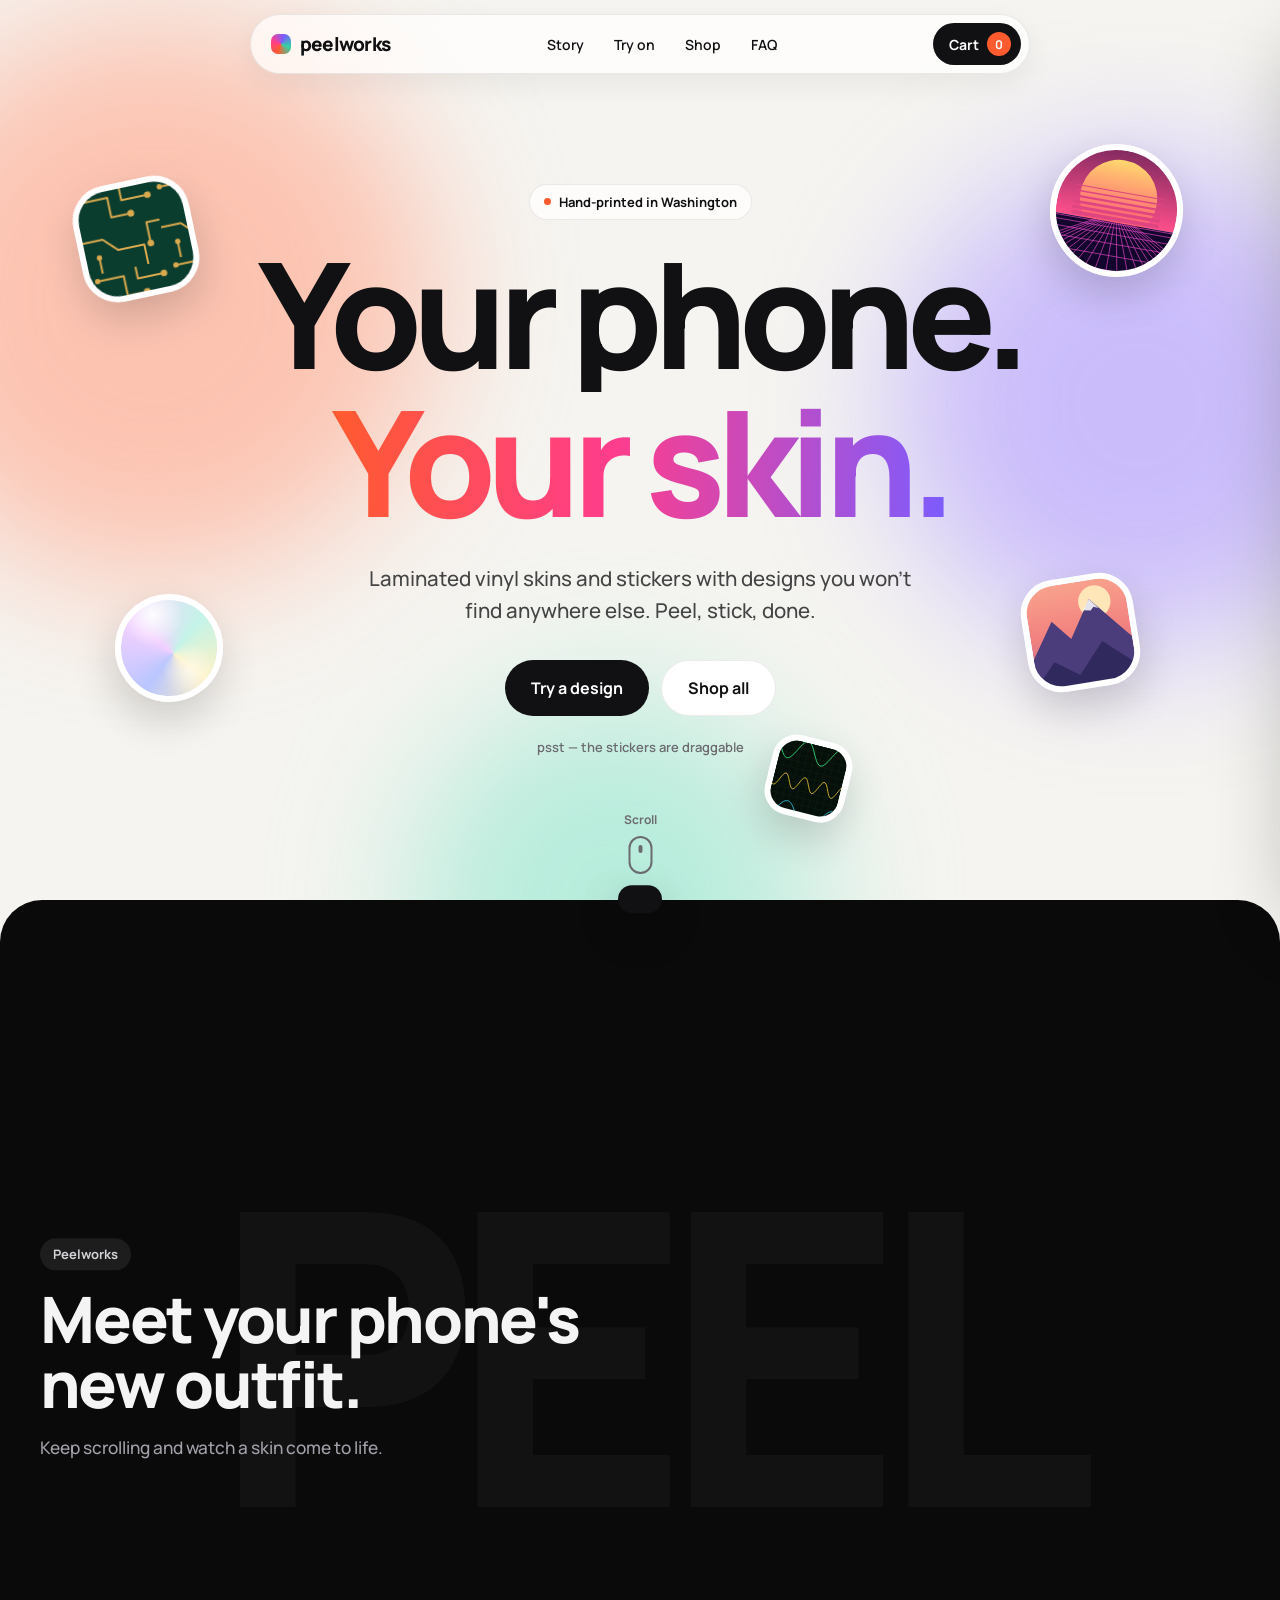
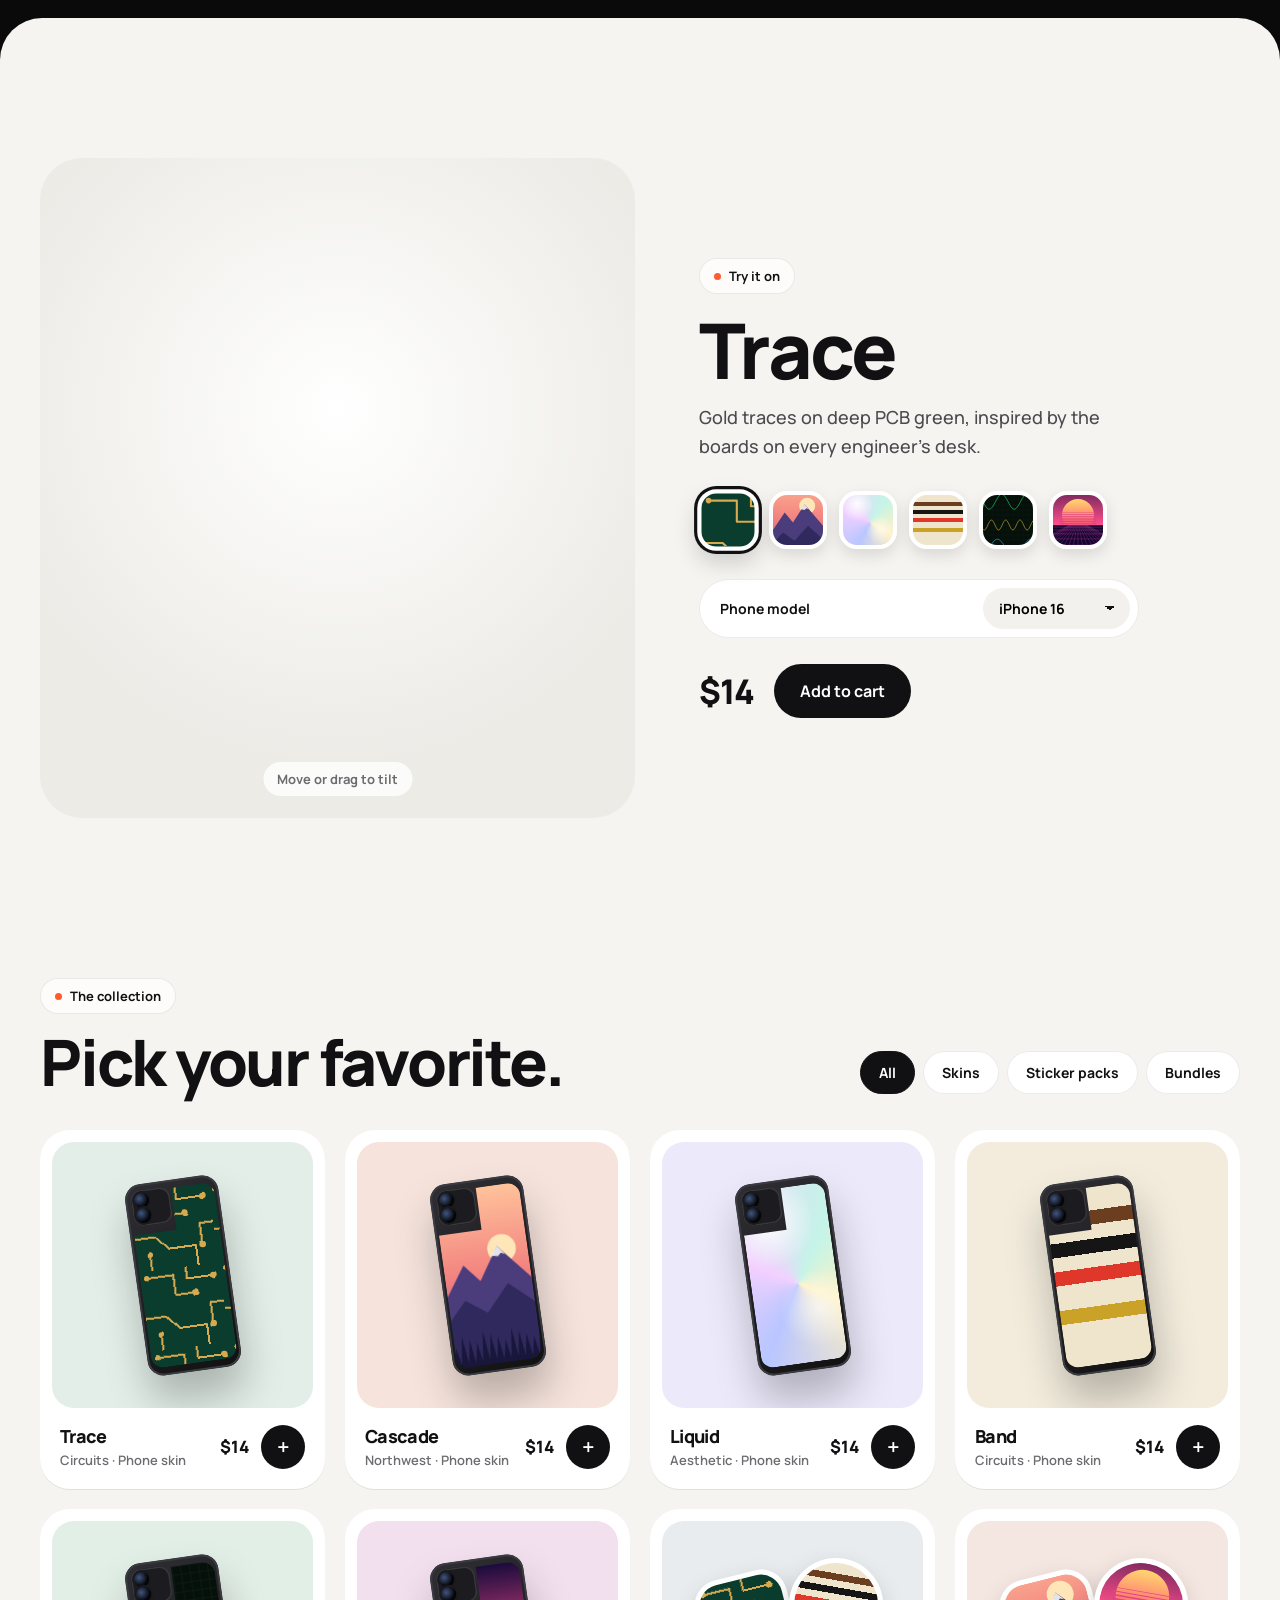
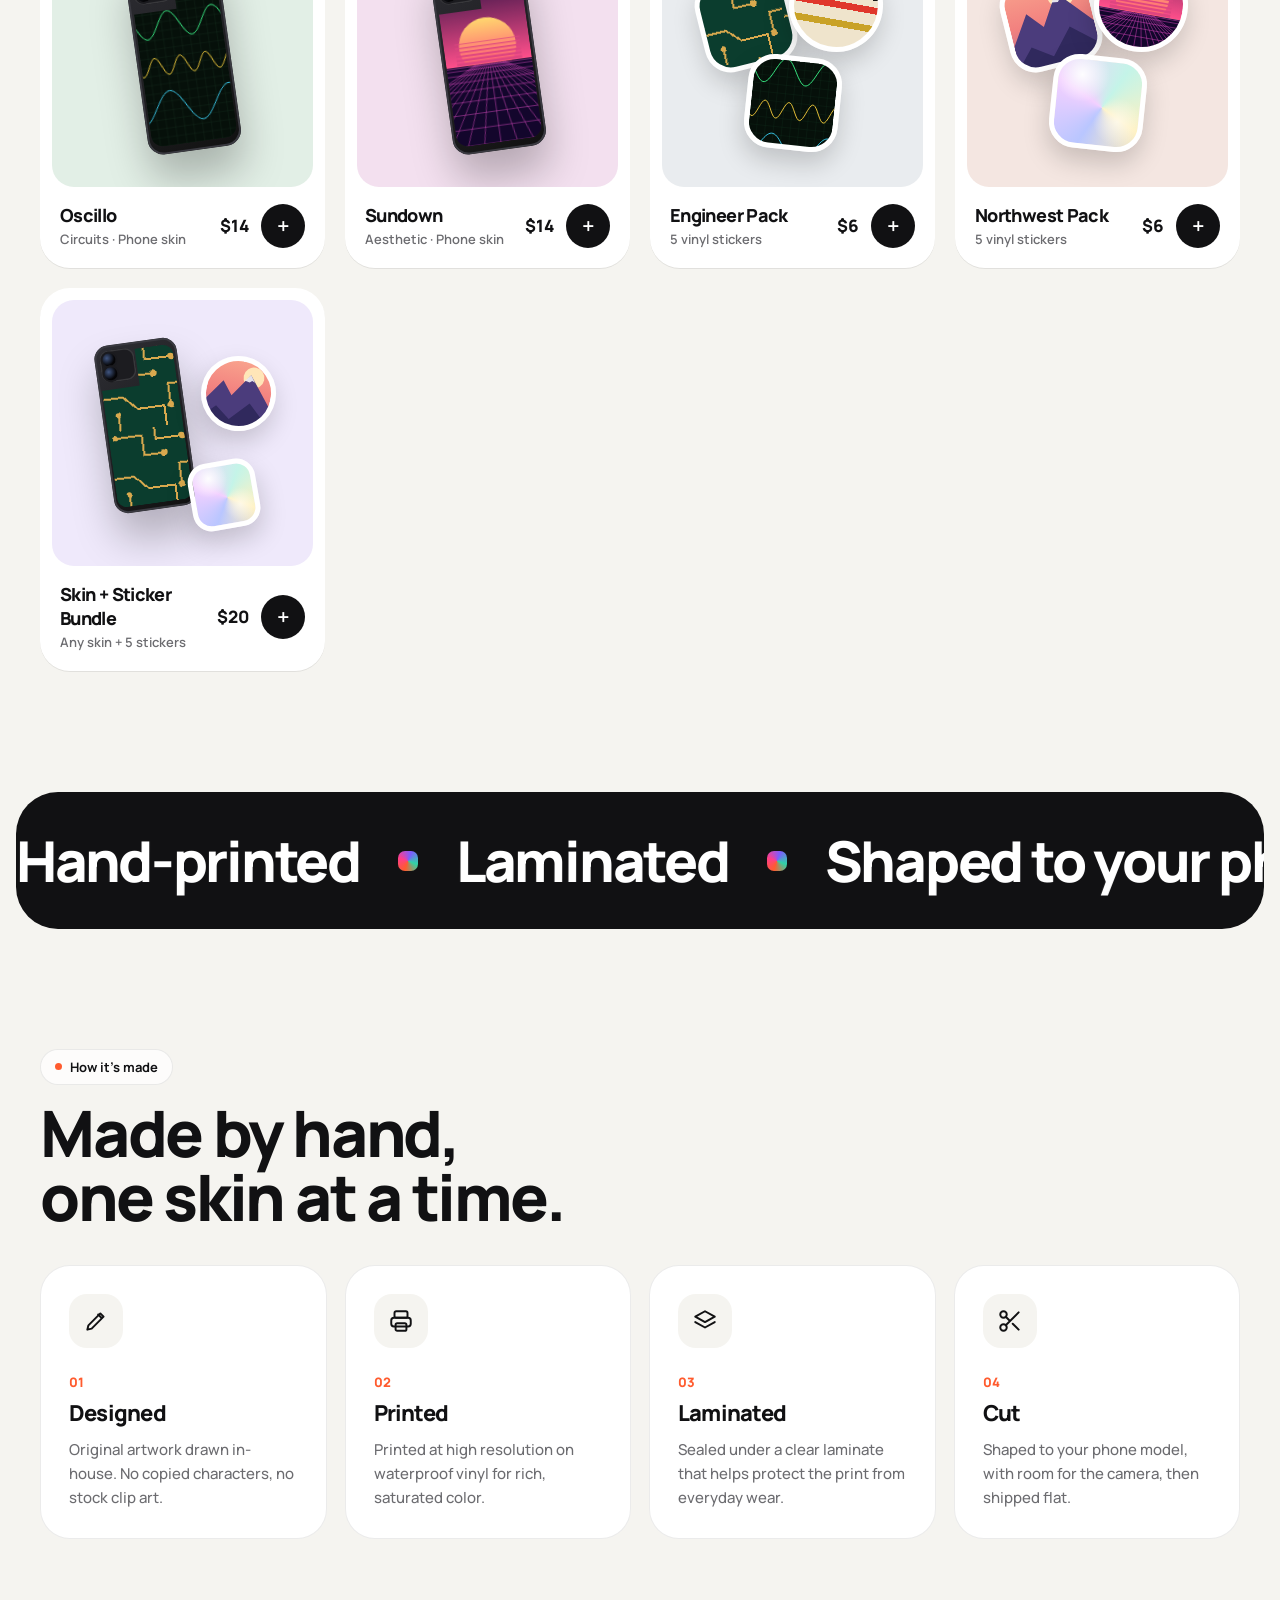
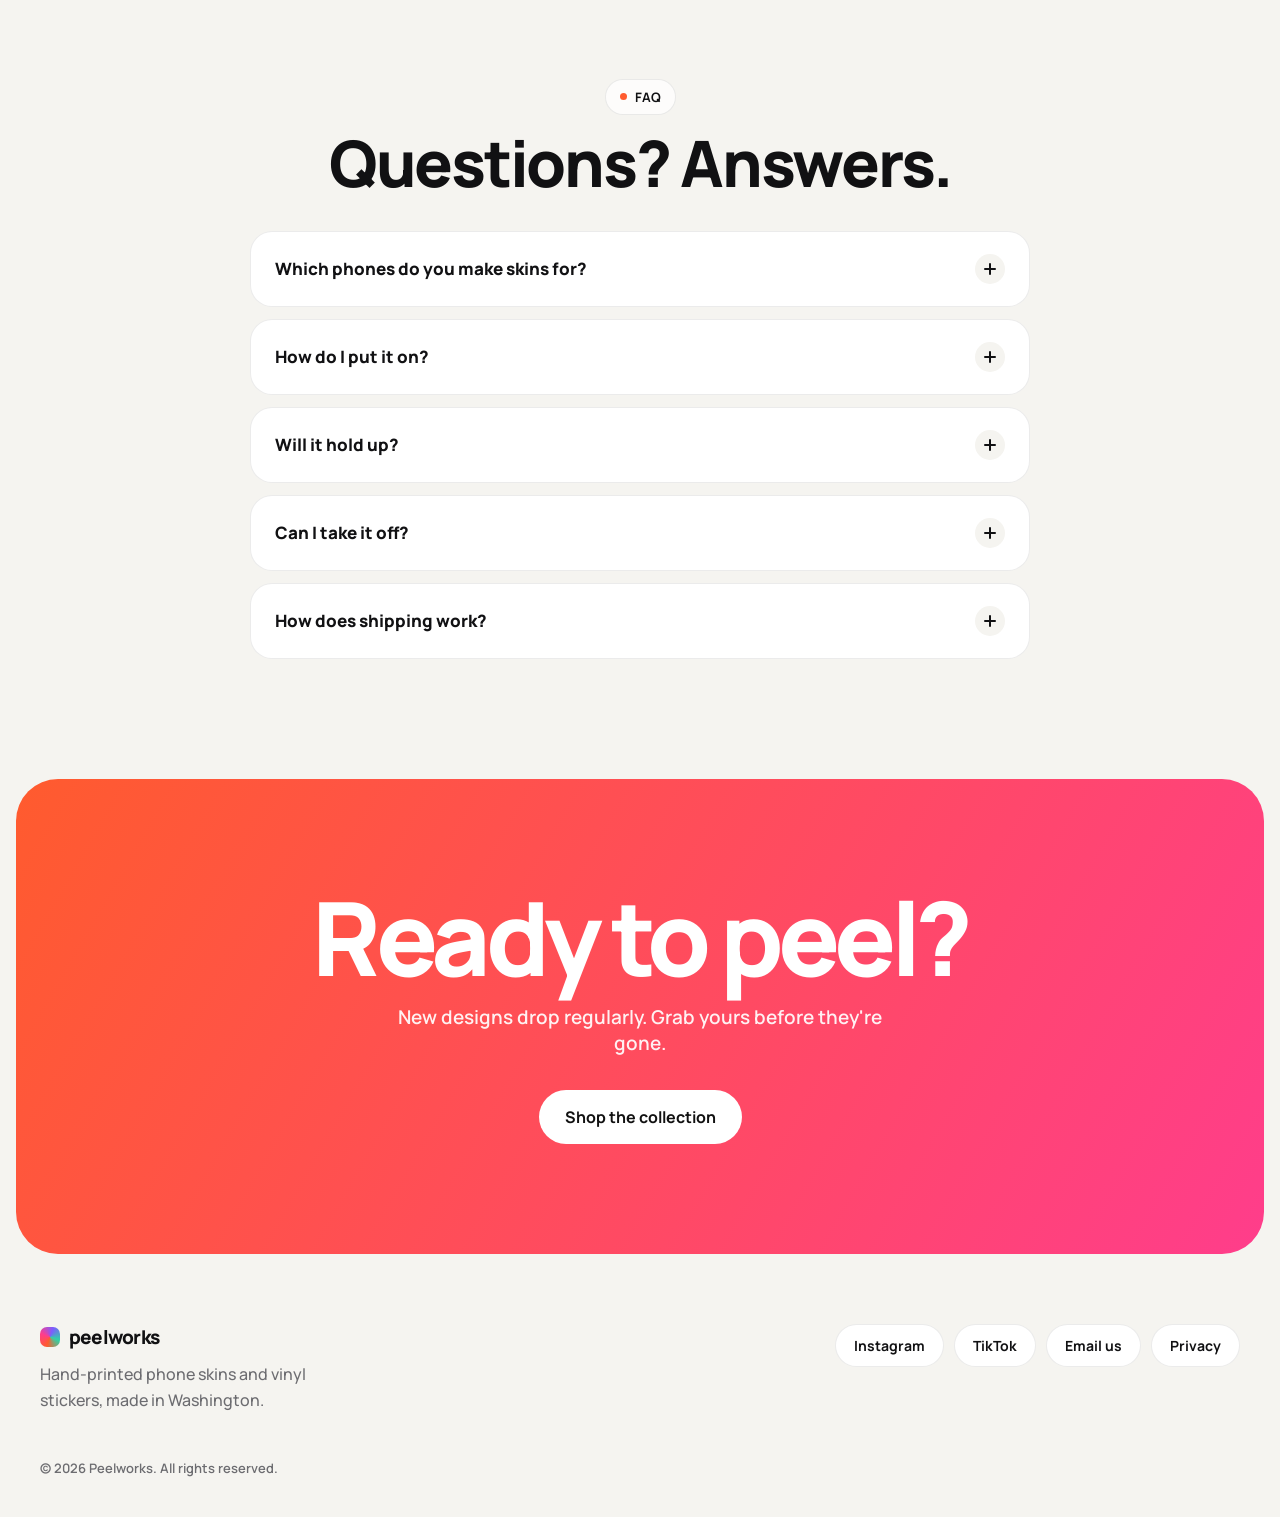
==== index.html @ 637a1a19 "Add files via upload" ====
<!doctype html>
<html lang="en">
<head>
<meta charset="utf-8">
<meta name="viewport" content="width=device-width, initial-scale=1">
<title>Peelworks — Phone Skins & Stickers</title>
<meta name="description" content="Hand-printed, laminated phone skins and vinyl stickers, made in Washington.">
<link rel="preconnect" href="https://fonts.googleapis.com">
<link rel="preconnect" href="https://fonts.gstatic.com" crossorigin>
<link href="https://fonts.googleapis.com/css2?family=Manrope:wght@400;500;600;700;800&display=swap" rel="stylesheet">
<style>
:root{
  --bg:#f5f4f0; --ink:#111113; --muted:#6c6c70; --card:#fff; --line:rgba(0,0,0,.08);
  --dark:#0a0a0b; --dark-ink:#f4f4f5; --accent:#ff5b2e;
  --r-sm:14px; --r:22px; --r-lg:30px; --r-xl:42px;
  --ease:cubic-bezier(.2,.8,.2,1);
}
*{box-sizing:border-box;margin:0;padding:0}
html{scroll-behavior:smooth}
body{font-family:'Manrope',system-ui,-apple-system,sans-serif;background:var(--bg);color:var(--ink);-webkit-font-smoothing:antialiased;overflow-x:hidden}
button{font:inherit;color:inherit;border:0;background:none;cursor:pointer}
select{font:inherit}
a{color:inherit;text-decoration:none}
.wrap{width:min(1200px,100% - 32px);margin-inline:auto}
h1,h2,h3{letter-spacing:-.035em}

/* ---------- Nav ---------- */
.nav{position:fixed;top:14px;left:50%;transform:translateX(-50%);z-index:60;display:flex;align-items:center;justify-content:space-between;gap:8px;width:min(780px,100% - 24px);padding:8px 8px 8px 20px;border-radius:999px;background:rgba(255,255,255,.72);backdrop-filter:blur(18px) saturate(1.5);-webkit-backdrop-filter:blur(18px) saturate(1.5);border:1px solid var(--line);box-shadow:0 10px 30px rgba(0,0,0,.06);transition:background .4s,color .4s,border-color .4s}
.nav.on-dark{background:rgba(24,24,27,.6);color:#fff;border-color:rgba(255,255,255,.1)}
.logo{display:flex;align-items:center;gap:9px;font-weight:800;font-size:19px;letter-spacing:-.04em}
.logo-mark{width:20px;height:20px;border-radius:7px;background:conic-gradient(from 200deg,#ff5b2e,#ff3d8b,#7c5cff,#2fd3a6,#ff5b2e)}
.nav-links{display:flex;gap:2px}
.nav-links a{padding:10px 14px;border-radius:999px;font-weight:600;font-size:14px;transition:background .2s}
.nav-links a:hover{background:rgba(128,128,128,.15)}
.cart-btn{display:flex;align-items:center;gap:8px;padding:9px 10px 9px 16px;border-radius:999px;background:var(--ink);color:#fff;font-weight:700;font-size:14px;transition:background .3s,color .3s,transform .3s var(--ease)}
.nav.on-dark .cart-btn{background:#fff;color:#111}
.cart-btn.bump{animation:bump .5s var(--ease)}
@keyframes bump{40%{transform:scale(1.12)}}
.cart-count{min-width:24px;height:24px;padding:0 7px;border-radius:999px;background:var(--accent);color:#fff;display:grid;place-items:center;font-size:12px}
@media(max-width:720px){.nav-links{display:none}}

/* ---------- Buttons ---------- */
.btn{display:inline-flex;align-items:center;justify-content:center;gap:10px;padding:16px 26px;border-radius:999px;font-weight:700;font-size:16px;transition:transform .35s var(--ease),box-shadow .3s,background .3s}
.btn-dark{background:var(--ink);color:#fff}
.btn-dark:hover{box-shadow:0 14px 34px rgba(0,0,0,.25)}
.btn-light{background:#fff;border:1px solid var(--line)}
.btn-light:hover{box-shadow:0 14px 34px rgba(0,0,0,.08)}
.btn.full{width:100%}
.eyebrow{display:inline-flex;align-items:center;gap:8px;padding:8px 14px;border-radius:999px;background:rgba(255,255,255,.75);border:1px solid var(--line);font-weight:700;font-size:13px}
.eyebrow::before{content:'';width:7px;height:7px;border-radius:50%;background:var(--accent)}

/* ---------- Hero ---------- */
.hero{position:relative;min-height:100vh;min-height:100svh;display:grid;place-items:center;text-align:center;overflow:hidden;padding:130px 0 90px}
.blobs{position:absolute;inset:0;transform:translate(calc(var(--mx,0) * 40px),calc(var(--my,0) * 40px));transition:transform .8s var(--ease)}
.blob{position:absolute;border-radius:50%;filter:blur(70px);opacity:.75;animation:drift 14s ease-in-out infinite alternate}
.b1{width:44vw;height:44vw;background:#ffb39c;left:-10vw;top:2vh}
.b2{width:38vw;height:38vw;background:#bcaaff;right:-8vw;top:18vh;animation-duration:17s}
.b3{width:32vw;height:32vw;background:#a3ead5;left:32vw;bottom:-16vw;animation-duration:21s}
@keyframes drift{to{transform:translate(5vw,-4vh) scale(1.15)}}
.hero-inner{position:relative;z-index:1;pointer-events:none}
.hero-inner a,.hero-inner button{pointer-events:auto}
.hero-title{font-size:clamp(54px,11.5vw,156px);line-height:.94;letter-spacing:-.06em;font-weight:800;margin:24px 0 22px}
.line{display:block;overflow:hidden;padding-bottom:.07em}
.line>span{display:inline-block;transform:translateY(112%);transition:transform 1.2s var(--ease)}
.loaded .line>span{transform:none}
.loaded .line:nth-child(2)>span{transition-delay:.12s}
.grad-text{background:linear-gradient(92deg,#ff5b2e,#ff3d8b 45%,#7c5cff);-webkit-background-clip:text;background-clip:text;color:transparent}
.hero-sub{font-size:clamp(17px,1.6vw,21px);line-height:1.55;color:#444;max-width:560px;margin:0 auto;font-weight:500}
.hero-ctas{display:flex;gap:12px;justify-content:center;margin-top:34px;flex-wrap:wrap}
.hero-hint{margin-top:22px;font-size:13px;color:var(--muted);font-weight:600}
.fade-up{opacity:0;transform:translateY(20px);transition:opacity 1s var(--ease) .35s,transform 1s var(--ease) .35s}
.loaded .fade-up{opacity:1;transform:none}
.floater{position:absolute;z-index:2;cursor:grab;touch-action:none;user-select:none}
.floater.grab{cursor:grabbing}
.floater-in{width:100%;height:100%;border-radius:30%;border:6px solid #fff;box-shadow:0 18px 40px rgba(0,0,0,.16);transform:rotate(var(--r));animation:bob 6s ease-in-out infinite;transition:box-shadow .3s,scale .3s var(--ease)}
.floater-in.round{border-radius:50%}
.grab .floater-in{animation-play-state:paused;scale:1.1;box-shadow:0 34px 60px rgba(0,0,0,.26)}
@keyframes bob{50%{transform:rotate(calc(var(--r) + 5deg)) translateY(-12px)}}
.scroll-cue{position:absolute;bottom:26px;left:50%;transform:translateX(-50%);display:flex;flex-direction:column;align-items:center;gap:8px;font-size:12px;font-weight:700;color:var(--muted);z-index:1}
.mouse{width:24px;height:38px;border-radius:14px;border:2px solid currentColor;display:flex;justify-content:center;padding-top:7px}
.wheel{width:4px;height:8px;border-radius:4px;background:currentColor;animation:wheel 1.8s var(--ease) infinite}
@keyframes wheel{0%{transform:translateY(0);opacity:1}80%{transform:translateY(12px);opacity:0}100%{opacity:0}}

/* ---------- Phone (shared) ---------- */
.phone{position:relative;width:var(--phone-w);height:calc(var(--phone-w) * 2.05);border-radius:calc(var(--phone-w) * .16);transform-style:preserve-3d;will-change:transform}
.face{position:absolute;inset:0;border-radius:inherit;backface-visibility:hidden;-webkit-backface-visibility:hidden}
.front{background:#09090b;box-shadow:0 50px 90px rgba(0,0,0,.5),inset 0 0 0 2px #2c2c31}
.screen{position:absolute;inset:calc(var(--phone-w) * .035);border-radius:calc(var(--phone-w) * .13);overflow:hidden;color:#fff;text-align:center;background:radial-gradient(120% 70% at 20% 10%,#ff8a5c 0,transparent 55%),radial-gradient(120% 80% at 90% 90%,#7c5cff 0,transparent 60%),linear-gradient(160deg,#ff3d8b,#2a1b6b)}
.island{width:32%;height:3.4%;background:#000;border-radius:999px;margin:5% auto 0}
.s-date{font-weight:600;opacity:.9;font-size:calc(var(--phone-w) * .052);margin-top:11%}
.s-time{font-size:calc(var(--phone-w) * .25);font-weight:700;letter-spacing:-.05em;line-height:1}
.glass{background:linear-gradient(150deg,#2e2e34,#121215 60%,#1c1c21);box-shadow:0 50px 90px rgba(0,0,0,.5),inset 0 0 0 2px #3a3a41;transform-style:preserve-3d}
.back{transform:rotateY(180deg)}
.layer{position:absolute;inset:2.2%;border-radius:calc(var(--phone-w) * .14);overflow:hidden;backface-visibility:hidden;-webkit-backface-visibility:hidden;pointer-events:none}
.notch{clip-path:polygon(50% 0,100% 0,100% 100%,0 100%,0 24%,50% 24%)}
.fill{position:absolute;inset:0;border-radius:inherit;background-size:cover}
.vinyl .fill{background:#f1f1ef}
.lam .fill{background:linear-gradient(125deg,rgba(255,255,255,.42),rgba(255,255,255,0) 38%,rgba(255,255,255,.14) 68%,rgba(255,255,255,0));box-shadow:inset 0 0 0 1.5px rgba(255,255,255,calc(var(--ex,0) * .5))}
.story .fill{clip-path:inset(0% 0% calc(var(--hide,1) * 100%) 0%)}
.cam{position:absolute;left:5%;top:2.6%;width:42%;height:20%;border-radius:calc(var(--phone-w) * .1);background:linear-gradient(145deg,rgba(64,64,70,.97),rgba(18,18,22,.97));box-shadow:inset 0 0 0 1.5px rgba(255,255,255,.13),0 8px 16px rgba(0,0,0,.4);transform:translateZ(6px);backface-visibility:hidden;-webkit-backface-visibility:hidden}
.cam i{position:absolute;width:40%;aspect-ratio:1;border-radius:50%;background:radial-gradient(circle at 35% 35%,#506490 0,#0b0d14 45%,#000 72%);box-shadow:0 0 0 3px #1c1c20,0 0 0 4px rgba(255,255,255,.08)}
.cam i:nth-child(1){left:7%;top:7%}.cam i:nth-child(2){left:7%;bottom:7%}.cam i:nth-child(3){right:7%;top:30%}
.cam b{position:absolute;right:14%;top:8%;width:12%;aspect-ratio:1;border-radius:50%;background:#ece6cc}
.peel-edge{position:absolute;left:2.2%;right:2.2%;height:16px;top:calc(2.2% + var(--a,0) * 95.6%);margin-top:-8px;border-radius:999px;background:linear-gradient(#fff,#cfcfcf 55%,rgba(0,0,0,.35));box-shadow:0 10px 20px rgba(0,0,0,.45);opacity:0;transform:translateZ(14px);backface-visibility:hidden;-webkit-backface-visibility:hidden;pointer-events:none}

/* ---------- Scroll story ---------- */
.story{position:relative;height:440vh;background:var(--dark);color:var(--dark-ink);border-radius:var(--r-xl) var(--r-xl) 0 0}
.story-sticky{position:sticky;top:0;height:100vh;height:100svh;overflow:hidden}
.bigword{position:absolute;left:50%;top:50%;font-size:32vw;font-weight:800;letter-spacing:-.07em;color:rgba(255,255,255,.035);white-space:nowrap;transform:translate(-50%,-50%);pointer-events:none}
.story-inner{position:relative;height:100%;display:grid;grid-template-columns:1fr 1fr;align-items:center}
.captions{position:relative;height:60%}
.cap{position:absolute;left:0;right:0;top:50%;opacity:0;transform:translateY(calc(-50% + var(--cy,0px)))}
.cap .tag{display:inline-block;margin-bottom:16px;padding:7px 13px;border-radius:999px;background:rgba(255,255,255,.08);font-size:13px;font-weight:700;color:#d4d4d8}
.cap h2{font-size:clamp(34px,5vw,66px);line-height:1.02;font-weight:800}
.cap p{margin-top:18px;color:#a1a1aa;font-size:clamp(16px,1.35vw,19px);line-height:1.55;max-width:430px;font-weight:500}
.stage{position:relative;height:100%;display:grid;place-items:center;perspective:1700px;--phone-w:min(280px,37vh,44vw)}
.labels{position:absolute;right:0;top:50%;transform:translateY(-50%);display:grid;gap:52px;opacity:0;pointer-events:none}
.labels span{display:flex;align-items:center;gap:10px;padding:9px 14px;border-radius:999px;background:rgba(255,255,255,.08);backdrop-filter:blur(8px);font-size:13px;font-weight:700;white-space:nowrap}
.labels span::before{content:'';width:8px;height:8px;border-radius:50%;background:var(--c)}
.story-progress{position:absolute;left:50%;bottom:28px;transform:translateX(-50%);width:160px;height:4px;border-radius:99px;background:rgba(255,255,255,.12);overflow:hidden}
.story-progress div{height:100%;width:0;border-radius:inherit;background:linear-gradient(90deg,#ff5b2e,#ff3d8b,#7c5cff)}
@media(max-width:1000px){.labels{display:none}}
@media(max-width:800px){
  .story-inner{grid-template-columns:1fr;grid-template-rows:60% 40%}
  .stage{order:-1;--phone-w:min(25vh,48vw)}
  .captions{height:100%;text-align:center}
  .cap{top:6%;transform:translateY(var(--cy,0px))}
  .cap p{margin-inline:auto}
  .cap h2{font-size:clamp(28px,7.5vw,42px)}
}

/* ---------- Try on ---------- */
section{position:relative}
.try{padding:140px 0 120px;background:var(--bg);border-radius:var(--r-xl) var(--r-xl) 0 0;margin-top:calc(var(--r-xl) * -1)}
.try-grid{display:grid;grid-template-columns:1.1fr 1fr;gap:64px;align-items:center}
.try-stage{position:relative;height:min(660px,82vh);border-radius:var(--r-xl);background:radial-gradient(circle at 50% 38%,#fff 0,#ecebe6 70%);display:grid;place-items:center;perspective:1300px;overflow:hidden;touch-action:pan-y;--phone-w:min(240px,33vh,56vw)}
.bobber{transform-style:preserve-3d}
.try-glare{position:absolute;inset:0;border-radius:inherit;pointer-events:none;mix-blend-mode:screen;backface-visibility:hidden}
.try-hint{position:absolute;bottom:22px;left:50%;transform:translateX(-50%);padding:8px 14px;border-radius:999px;background:rgba(255,255,255,.8);font-size:13px;font-weight:700;color:var(--muted);white-space:nowrap}
.try-panel h2{font-size:clamp(44px,6vw,78px);line-height:1;font-weight:800;margin:18px 0 14px}
.try-panel .desc{font-size:18px;line-height:1.6;color:#4a4a4f;max-width:440px;font-weight:500;min-height:3.2em}
.swatches{display:flex;flex-wrap:wrap;gap:12px;margin:30px 0}
.swatch{width:58px;height:58px;border-radius:18px;border:4px solid #fff;box-shadow:0 6px 16px rgba(0,0,0,.12);transition:transform .35s var(--ease),box-shadow .3s;background-size:cover}
.swatch:hover{transform:translateY(-4px) rotate(-4deg)}
.swatch.active{box-shadow:0 0 0 3px var(--ink),0 10px 22px rgba(0,0,0,.18);transform:scale(1.06)}
.field{display:flex;align-items:center;justify-content:space-between;gap:12px;padding:8px 8px 8px 20px;border-radius:999px;background:#fff;border:1px solid var(--line);max-width:440px;font-weight:700;font-size:14px}
.field select{appearance:none;-webkit-appearance:none;border:0;background:#f2f1ed;padding:11px 38px 11px 16px;border-radius:999px;font-weight:700;cursor:pointer;background-image:linear-gradient(45deg,transparent 50%,#111 50%),linear-gradient(135deg,#111 50%,transparent 50%);background-position:calc(100% - 20px) 50%,calc(100% - 15px) 50%;background-size:5px 5px;background-repeat:no-repeat}
.try-buy{display:flex;align-items:center;gap:20px;margin-top:26px}
.price{font-size:34px;font-weight:800;letter-spacing:-.03em}
@media(max-width:900px){.try-grid{grid-template-columns:1fr;gap:36px}.try-stage{height:min(560px,70vh)}}

/* ---------- Shop ---------- */
.shop{padding:40px 0 120px}
.section-head{display:flex;justify-content:space-between;align-items:flex-end;gap:24px;flex-wrap:wrap;margin-bottom:36px}
.section-head h2{font-size:clamp(38px,5vw,64px);line-height:1;font-weight:800;margin-top:16px}
.chips{display:flex;gap:8px;flex-wrap:wrap}
.chip{padding:11px 18px;border-radius:999px;background:#fff;border:1px solid var(--line);font-weight:700;font-size:14px;transition:background .25s,color .25s,transform .3s var(--ease)}
.chip:hover{transform:translateY(-2px)}
.chip.active{background:var(--ink);color:#fff;border-color:var(--ink)}
.grid{display:grid;grid-template-columns:repeat(auto-fill,minmax(250px,1fr));gap:20px}
.card{position:relative;background:var(--card);border-radius:var(--r-lg);padding:12px;transition:transform .25s ease-out,box-shadow .3s;box-shadow:0 1px 0 var(--line);animation:cardIn .6s var(--ease) both}
.card:hover{box-shadow:0 24px 50px rgba(0,0,0,.1)}
@keyframes cardIn{from{opacity:0;transform:translateY(24px) scale(.97)}}
.card-art{position:relative;aspect-ratio:1/1.02;border-radius:var(--r);display:grid;place-items:center;overflow:hidden;background:var(--tint,#efeee9)}
.card-glare{position:absolute;inset:0;pointer-events:none;background:radial-gradient(circle at var(--gx,50%) var(--gy,50%),rgba(255,255,255,.55),transparent 45%);opacity:0;transition:opacity .3s}
.card:hover .card-glare{opacity:1}
.card-body{display:flex;justify-content:space-between;align-items:center;gap:10px;padding:16px 8px 8px}
.card-body h3{font-size:18px;font-weight:800}
.card-body p{font-size:13px;color:var(--muted);font-weight:600;margin-top:3px}
.card-actions{display:flex;align-items:center;gap:8px}
.card-price{font-weight:800;font-size:17px;margin-right:4px}
.add{width:44px;height:44px;border-radius:50%;background:var(--ink);color:#fff;display:grid;place-items:center;font-size:22px;font-weight:600;transition:transform .4s var(--ease)}
.add:hover{transform:rotate(90deg) scale(1.08)}
.quick{position:absolute;top:22px;right:22px;padding:8px 13px;border-radius:999px;background:rgba(255,255,255,.88);font-size:12px;font-weight:800;opacity:0;transform:translateY(-6px);transition:opacity .3s,transform .3s var(--ease)}
.card:hover .quick,.quick:focus{opacity:1;transform:none}
@media(hover:none){.quick{opacity:1;transform:none}}
.mini-phone{position:relative;width:36%;aspect-ratio:1/2.05;border-radius:17%/8.3%;background:linear-gradient(150deg,#2e2e34,#111);box-shadow:0 26px 40px rgba(0,0,0,.25),inset 0 0 0 2px #3a3a41;transform:rotate(-8deg);transition:transform .7s var(--ease)}
.card:hover .mini-phone{transform:rotate(0) scale(1.06)}
.mini-skin{position:absolute;inset:4%;border-radius:14%/6.9%;background-size:cover}
.mini-cam{position:absolute;left:6%;top:3%;width:42%;height:19%;border-radius:28%;background:rgba(28,28,32,.96);box-shadow:inset 0 0 0 1.5px rgba(255,255,255,.12)}
.mini-cam::before,.mini-cam::after{content:'';position:absolute;left:9%;width:38%;aspect-ratio:1;border-radius:50%;background:radial-gradient(circle at 35% 35%,#405580,#050507 62%);box-shadow:0 0 0 2px #1a1a1e}
.mini-cam::before{top:8%}.mini-cam::after{bottom:8%}
.pack,.bundle{position:relative;width:72%;height:72%}
.stk{position:absolute;width:50%;aspect-ratio:1;border-radius:28%;border:5px solid #fff;box-shadow:0 12px 26px rgba(0,0,0,.18);background-size:cover;transition:transform .6s var(--ease)}
.pack .s0{left:0;top:8%;transform:rotate(-14deg)}
.pack .s1{right:2%;top:0;border-radius:50%;transform:rotate(10deg)}
.pack .s2{left:25%;bottom:0;transform:rotate(6deg)}
.card:hover .pack .s0{transform:rotate(-22deg) translate(-8px,-4px)}
.card:hover .pack .s1{transform:rotate(18deg) translate(8px,-6px)}
.card:hover .pack .s2{transform:rotate(-2deg) translateY(6px)}
.bundle .mini-phone{position:absolute;left:8%;top:2%;width:44%}
.bundle .s1{right:0;top:10%;width:40%;border-radius:50%;transform:rotate(12deg)}
.bundle .s2{right:10%;bottom:0;width:36%;transform:rotate(-10deg)}
.card:hover .bundle .s1{transform:rotate(22deg) translateX(6px)}

/* ---------- Marquee ---------- */
.marquee{margin:0 16px;padding:30px 0;overflow:hidden;background:var(--ink);color:#fff;border-radius:var(--r-xl)}
.marquee-skew{will-change:transform}
.marquee-track{display:flex;width:max-content;animation:mq 30s linear infinite}
.marquee-track span{display:flex;align-items:center;gap:38px;padding-right:38px;font-size:clamp(28px,4.4vw,60px);font-weight:800;letter-spacing:-.04em;white-space:nowrap}
.marquee-track i{width:20px;height:20px;border-radius:7px;background:conic-gradient(from 200deg,#ff5b2e,#ff3d8b,#7c5cff,#2fd3a6,#ff5b2e);flex:none}
@keyframes mq{to{transform:translateX(-50%)}}

/* ---------- Steps ---------- */
.steps{padding:120px 0}
.steps-grid{display:grid;grid-template-columns:repeat(4,1fr);gap:18px}
.step{padding:28px;border-radius:var(--r-lg);background:#fff;border:1px solid var(--line);transition:transform .4s var(--ease),box-shadow .3s}
.step:hover{transform:translateY(-6px);box-shadow:0 20px 44px rgba(0,0,0,.08)}
.step-icon{width:54px;height:54px;border-radius:18px;display:grid;place-items:center;background:var(--bg);margin-bottom:22px}
.step-icon svg{width:26px;height:26px;fill:none;stroke:var(--ink);stroke-width:1.8;stroke-linecap:round;stroke-linejoin:round}
.step small{font-weight:800;color:var(--accent);font-size:13px}
.step h3{font-size:22px;font-weight:800;margin:6px 0 10px}
.step p{color:var(--muted);line-height:1.6;font-weight:500;font-size:15px}
@media(max-width:900px){.steps-grid{grid-template-columns:1fr 1fr}}
@media(max-width:520px){.steps-grid{grid-template-columns:1fr}}

/* ---------- FAQ ---------- */
.faq{padding:20px 0 120px}
.faq-list{max-width:780px;margin:36px auto 0;display:grid;gap:12px}
.faq-item{background:#fff;border-radius:var(--r);border:1px solid var(--line);overflow:hidden}
.faq-q{width:100%;display:flex;justify-content:space-between;align-items:center;gap:16px;padding:22px 24px;font-weight:800;font-size:17px;text-align:left}
.plus{position:relative;width:30px;height:30px;border-radius:50%;background:var(--bg);flex:none;transition:transform .4s var(--ease),background .3s}
.plus::before,.plus::after{content:'';position:absolute;left:50%;top:50%;width:12px;height:2px;border-radius:2px;background:currentColor;transform:translate(-50%,-50%)}
.plus::after{transform:translate(-50%,-50%) rotate(90deg)}
.faq-item.open .plus{transform:rotate(45deg);background:var(--ink);color:#fff}
.faq-a{display:grid;grid-template-rows:0fr;transition:grid-template-rows .45s var(--ease)}
.faq-item.open .faq-a{grid-template-rows:1fr}
.faq-a>div{overflow:hidden}
.faq-a p{padding:0 24px 22px;color:#55555a;line-height:1.65;font-weight:500}
.center{text-align:center}

/* ---------- CTA + Footer ---------- */
.cta{margin:0 16px;padding:110px 24px;border-radius:var(--r-xl);text-align:center;color:#fff;overflow:hidden;background:linear-gradient(120deg,#ff5b2e,#ff3d8b,#7c5cff,#ff5b2e);background-size:300% 300%;animation:gradmove 12s ease infinite}
@keyframes gradmove{50%{background-position:100% 50%}}
.cta h2{font-size:clamp(46px,8vw,110px);line-height:.95;font-weight:800;letter-spacing:-.055em}
.cta p{margin:18px auto 34px;font-size:19px;font-weight:600;opacity:.92;max-width:520px}
.cta .btn{background:#fff;color:#111}
footer{padding:70px 0 40px}
.foot{display:flex;justify-content:space-between;gap:30px;flex-wrap:wrap;align-items:flex-start}
.foot p{color:var(--muted);font-weight:500;margin-top:12px;max-width:300px;line-height:1.6}
.foot-links{display:flex;gap:10px;flex-wrap:wrap}
.foot-links a{padding:11px 18px;border-radius:999px;background:#fff;border:1px solid var(--line);font-weight:700;font-size:14px;transition:transform .3s var(--ease)}
.foot-links a:hover{transform:translateY(-3px)}
.copy{margin-top:46px;color:var(--muted);font-size:13px;font-weight:600}

/* ---------- Cart drawer ---------- */
.overlay{position:fixed;inset:0;z-index:80;background:rgba(10,10,12,.35);backdrop-filter:blur(4px);-webkit-backdrop-filter:blur(4px);opacity:0;pointer-events:none;transition:opacity .35s}
.overlay.show{opacity:1;pointer-events:auto}
.drawer{position:fixed;top:12px;right:12px;bottom:12px;z-index:90;width:min(420px,100% - 24px);display:flex;flex-direction:column;background:#fff;border-radius:var(--r-lg);box-shadow:0 30px 80px rgba(0,0,0,.25);transform:translateX(calc(100% + 24px));transition:transform .55s var(--ease)}
.drawer.open{transform:none}
.drawer-head{display:flex;justify-content:space-between;align-items:center;padding:24px 24px 14px}
.drawer-head h3{font-size:26px;font-weight:800}
.icon-btn{width:42px;height:42px;border-radius:50%;background:var(--bg);font-size:22px;display:grid;place-items:center;transition:transform .4s var(--ease)}
.icon-btn:hover{transform:rotate(90deg)}
.drawer-items{flex:1;overflow:auto;padding:6px 16px;display:grid;align-content:start;gap:10px}
.ci{display:grid;grid-template-columns:58px 1fr auto;gap:14px;align-items:center;padding:12px;border-radius:var(--r);background:#f6f5f2;animation:cardIn .4s var(--ease) both}
.ci-thumb{width:58px;height:58px;border-radius:17px;background-size:cover;border:3px solid #fff}
.ci h4{font-size:15px;font-weight:800}
.ci small{display:block;color:var(--muted);font-size:12px;font-weight:600;margin-top:2px}
.qty{display:inline-flex;align-items:center;gap:2px;margin-top:8px;padding:3px;border-radius:999px;background:#fff}
.qty button{width:28px;height:28px;border-radius:50%;font-weight:800}
.qty button:hover{background:var(--bg)}
.qty span{min-width:22px;text-align:center;font-weight:800;font-size:14px}
.ci-right{display:grid;gap:8px;justify-items:end;font-weight:800}
.rm{font-size:12px;color:var(--muted);font-weight:700}
.rm:hover{color:var(--ink)}
.empty{text-align:center;padding:60px 20px;color:var(--muted);font-weight:600}
.empty b{display:block;font-size:44px;margin-bottom:10px}
.drawer-foot{padding:18px 24px 24px;border-top:1px solid var(--line)}
.sub-row{display:flex;justify-content:space-between;font-size:18px;font-weight:800}
.ship-note{color:var(--muted);font-size:13px;font-weight:600;margin:6px 0 16px}

/* ---------- Misc ---------- */
.toast{position:fixed;left:50%;bottom:26px;z-index:120;transform:translate(-50%,140%);padding:14px 22px;border-radius:999px;background:var(--ink);color:#fff;font-weight:700;font-size:14px;box-shadow:0 16px 40px rgba(0,0,0,.25);transition:transform .5s var(--ease);max-width:calc(100% - 32px);text-align:center}
.toast.show{transform:translate(-50%,0)}
.fly{position:fixed;left:0;top:0;width:44px;height:44px;border-radius:14px;border:3px solid #fff;z-index:110;pointer-events:none;background-size:cover;box-shadow:0 10px 24px rgba(0,0,0,.25)}
.reveal{opacity:0;transform:translateY(34px);transition:opacity .9s var(--ease),transform .9s var(--ease);transition-delay:var(--d,0s)}
.reveal.in{opacity:1;transform:none}
.cursor{position:fixed;left:0;top:0;z-index:200;width:34px;height:34px;margin:-17px 0 0 -17px;border-radius:50%;border:1.5px solid #fff;mix-blend-mode:difference;pointer-events:none;display:none;transition:width .3s var(--ease),height .3s var(--ease),margin .3s var(--ease),background .3s}
.has-cursor .cursor{display:block}
.cursor.big{width:66px;height:66px;margin:-33px 0 0 -33px;background:#fff}
@media(prefers-reduced-motion:reduce){
  .blob,.floater-in,.marquee-track,.cta,.wheel{animation:none}
  .line>span,.fade-up,.reveal{transition:none;transform:none;opacity:1}
  html{scroll-behavior:auto}
}
</style>
</head>
<body>

<nav class="nav" id="nav">
  <a href="#top" class="logo"><span class="logo-mark"></span>peelworks</a>
  <div class="nav-links">
    <a href="#story">Story</a><a href="#try">Try on</a><a href="#shop">Shop</a><a href="#faq">FAQ</a>
  </div>
  <button class="cart-btn" id="cartBtn" aria-label="Open cart">Cart <span class="cart-count" id="cartCount">0</span></button>
</nav>

<header class="hero" id="top">
  <div class="blobs"><div class="blob b1"></div><div class="blob b2"></div><div class="blob b3"></div></div>
  <div class="wrap hero-inner">
    <span class="eyebrow fade-up">Hand-printed in Washington</span>
    <h1 class="hero-title"><span class="line"><span>Your phone.</span></span><span class="line"><span class="grad-text">Your skin.</span></span></h1>
    <p class="hero-sub fade-up">Laminated vinyl skins and stickers with designs you won't find anywhere else. Peel, stick, done.</p>
    <div class="hero-ctas fade-up">
      <a href="#try" class="btn btn-dark magnetic">Try a design</a>
      <a href="#shop" class="btn btn-light magnetic">Shop all</a>
    </div>
    <p class="hero-hint fade-up">psst — the stickers are draggable</p>
  </div>
  <div class="scroll-cue"><span>Scroll</span><div class="mouse"><div class="wheel"></div></div></div>
</header>

<section class="story dark" id="story">
  <div class="story-sticky">
    <div class="bigword" id="bigword">PEEL</div>
    <div class="wrap story-inner">
      <div class="captions">
        <div class="cap" data-s="0" data-e=".2"><span class="tag">Peelworks</span><h2>Meet your phone's<br>new outfit.</h2><p>Keep scrolling and watch a skin come to life.</p></div>
        <div class="cap" data-s=".24" data-e=".47"><h2>Printed edge<br>to edge.</h2><p>Bold, saturated designs on waterproof vinyl, every color carried all the way to the corners.</p></div>
        <div class="cap" data-s=".5" data-e=".77"><h2>Three layers.<br>One clean finish.</h2><p>Sticky vinyl, your design, and a clear laminate on top that helps protect against scratches and water.</p></div>
        <div class="cap" data-s=".8" data-e="1.3"><h2>Cut around your camera.<br>Not through it.</h2><p>Every skin is shaped for your phone model, so it lines up the first time.</p></div>
      </div>
      <div class="stage">
        <div class="phone" id="storyPhone">
          <div class="face front">
            <div class="screen"><div class="island"></div><div class="s-date" id="sDate">Today</div><div class="s-time">9:41</div></div>
          </div>
          <div class="face glass back">
            <div class="layer notch vinyl" id="lVinyl"><div class="fill"></div></div>
            <div class="layer notch print" id="lPrint"><div class="fill" id="storyPrint"></div></div>
            <div class="layer notch lam" id="lLam"><div class="fill"></div></div>
            <div class="cam"><i></i><i></i><i></i><b></b></div>
            <div class="peel-edge" id="peelEdge"></div>
          </div>
        </div>
        <div class="labels" id="labels">
          <span style="--c:#e5e7eb">Clear laminate</span>
          <span style="--c:#ff3d8b">Your design</span>
          <span style="--c:#a1a1aa">Vinyl + adhesive</span>
        </div>
      </div>
    </div>
    <div class="story-progress"><div id="storyBar"></div></div>
  </div>
</section>

<section class="try" id="try">
  <div class="wrap try-grid">
    <div class="try-stage reveal" id="tryStage">
      <div class="bobber">
        <div class="phone" id="tryPhone">
          <div class="face glass">
            <div class="layer notch"><div class="fill" id="tryBase"></div></div>
            <div class="layer notch"><div class="fill" id="tryNext" style="clip-path:inset(0% 0% 100% 0%)"></div></div>
            <div class="cam"><i></i><i></i><i></i><b></b></div>
            <div class="try-glare" id="tryGlare"></div>
          </div>
        </div>
      </div>
      <span class="try-hint">Move or drag to tilt</span>
    </div>
    <div class="try-panel reveal" style="--d:.1s">
      <span class="eyebrow">Try it on</span>
      <h2 id="tryName">Trace</h2>
      <p class="desc" id="tryDesc"></p>
      <div class="swatches" id="swatches"></div>
      <label class="field">Phone model
        <select id="model">
          <option>iPhone 17 Pro</option><option>iPhone 17</option><option>iPhone 16 Pro</option><option selected>iPhone 16</option><option>iPhone 15</option><option>Pixel 10</option><option>Galaxy S25</option>
        </select>
      </label>
      <div class="try-buy"><span class="price" id="tryPrice">$14</span><button class="btn btn-dark magnetic" id="tryAdd">Add to cart</button></div>
    </div>
  </div>
</section>

<section class="shop" id="shop">
  <div class="wrap">
    <div class="section-head reveal">
      <div><span class="eyebrow">The collection</span><h2>Pick your favorite.</h2></div>
      <div class="chips" id="chips"></div>
    </div>
    <div class="grid" id="grid"></div>
  </div>
</section>

<div class="marquee" aria-hidden="true"><div class="marquee-skew" id="mqSkew"><div class="marquee-track" id="mqTrack"></div></div></div>

<section class="steps">
  <div class="wrap">
    <div class="section-head reveal"><div><span class="eyebrow">How it's made</span><h2>Made by hand,<br>one skin at a time.</h2></div></div>
    <div class="steps-grid">
      <div class="step reveal"><div class="step-icon"><svg viewBox="0 0 24 24"><path d="M4 20l4-1 11-11-3-3L5 16l-1 4z"/><path d="M14 6l3 3"/></svg></div><small>01</small><h3>Designed</h3><p>Original artwork drawn in-house. No copied characters, no stock clip art.</p></div>
      <div class="step reveal" style="--d:.08s"><div class="step-icon"><svg viewBox="0 0 24 24"><rect x="6" y="3" width="12" height="6" rx="1.5"/><rect x="3" y="9" width="18" height="8" rx="2.5"/><rect x="7" y="14" width="10" height="7" rx="1.5"/></svg></div><small>02</small><h3>Printed</h3><p>Printed at high resolution on waterproof vinyl for rich, saturated color.</p></div>
      <div class="step reveal" style="--d:.16s"><div class="step-icon"><svg viewBox="0 0 24 24"><path d="M12 3l9 5-9 5-9-5 9-5z"/><path d="M3 13l9 5 9-5"/></svg></div><small>03</small><h3>Laminated</h3><p>Sealed under a clear laminate that helps protect the print from everyday wear.</p></div>
      <div class="step reveal" style="--d:.24s"><div class="step-icon"><svg viewBox="0 0 24 24"><circle cx="6" cy="6" r="3"/><circle cx="6" cy="18" r="3"/><path d="M20 4L8.1 15.9M14.5 14.5L20 20M8.1 8.1L12 12"/></svg></div><small>04</small><h3>Cut</h3><p>Shaped to your phone model, with room for the camera, then shipped flat.</p></div>
    </div>
  </div>
</section>

<section class="faq" id="faq">
  <div class="wrap">
    <div class="center reveal"><span class="eyebrow">FAQ</span><div class="section-head" style="justify-content:center;margin:0"><h2>Questions? Answers.</h2></div></div>
    <div class="faq-list" id="faqList"></div>
  </div>
</section>

<div class="cta reveal">
  <h2>Ready to peel?</h2>
  <p>New designs drop regularly. Grab yours before they're gone.</p>
  <a href="#shop" class="btn magnetic">Shop the collection</a>
</div>

<footer>
  <div class="wrap">
    <div class="foot">
      <div><a href="#top" class="logo"><span class="logo-mark"></span>peelworks</a><p>Hand-printed phone skins and vinyl stickers, made in Washington.</p></div>
      <div class="foot-links"><a href="#">Instagram</a><a href="#">TikTok</a><a href="mailto:hello@yourdomain.com">Email us</a><a href="#">Privacy</a></div>
    </div>
    <p class="copy">© <span id="year"></span> Peelworks. All rights reserved.</p>
  </div>
</footer>

<div class="overlay" id="overlay"></div>
<aside class="drawer" id="drawer" aria-label="Cart">
  <div class="drawer-head"><h3>Your cart</h3><button class="icon-btn" id="closeCart" aria-label="Close cart">×</button></div>
  <div class="drawer-items" id="cartItems"></div>
  <div class="drawer-foot">
    <div class="sub-row"><span>Subtotal</span><span id="subtotal">$0</span></div>
    <p class="ship-note" id="shipNote"></p>
    <button class="btn btn-dark full" id="checkout">Checkout</button>
  </div>
</aside>
<div class="toast" id="toast"></div>
<div class="cursor" id="cursor"></div>

<script>
(() => {
/* =========================================================
   CONFIG — edit these
   ========================================================= */
const CONFIG = {
  // Your server endpoint that creates a Stripe Checkout session and returns {"url": "..."}.
  // Leave empty until your backend is ready.
  checkoutUrl: '',
  shippingNote: 'Free shipping on every US order',
  skinPrice: 14,
  packPrice: 6,
  bundlePrice: 20,
};

/* ---------- helpers ---------- */
const $ = (s, el = document) => el.querySelector(s);
const $$ = (s, el = document) => [...el.querySelectorAll(s)];
const clamp = (v, a, b) => Math.min(b, Math.max(a, v));
const range = (v, a, b) => clamp((v - a) / (b - a), 0, 1);
const ease = t => t < .5 ? 4 * t * t * t : 1 - Math.pow(-2 * t + 2, 3) / 2;
const money = n => '$' + (Number.isInteger(n) ? n : n.toFixed(2));
const reduced = matchMedia('(prefers-reduced-motion: reduce)').matches;
const fine = matchMedia('(pointer: fine)').matches;
const svgUrl = s => `url('data:image/svg+xml,${encodeURIComponent(s).replace(/'/g, '%27')}')`;

/* ---------- designs (all original, drawn in code) ---------- */
const circuit = `<svg xmlns='http://www.w3.org/2000/svg' width='120' height='120'><rect width='120' height='120' fill='#0b3d2e'/><g fill='none' stroke='#d9a94e' stroke-width='3' stroke-linecap='round' stroke-linejoin='round'><path d='M10 10h40v30h30'/><path d='M0 70h30l20 20h40v30'/><path d='M70 0v18h40'/><path d='M100 58h20M100 58v32'/><path d='M20 120v-22'/></g><g fill='#d9a94e'><circle cx='80' cy='40' r='5'/><circle cx='100' cy='90' r='5'/><circle cx='110' cy='18' r='5'/><circle cx='20' cy='96' r='4'/><circle cx='10' cy='10' r='4'/></g></svg>`;

let trees = '';
for (let i = 0; i < 13; i++) { const x = i * 24 - 6, h = 70 + ((i * 37) % 50); trees += `M${x} 600 L${x + 14} ${600 - h} L${x + 28} 600Z `; }
const cascade = `<svg xmlns='http://www.w3.org/2000/svg' width='300' height='600' viewBox='0 0 300 600' preserveAspectRatio='xMidYMid slice'><defs><linearGradient id='s' x1='0' y1='0' x2='0' y2='1'><stop offset='0' stop-color='#ffc29a'/><stop offset='.5' stop-color='#f2817f'/><stop offset='1' stop-color='#6d4f9c'/></linearGradient></defs><rect width='300' height='600' fill='url(#s)'/><circle cx='205' cy='215' r='48' fill='#ffe6b8'/><path d='M0 360L70 255L120 315L190 205L300 335V600H0Z' fill='#4b3c7c'/><path d='M168 236L190 205L214 236L200 230L190 240Z' fill='#fff' opacity='.85'/><path d='M0 440L60 375L130 425L210 335L300 415V600H0Z' fill='#30295d'/><path d='${trees}' fill='#18163a'/></svg>`;

let wgrid = '';
for (let x = 0; x <= 300; x += 30) wgrid += `<path d='M${x} 0V600'/>`;
for (let y = 0; y <= 600; y += 30) wgrid += `<path d='M0 ${y}H300'/>`;
const wave = (y, a, f, ph) => { let d = ''; for (let x = 0; x <= 300; x += 5) d += (x ? 'L' : 'M') + x + ' ' + (y + a * Math.sin(x / 300 * Math.PI * 2 * f + ph)).toFixed(1) + ' '; return d; };
const oscillo = `<svg xmlns='http://www.w3.org/2000/svg' width='300' height='600' viewBox='0 0 300 600' preserveAspectRatio='xMidYMid slice'><rect width='300' height='600' fill='#06100a'/><g stroke='#14301f' stroke-width='1'>${wgrid}</g><g fill='none' stroke-linecap='round'><path d='${wave(190, 45, 2, 0)}' stroke='#3dff8f' stroke-width='3'/><path d='${wave(330, 30, 3.5, 1)}' stroke='#ffd43d' stroke-width='3'/><path d='${wave(470, 55, 1.5, 2)}' stroke='#3dd9ff' stroke-width='3'/></g></svg>`;

let sStripes = '', sGrid = '';
for (let i = 0; i < 6; i++) sStripes += `<rect x='40' y='${252 + i * 13}' width='220' height='${2.5 + i * 1.4}' fill='#df4580'/>`;
for (let i = -10; i <= 10; i++) sGrid += `<path d='M${150 + i * 5} 330L${150 + i * 55} 600'/>`;
for (let k = 1; k <= 9; k++) { const y = 330 + 270 * (k / 9) ** 2; sGrid += `<path d='M0 ${y.toFixed(1)}H300'/>`; }
const sundown = `<svg xmlns='http://www.w3.org/2000/svg' width='300' height='600' viewBox='0 0 300 600' preserveAspectRatio='xMidYMid slice'><defs><linearGradient id='k' x1='0' y1='0' x2='0' y2='1'><stop offset='0' stop-color='#1b0b3d'/><stop offset='1' stop-color='#ff4f8b'/></linearGradient><linearGradient id='u' x1='0' y1='0' x2='0' y2='1'><stop offset='0' stop-color='#ffd76e'/><stop offset='1' stop-color='#ff3d77'/></linearGradient></defs><rect width='300' height='330' fill='url(#k)'/><circle cx='150' cy='270' r='96' fill='url(#u)'/>${sStripes}<rect y='330' width='300' height='270' fill='#13062c'/><g stroke='#ff52d9' stroke-width='1.6' opacity='.85'>${sGrid}</g></svg>`;

const DESIGNS = [
  { id: 'trace', name: 'Trace', tag: 'Circuits', tint: '#e3eee8', desc: 'Gold traces on deep PCB green, inspired by the boards on every engineer\u2019s desk.', bg: `${svgUrl(circuit)} 0 0/80px 80px, #0b3d2e` },
  { id: 'cascade', name: 'Cascade', tag: 'Northwest', tint: '#f6e3dc', desc: 'Peaks, pines and a peach-colored sky. A little piece of the PNW for your pocket.', bg: `${svgUrl(cascade)} center/cover no-repeat` },
  { id: 'liquid', name: 'Liquid', tag: 'Aesthetic', tint: '#ece9fb', desc: 'Soft iridescent chrome that shifts from lilac to mint. Clean, calm, a little futuristic.', bg: 'radial-gradient(circle at 28% 18%, rgba(255,255,255,.95), transparent 30%), radial-gradient(circle at 75% 70%, rgba(255,255,255,.6), transparent 28%), conic-gradient(from 210deg at 55% 55%, #b9c6ff, #f3d0ff, #c4f4e8, #fff1c0, #b9c6ff)' },
  { id: 'band', name: 'Band', tag: 'Circuits', tint: '#f3ecdd', desc: 'Resistor color bands, oversized. Nerdy if you know, just stylish if you don\u2019t.', bg: 'linear-gradient(180deg, #efe4cc 0 13%, #6b3e1f 13% 21%, #efe4cc 21% 29%, #151515 29% 37%, #efe4cc 37% 45%, #e0372b 45% 53%, #efe4cc 53% 67%, #c9a227 67% 75%, #efe4cc 75% 100%)' },
  { id: 'oscillo', name: 'Oscillo', tag: 'Circuits', tint: '#e2efe6', desc: 'Neon signals on a scope grid. Your phone, now showing three channels at once.', bg: `${svgUrl(oscillo)} center/cover no-repeat` },
  { id: 'sundown', name: 'Sundown', tag: 'Aesthetic', tint: '#f3e0ef', desc: 'A retro sunset over an endless neon grid. Loud in the best way.', bg: `${svgUrl(sundown)} center/cover no-repeat` },
];
const D = Object.fromEntries(DESIGNS.map(d => [d.id, d]));

const PRODUCTS = [
  ...DESIGNS.map(d => ({ id: 'skin-' + d.id, type: 'skin', cat: 'Skins', name: d.name, sub: d.tag + ' \u00b7 Phone skin', price: CONFIG.skinPrice, design: d.id, tint: d.tint })),
  { id: 'pack-eng', type: 'pack', cat: 'Sticker packs', name: 'Engineer Pack', sub: '5 vinyl stickers', price: CONFIG.packPrice, designs: ['trace', 'band', 'oscillo'], tint: '#e9ecef' },
  { id: 'pack-nw', type: 'pack', cat: 'Sticker packs', name: 'Northwest Pack', sub: '5 vinyl stickers', price: CONFIG.packPrice, designs: ['cascade', 'sundown', 'liquid'], tint: '#f4e6e1' },
  { id: 'bundle', type: 'bundle', cat: 'Bundles', name: 'Skin + Sticker Bundle', sub: 'Any skin + 5 stickers', price: CONFIG.bundlePrice, designs: ['trace', 'cascade', 'liquid'], tint: '#efe9fb' },
];
const P = Object.fromEntries(PRODUCTS.map(p => [p.id, p]));
const bgOf = p => D[p.design || p.designs[0]].bg;

/* ---------- small bits ---------- */
$('#year').textContent = new Date().getFullYear();
$('#sDate').textContent = new Date().toLocaleDateString('en-US', { weekday: 'long', month: 'long', day: 'numeric' });
$('#shipNote').textContent = CONFIG.shippingNote;
$('#storyPrint').style.background = D.sundown.bg;
const mqWords = ['Hand-printed', 'Laminated', 'Shaped to your phone', 'Shipped from Washington', 'Original designs'];
const mqHalf = mqWords.map(w => `<span>${w}<i></i></span>`).join('');
$('#mqTrack').innerHTML = mqHalf + mqHalf;

let toastT;
function toast(msg) { const t = $('#toast'); t.textContent = msg; t.classList.add('show'); clearTimeout(toastT); toastT = setTimeout(() => t.classList.remove('show'), 2400); }

/* ---------- hero: load, parallax, draggable stickers ---------- */
requestAnimationFrame(() => setTimeout(() => document.body.classList.add('loaded'), 60));
const hero = $('.hero');
hero.addEventListener('pointermove', e => {
  if (reduced) return;
  hero.style.setProperty('--mx', (e.clientX / innerWidth - .5).toFixed(3));
  hero.style.setProperty('--my', (e.clientY / innerHeight - .5).toFixed(3));
});
const FLOAT = [
  { x: 6, y: 20, s: 120, r: -12, d: 'trace' },
  { x: 82, y: 16, s: 135, r: 10, d: 'sundown', round: true },
  { x: 9, y: 66, s: 110, r: 8, d: 'liquid', round: true },
  { x: 80, y: 64, s: 115, r: -9, d: 'cascade' },
  { x: 60, y: 82, s: 82, r: 14, d: 'oscillo' },
];
let zTop = 3;
const k = clamp(innerWidth / 1300, .5, 1);
FLOAT.forEach(f => {
  const el = document.createElement('div');
  el.className = 'floater';
  el.style.cssText = `left:${f.x}%;top:${f.y}%;width:${f.s * k}px;height:${f.s * k}px`;
  el.innerHTML = `<div class="floater-in${f.round ? ' round' : ''}" style="--r:${f.r}deg;animation-delay:${(-Math.random() * 6).toFixed(2)}s"></div>`;
  el.firstChild.style.background = D[f.d].bg;
  hero.appendChild(el);
  let ox = 0, oy = 0, dragging = false;
  el.addEventListener('pointerdown', e => {
    dragging = true; el.setPointerCapture(e.pointerId); el.classList.add('grab');
    const r = el.getBoundingClientRect(), hr = hero.getBoundingClientRect();
    ox = e.clientX - r.left; oy = e.clientY - r.top;
    el.style.left = (r.left - hr.left) + 'px'; el.style.top = (r.top - hr.top) + 'px'; el.style.zIndex = ++zTop;
  });
  el.addEventListener('pointermove', e => {
    if (!dragging) return;
    const hr = hero.getBoundingClientRect();
    el.style.left = (e.clientX - hr.left - ox) + 'px'; el.style.top = (e.clientY - hr.top - oy) + 'px';
  });
  const end = () => { dragging = false; el.classList.remove('grab'); };
  el.addEventListener('pointerup', end); el.addEventListener('pointercancel', end);
});

/* ---------- scroll story ---------- */
const story = $('#story'), sp = $('#storyPhone'), caps = $$('.cap');
const lV = $('#lVinyl'), lP = $('#lPrint'), lL = $('#lLam'), peel = $('#peelEdge');
function updateStory() {
  const r = story.getBoundingClientRect();
  if (r.bottom < 0 || r.top > innerHeight) return;
  const total = story.offsetHeight - innerHeight;
  const p = clamp(-r.top / total, 0, 1);
  const turn = ease(range(p, .03, .22));
  const apply = ease(range(p, .25, .45));
  const ex = ease(range(p, .5, .62)) * (1 - ease(range(p, .72, .8)));
  const zoom = ease(range(p, .82, 1));
  const rotY = -25 + 205 * turn - 38 * ex - 14 * zoom;
  const rotX = 4 + 20 * ex + 6 * zoom;
  const sc = 1 + .12 * zoom;
  sp.style.transform = `rotateX(${rotX.toFixed(2)}deg) rotateY(${rotY.toFixed(2)}deg) scale(${sc.toFixed(3)})`;
  sp.style.setProperty('--hide', (1 - apply).toFixed(4));
  sp.style.setProperty('--ex', ex.toFixed(3));
  peel.style.setProperty('--a', apply.toFixed(4));
  peel.style.opacity = apply > .01 && apply < .99 ? 1 : 0;
  lV.style.transform = `translateZ(${(1 + 30 * ex).toFixed(1)}px)`;
  lP.style.transform = `translateZ(${(2 + 80 * ex).toFixed(1)}px)`;
  lL.style.transform = `translateZ(${(3 + 130 * ex).toFixed(1)}px)`;
  $('#labels').style.opacity = ex.toFixed(3);
  $('#bigword').style.transform = `translate(-50%,-50%) scale(${(1 + p * 1.4).toFixed(3)})`;
  $('#storyBar').style.width = (p * 100).toFixed(1) + '%';
  caps.forEach(c => {
    const s = +c.dataset.s, e = +c.dataset.e;
    const inn = s === 0 ? 1 : range(p, s, s + .05);
    const out = 1 - range(p, e - .05, e);
    const o = Math.min(inn, out);
    c.style.opacity = o.toFixed(3);
    c.style.setProperty('--cy', ((1 - o) * (p < s + .05 ? 40 : -40)).toFixed(1) + 'px');
    c.style.pointerEvents = o > .5 ? 'auto' : 'none';
  });
}

/* ---------- try on ---------- */
let current = DESIGNS[0], pending = null;
const tryBase = $('#tryBase'), tryNext = $('#tryNext');
tryBase.style.background = current.bg;
$('#tryDesc').textContent = current.desc;
$('#tryPrice').textContent = money(CONFIG.skinPrice);
$('#swatches').innerHTML = DESIGNS.map(d => `<button class="swatch${d === current ? ' active' : ''}" data-id="${d.id}" aria-label="${d.name}"></button>`).join('');
$$('.swatch').forEach(s => s.style.background = D[s.dataset.id].bg);
$('#swatches').addEventListener('click', e => { const b = e.target.closest('.swatch'); if (b) selectDesign(b.dataset.id); });
function selectDesign(id) {
  const d = D[id]; if (!d || d === current) return;
  if (pending) { clearTimeout(pending); tryBase.style.background = current.bg; }
  current = d;
  $$('.swatch').forEach(s => s.classList.toggle('active', s.dataset.id === id));
  tryNext.style.transition = 'none';
  tryNext.style.clipPath = 'inset(0% 0% 100% 0%)';
  tryNext.style.background = d.bg;
  void tryNext.offsetHeight;
  tryNext.style.transition = reduced ? 'none' : 'clip-path .9s cubic-bezier(.7,0,.2,1)';
  tryNext.style.clipPath = 'inset(0% 0% 0% 0%)';
  pending = setTimeout(() => { tryBase.style.background = d.bg; tryNext.style.transition = 'none'; tryNext.style.clipPath = 'inset(0% 0% 100% 0%)'; pending = null; }, reduced ? 0 : 950);
  const name = $('#tryName'), desc = $('#tryDesc');
  name.textContent = d.name; desc.textContent = d.desc;
  if (!reduced) [name, desc].forEach((el, i) => el.animate([{ opacity: 0, transform: 'translateY(12px)' }, { opacity: 1, transform: 'none' }], { duration: 500, delay: i * 60, easing: 'cubic-bezier(.2,.8,.2,1)', fill: 'backwards' }));
}
$('#tryAdd').addEventListener('click', e => addToCart('skin-' + current.id, $('#model').value, e.currentTarget));

const stage = $('#tryStage'), tp = $('#tryPhone'), glare = $('#tryGlare');
let tHover = false, tTx = 0, tTy = 0, cX = 0, cY = 0, tryVisible = false;
stage.addEventListener('pointermove', e => { const r = stage.getBoundingClientRect(); tHover = true; tTx = (e.clientX - r.left) / r.width - .5; tTy = (e.clientY - r.top) / r.height - .5; });
stage.addEventListener('pointerleave', () => { tHover = false; });
new IntersectionObserver(([en]) => { tryVisible = en.isIntersecting; }).observe(stage);
function updateTry(t) {
  if (!tryVisible) return;
  const tx = tHover ? tTx : (reduced ? 0 : Math.sin(t / 1800) * .2);
  const ty = tHover ? tTy : (reduced ? 0 : Math.cos(t / 2300) * .1);
  cX += (tx - cX) * .08; cY += (ty - cY) * .08;
  tp.style.transform = `rotateY(${(cX * 46).toFixed(2)}deg) rotateX(${(-cY * 32).toFixed(2)}deg)`;
  glare.style.background = `radial-gradient(circle at ${(50 + cX * 90).toFixed(1)}% ${(40 + cY * 90).toFixed(1)}%, rgba(255,255,255,.38), transparent 52%)`;
}

/* ---------- shop ---------- */
const CATS = ['All', 'Skins', 'Sticker packs', 'Bundles'];
let activeCat = 'All';
$('#chips').innerHTML = CATS.map(c => `<button class="chip${c === activeCat ? ' active' : ''}" data-cat="${c}">${c}</button>`).join('');
$('#chips').addEventListener('click', e => { const b = e.target.closest('.chip'); if (!b) return; activeCat = b.dataset.cat; $$('.chip').forEach(c => c.classList.toggle('active', c === b)); renderGrid(); });
function miniPhone(id) { return `<div class="mini-phone"><div class="mini-skin notch" data-bg="${id}"></div><div class="mini-cam"></div></div>`; }
function artHTML(p) {
  if (p.type === 'skin') return miniPhone(p.design);
  if (p.type === 'pack') return `<div class="pack">${p.designs.map((id, i) => `<span class="stk s${i}" data-bg="${id}"></span>`).join('')}</div>`;
  return `<div class="bundle">${miniPhone(p.designs[0])}<span class="stk s1" data-bg="${p.designs[1]}"></span><span class="stk s2" data-bg="${p.designs[2]}"></span></div>`;
}
function renderGrid() {
  const list = PRODUCTS.filter(p => activeCat === 'All' || p.cat === activeCat);
  $('#grid').innerHTML = list.map((p, i) => `
    <article class="card" style="animation-delay:${i * 50}ms">
      <div class="card-art" style="--tint:${p.tint}">${artHTML(p)}<div class="card-glare"></div>
        ${p.type === 'skin' ? `<button class="quick" data-try="${p.design}">Try on</button>` : ''}</div>
      <div class="card-body"><div><h3>${p.name}</h3><p>${p.sub}</p></div>
        <div class="card-actions"><span class="card-price">${money(p.price)}</span><button class="add" data-add="${p.id}" aria-label="Add ${p.name} to cart">+</button></div></div>
    </article>`).join('');
  $$('#grid [data-bg]').forEach(el => el.style.background = D[el.dataset.bg].bg);
  if (fine && !reduced) $$('#grid .card').forEach(card => {
    card.addEventListener('pointermove', e => {
      const r = card.getBoundingClientRect(), x = (e.clientX - r.left) / r.width - .5, y = (e.clientY - r.top) / r.height - .5;
      card.style.transform = `perspective(900px) rotateX(${(-y * 9).toFixed(2)}deg) rotateY(${(x * 11).toFixed(2)}deg) translateY(-4px)`;
      card.style.setProperty('--gx', ((x + .5) * 100).toFixed(1) + '%'); card.style.setProperty('--gy', ((y + .5) * 100).toFixed(1) + '%');
    });
    card.addEventListener('pointerleave', () => { card.style.transform = ''; });
  });
}
renderGrid();
$('#grid').addEventListener('click', e => {
  const add = e.target.closest('[data-add]'), tryB = e.target.closest('[data-try]');
  if (add) { const p = P[add.dataset.add]; addToCart(p.id, p.type === 'skin' || p.type === 'bundle' ? $('#model').value : '', add); }
  if (tryB) { selectDesign(tryB.dataset.try); $('#try').scrollIntoView({ behavior: reduced ? 'auto' : 'smooth' }); }
});

/* ---------- FAQ ---------- */
const FAQ = [
  ['Which phones do you make skins for?', 'Right now we cut skins for the models in the dropdown above. Don\u2019t see yours? Email us and we\u2019ll let you know if we can make it.'],
  ['How do I put it on?', 'Wipe the back of your phone clean, peel the backing from the top edge, line up the camera cutout, then smooth the skin down from top to bottom with a card.'],
  ['Will it hold up?', 'Every skin is sealed under a clear laminate that helps protect the print from scratches, water and fading from everyday use.'],
  ['Can I take it off?', 'Yes. Peel slowly at a low angle. If it feels stuck, warm it for a few seconds with a hair dryer first.'],
  ['How does shipping work?', 'Orders are packed flat and mailed within a few business days. Shipping is free on US orders.'],
];
$('#faqList').innerHTML = FAQ.map(([q, a]) => `<div class="faq-item reveal"><button class="faq-q" aria-expanded="false">${q}<span class="plus"></span></button><div class="faq-a"><div><p>${a}</p></div></div></div>`).join('');
$('#faqList').addEventListener('click', e => {
  const q = e.target.closest('.faq-q'); if (!q) return;
  const item = q.parentElement, open = !item.classList.contains('open');
  item.classList.toggle('open', open); q.setAttribute('aria-expanded', open);
});

/* ---------- cart ---------- */
const KEY = 'peelworks-cart';
let cart = [];
try { cart = JSON.parse(localStorage.getItem(KEY)) || []; } catch (e) { cart = []; }
cart = cart.filter(l => P[l.pid]);
const save = () => { try { localStorage.setItem(KEY, JSON.stringify(cart)); } catch (e) {} };
function addToCart(pid, model, fromEl) {
  const key = pid + '|' + (model || '');
  const line = cart.find(l => l.key === key);
  if (line) line.qty++; else cart.push({ key, pid, model: model || '', qty: 1 });
  save(); renderCart();
  const btn = $('#cartBtn'); btn.classList.remove('bump'); void btn.offsetWidth; btn.classList.add('bump');
  if (fromEl) flyToCart(fromEl, bgOf(P[pid]));
  toast(`Added ${P[pid].name}${P[pid].type === 'skin' ? ' skin' : ''} to your cart`);
}
function flyToCart(el, bg) {
  if (reduced) return;
  const a = el.getBoundingClientRect(), b = $('#cartBtn').getBoundingClientRect();
  const dot = document.createElement('div'); dot.className = 'fly'; dot.style.background = bg; document.body.appendChild(dot);
  const x0 = a.left + a.width / 2 - 22, y0 = a.top + a.height / 2 - 22, x1 = b.left + b.width / 2 - 22, y1 = b.top + b.height / 2 - 22;
  dot.animate([
    { transform: `translate(${x0}px,${y0}px) scale(.6) rotate(0deg)`, opacity: 1 },
    { transform: `translate(${(x0 + x1) / 2}px,${Math.min(y0, y1) - 140}px) scale(1.15) rotate(-20deg)`, opacity: 1, offset: .5 },
    { transform: `translate(${x1}px,${y1}px) scale(.3) rotate(10deg)`, opacity: .2 }
  ], { duration: 850, easing: 'cubic-bezier(.5,0,.3,1)' }).onfinish = () => dot.remove();
}
function renderCart() {
  const count = cart.reduce((s, l) => s + l.qty, 0);
  $('#cartCount').textContent = count;
  const sub = cart.reduce((s, l) => s + P[l.pid].price * l.qty, 0);
  $('#subtotal').textContent = money(sub);
  $('#cartItems').innerHTML = cart.length ? cart.map(l => {
    const p = P[l.pid];
    return `<div class="ci"><div class="ci-thumb" data-bg="${p.design || p.designs[0]}"></div>
      <div><h4>${p.name}${p.type === 'skin' ? ' skin' : ''}</h4><small>${l.model || p.sub}</small>
      <div class="qty"><button data-act="dec" data-key="${l.key}" aria-label="Decrease">\u2212</button><span>${l.qty}</span><button data-act="inc" data-key="${l.key}" aria-label="Increase">+</button></div></div>
      <div class="ci-right"><span>${money(p.price * l.qty)}</span><button class="rm" data-act="rm" data-key="${l.key}">Remove</button></div></div>`;
  }).join('') : `<div class="empty"><b>\u25e0\u203f\u25e0</b>Your cart is empty.<br>Go find a skin you love.</div>`;
  $$('#cartItems [data-bg]').forEach(el => el.style.background = D[el.dataset.bg].bg);
}
$('#cartItems').addEventListener('click', e => {
  const b = e.target.closest('[data-act]'); if (!b) return;
  const line = cart.find(l => l.key === b.dataset.key); if (!line) return;
  if (b.dataset.act === 'inc') line.qty++;
  if (b.dataset.act === 'dec') line.qty--;
  if (b.dataset.act === 'rm' || line.qty < 1) cart = cart.filter(l => l !== line);
  save(); renderCart();
});
const openCart = () => { $('#drawer').classList.add('open'); $('#overlay').classList.add('show'); };
const closeCart = () => { $('#drawer').classList.remove('open'); $('#overlay').classList.remove('show'); };
$('#cartBtn').addEventListener('click', openCart);
$('#closeCart').addEventListener('click', closeCart);
$('#overlay').addEventListener('click', closeCart);
addEventListener('keydown', e => { if (e.key === 'Escape') closeCart(); });
$('#checkout').addEventListener('click', async () => {
  if (!cart.length) return toast('Your cart is empty');
  if (!CONFIG.checkoutUrl) { console.warn('Set CONFIG.checkoutUrl to enable checkout.'); return toast('Checkout is coming soon!'); }
  try {
    const res = await fetch(CONFIG.checkoutUrl, { method: 'POST', headers: { 'Content-Type': 'application/json' }, body: JSON.stringify({ items: cart.map(l => ({ id: l.pid, model: l.model, qty: l.qty })) }) });
    const data = await res.json();
    if (data.url) location.href = data.url; else throw new Error('No URL');
  } catch (err) { toast('Couldn\u2019t start checkout. Please try again.'); }
});
renderCart();

/* ---------- reveal on scroll ---------- */
const io = new IntersectionObserver(es => es.forEach(en => { if (en.isIntersecting) { en.target.classList.add('in'); io.unobserve(en.target); } }), { threshold: .15 });
$$('.reveal').forEach(el => io.observe(el));

/* ---------- magnetic buttons + cursor ---------- */
if (fine && !reduced) {
  $$('.magnetic').forEach(el => {
    el.addEventListener('pointermove', e => { const r = el.getBoundingClientRect(); el.style.transform = `translate(${((e.clientX - r.left - r.width / 2) * .25).toFixed(1)}px,${((e.clientY - r.top - r.height / 2) * .35).toFixed(1)}px)`; });
    el.addEventListener('pointerleave', () => { el.style.transform = ''; });
  });
  document.body.classList.add('has-cursor');
}
const cur = $('#cursor'); let mx = -100, my = -100, cx = -100, cy = -100;
addEventListener('pointermove', e => { mx = e.clientX; my = e.clientY; cur.classList.toggle('big', !!e.target.closest('a,button,select,.floater,.try-stage')); });

/* ---------- main loop ---------- */
const nav = $('#nav'), darks = $$('.dark'), mq = $('#mqSkew');
let lastY = scrollY, vel = 0;
function frame(t) {
  updateStory();
  updateTry(t);
  nav.classList.toggle('on-dark', darks.some(s => { const r = s.getBoundingClientRect(); return r.top < 40 && r.bottom > 40; }));
  const dy = scrollY - lastY; lastY = scrollY;
  vel += (clamp(dy, -80, 80) - vel) * .12;
  if (!reduced) mq.style.transform = `skewX(${(-vel * .3).toFixed(2)}deg)`;
  if (document.body.classList.contains('has-cursor')) { cx += (mx - cx) * .2; cy += (my - cy) * .2; cur.style.transform = `translate(${cx.toFixed(1)}px,${cy.toFixed(1)}px)`; }
  requestAnimationFrame(frame);
}
requestAnimationFrame(frame);
})();
</script>
</body>
</html>
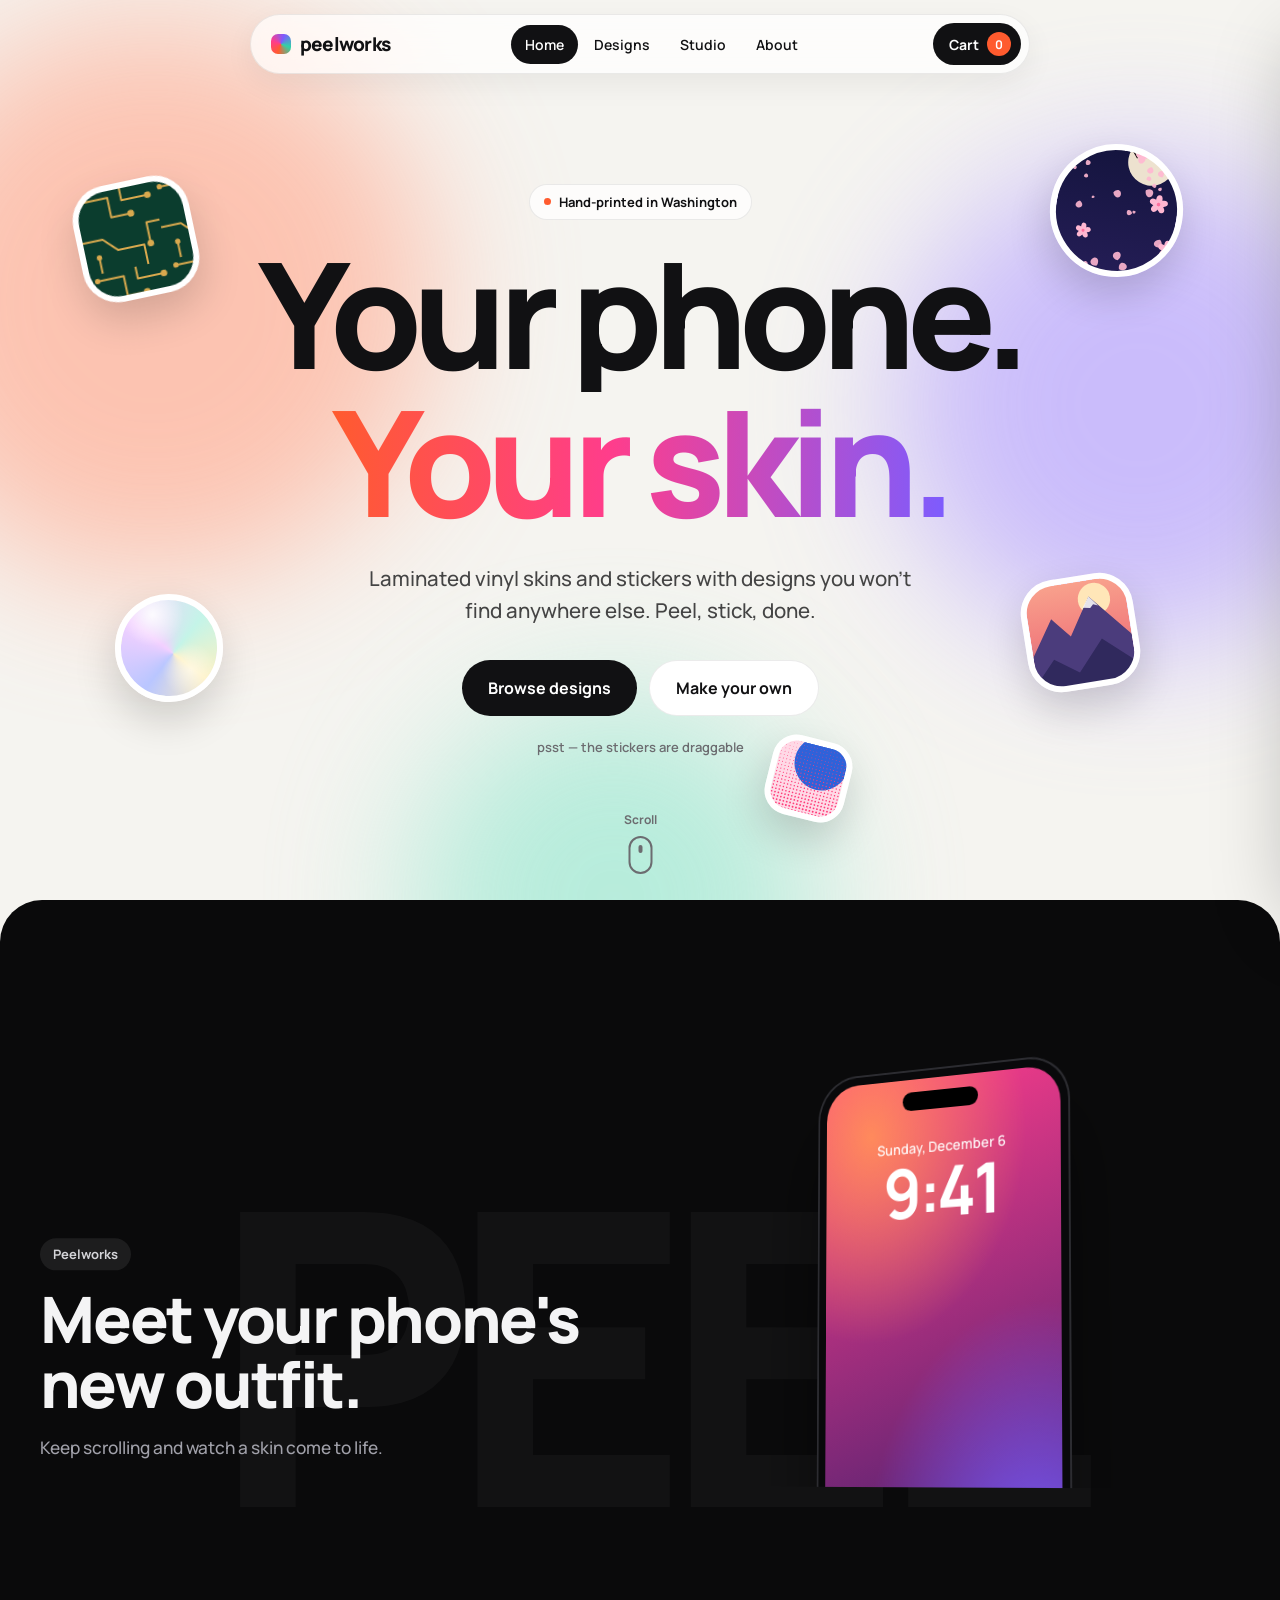
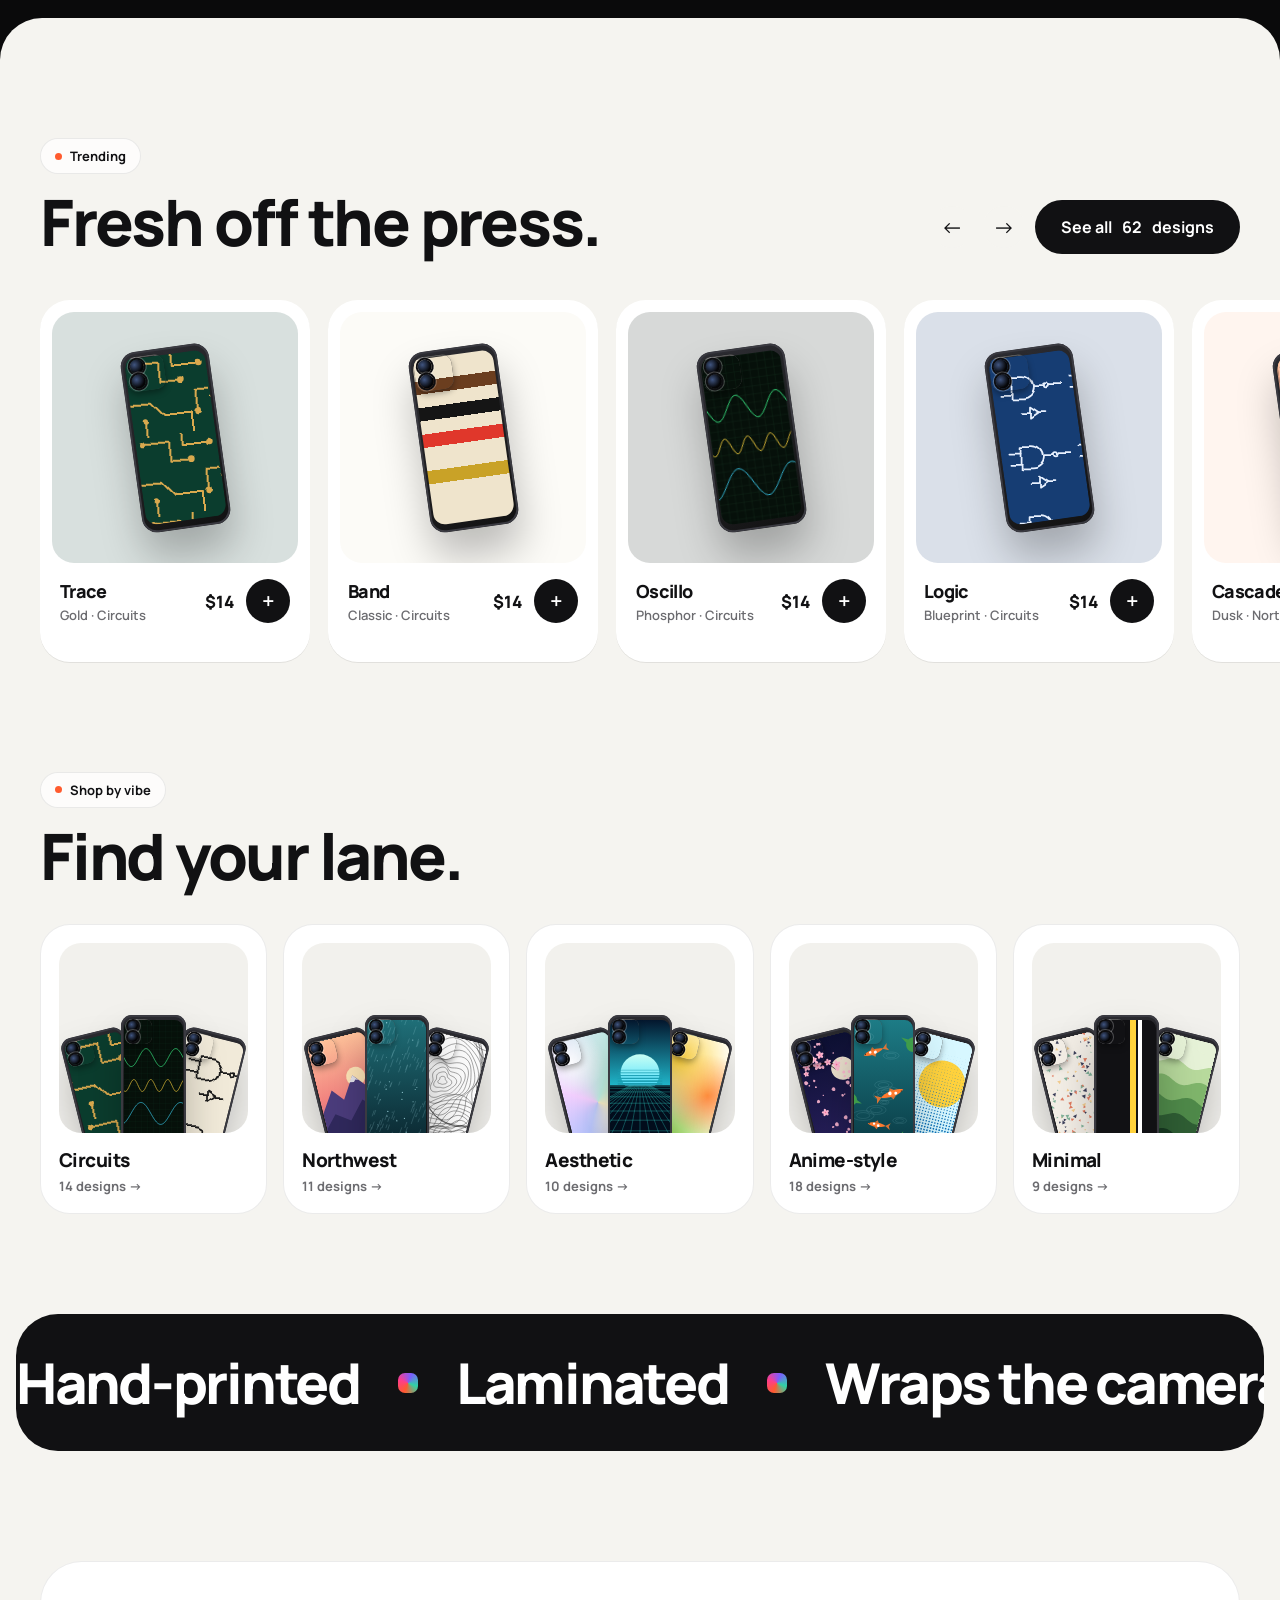
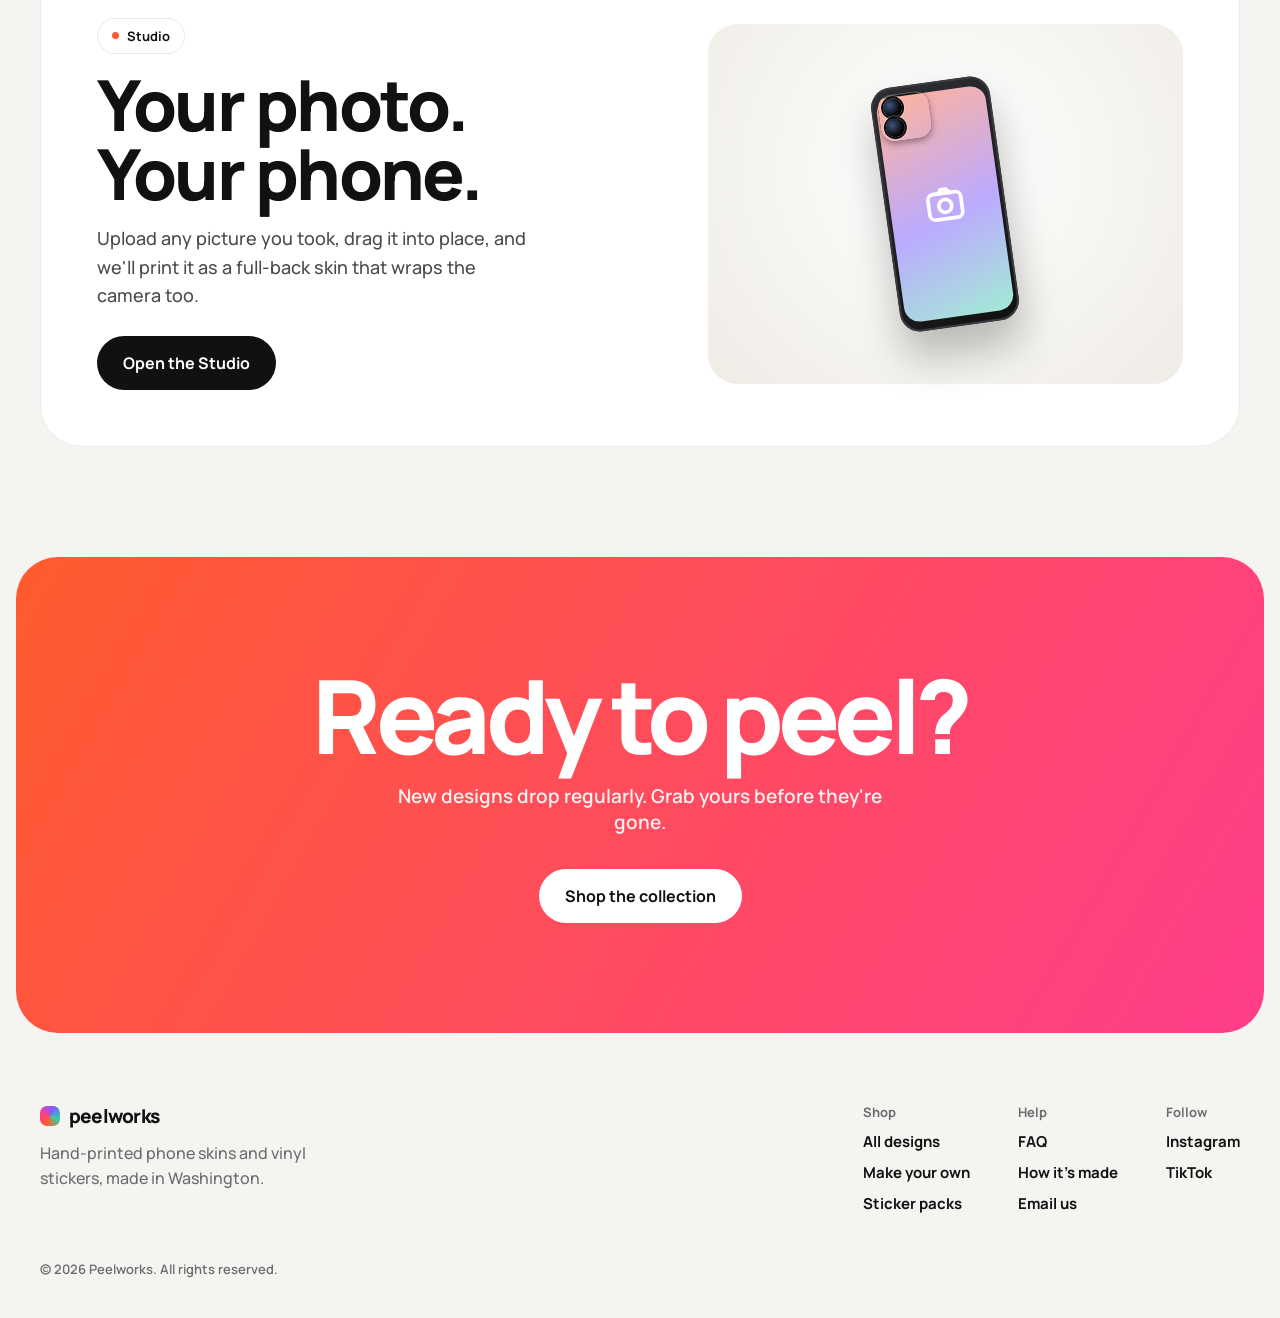
==== commit dda7e94a: "Add files via upload" ====
--- a/index.html
+++ b/index.html
@@ -8,293 +8,10 @@
 <link rel="preconnect" href="https://fonts.googleapis.com">
 <link rel="preconnect" href="https://fonts.gstatic.com" crossorigin>
 <link href="https://fonts.googleapis.com/css2?family=Manrope:wght@400;500;600;700;800&display=swap" rel="stylesheet">
-<style>
-:root{
-  --bg:#f5f4f0; --ink:#111113; --muted:#6c6c70; --card:#fff; --line:rgba(0,0,0,.08);
-  --dark:#0a0a0b; --dark-ink:#f4f4f5; --accent:#ff5b2e;
-  --r-sm:14px; --r:22px; --r-lg:30px; --r-xl:42px;
-  --ease:cubic-bezier(.2,.8,.2,1);
-}
-*{box-sizing:border-box;margin:0;padding:0}
-html{scroll-behavior:smooth}
-body{font-family:'Manrope',system-ui,-apple-system,sans-serif;background:var(--bg);color:var(--ink);-webkit-font-smoothing:antialiased;overflow-x:hidden}
-button{font:inherit;color:inherit;border:0;background:none;cursor:pointer}
-select{font:inherit}
-a{color:inherit;text-decoration:none}
-.wrap{width:min(1200px,100% - 32px);margin-inline:auto}
-h1,h2,h3{letter-spacing:-.035em}
-
-/* ---------- Nav ---------- */
-.nav{position:fixed;top:14px;left:50%;transform:translateX(-50%);z-index:60;display:flex;align-items:center;justify-content:space-between;gap:8px;width:min(780px,100% - 24px);padding:8px 8px 8px 20px;border-radius:999px;background:rgba(255,255,255,.72);backdrop-filter:blur(18px) saturate(1.5);-webkit-backdrop-filter:blur(18px) saturate(1.5);border:1px solid var(--line);box-shadow:0 10px 30px rgba(0,0,0,.06);transition:background .4s,color .4s,border-color .4s}
-.nav.on-dark{background:rgba(24,24,27,.6);color:#fff;border-color:rgba(255,255,255,.1)}
-.logo{display:flex;align-items:center;gap:9px;font-weight:800;font-size:19px;letter-spacing:-.04em}
-.logo-mark{width:20px;height:20px;border-radius:7px;background:conic-gradient(from 200deg,#ff5b2e,#ff3d8b,#7c5cff,#2fd3a6,#ff5b2e)}
-.nav-links{display:flex;gap:2px}
-.nav-links a{padding:10px 14px;border-radius:999px;font-weight:600;font-size:14px;transition:background .2s}
-.nav-links a:hover{background:rgba(128,128,128,.15)}
-.cart-btn{display:flex;align-items:center;gap:8px;padding:9px 10px 9px 16px;border-radius:999px;background:var(--ink);color:#fff;font-weight:700;font-size:14px;transition:background .3s,color .3s,transform .3s var(--ease)}
-.nav.on-dark .cart-btn{background:#fff;color:#111}
-.cart-btn.bump{animation:bump .5s var(--ease)}
-@keyframes bump{40%{transform:scale(1.12)}}
-.cart-count{min-width:24px;height:24px;padding:0 7px;border-radius:999px;background:var(--accent);color:#fff;display:grid;place-items:center;font-size:12px}
-@media(max-width:720px){.nav-links{display:none}}
-
-/* ---------- Buttons ---------- */
-.btn{display:inline-flex;align-items:center;justify-content:center;gap:10px;padding:16px 26px;border-radius:999px;font-weight:700;font-size:16px;transition:transform .35s var(--ease),box-shadow .3s,background .3s}
-.btn-dark{background:var(--ink);color:#fff}
-.btn-dark:hover{box-shadow:0 14px 34px rgba(0,0,0,.25)}
-.btn-light{background:#fff;border:1px solid var(--line)}
-.btn-light:hover{box-shadow:0 14px 34px rgba(0,0,0,.08)}
-.btn.full{width:100%}
-.eyebrow{display:inline-flex;align-items:center;gap:8px;padding:8px 14px;border-radius:999px;background:rgba(255,255,255,.75);border:1px solid var(--line);font-weight:700;font-size:13px}
-.eyebrow::before{content:'';width:7px;height:7px;border-radius:50%;background:var(--accent)}
-
-/* ---------- Hero ---------- */
-.hero{position:relative;min-height:100vh;min-height:100svh;display:grid;place-items:center;text-align:center;overflow:hidden;padding:130px 0 90px}
-.blobs{position:absolute;inset:0;transform:translate(calc(var(--mx,0) * 40px),calc(var(--my,0) * 40px));transition:transform .8s var(--ease)}
-.blob{position:absolute;border-radius:50%;filter:blur(70px);opacity:.75;animation:drift 14s ease-in-out infinite alternate}
-.b1{width:44vw;height:44vw;background:#ffb39c;left:-10vw;top:2vh}
-.b2{width:38vw;height:38vw;background:#bcaaff;right:-8vw;top:18vh;animation-duration:17s}
-.b3{width:32vw;height:32vw;background:#a3ead5;left:32vw;bottom:-16vw;animation-duration:21s}
-@keyframes drift{to{transform:translate(5vw,-4vh) scale(1.15)}}
-.hero-inner{position:relative;z-index:1;pointer-events:none}
-.hero-inner a,.hero-inner button{pointer-events:auto}
-.hero-title{font-size:clamp(54px,11.5vw,156px);line-height:.94;letter-spacing:-.06em;font-weight:800;margin:24px 0 22px}
-.line{display:block;overflow:hidden;padding-bottom:.07em}
-.line>span{display:inline-block;transform:translateY(112%);transition:transform 1.2s var(--ease)}
-.loaded .line>span{transform:none}
-.loaded .line:nth-child(2)>span{transition-delay:.12s}
-.grad-text{background:linear-gradient(92deg,#ff5b2e,#ff3d8b 45%,#7c5cff);-webkit-background-clip:text;background-clip:text;color:transparent}
-.hero-sub{font-size:clamp(17px,1.6vw,21px);line-height:1.55;color:#444;max-width:560px;margin:0 auto;font-weight:500}
-.hero-ctas{display:flex;gap:12px;justify-content:center;margin-top:34px;flex-wrap:wrap}
-.hero-hint{margin-top:22px;font-size:13px;color:var(--muted);font-weight:600}
-.fade-up{opacity:0;transform:translateY(20px);transition:opacity 1s var(--ease) .35s,transform 1s var(--ease) .35s}
-.loaded .fade-up{opacity:1;transform:none}
-.floater{position:absolute;z-index:2;cursor:grab;touch-action:none;user-select:none}
-.floater.grab{cursor:grabbing}
-.floater-in{width:100%;height:100%;border-radius:30%;border:6px solid #fff;box-shadow:0 18px 40px rgba(0,0,0,.16);transform:rotate(var(--r));animation:bob 6s ease-in-out infinite;transition:box-shadow .3s,scale .3s var(--ease)}
-.floater-in.round{border-radius:50%}
-.grab .floater-in{animation-play-state:paused;scale:1.1;box-shadow:0 34px 60px rgba(0,0,0,.26)}
-@keyframes bob{50%{transform:rotate(calc(var(--r) + 5deg)) translateY(-12px)}}
-.scroll-cue{position:absolute;bottom:26px;left:50%;transform:translateX(-50%);display:flex;flex-direction:column;align-items:center;gap:8px;font-size:12px;font-weight:700;color:var(--muted);z-index:1}
-.mouse{width:24px;height:38px;border-radius:14px;border:2px solid currentColor;display:flex;justify-content:center;padding-top:7px}
-.wheel{width:4px;height:8px;border-radius:4px;background:currentColor;animation:wheel 1.8s var(--ease) infinite}
-@keyframes wheel{0%{transform:translateY(0);opacity:1}80%{transform:translateY(12px);opacity:0}100%{opacity:0}}
-
-/* ---------- Phone (shared) ---------- */
-.phone{position:relative;width:var(--phone-w);height:calc(var(--phone-w) * 2.05);border-radius:calc(var(--phone-w) * .16);transform-style:preserve-3d;will-change:transform}
-.face{position:absolute;inset:0;border-radius:inherit;backface-visibility:hidden;-webkit-backface-visibility:hidden}
-.front{background:#09090b;box-shadow:0 50px 90px rgba(0,0,0,.5),inset 0 0 0 2px #2c2c31}
-.screen{position:absolute;inset:calc(var(--phone-w) * .035);border-radius:calc(var(--phone-w) * .13);overflow:hidden;color:#fff;text-align:center;background:radial-gradient(120% 70% at 20% 10%,#ff8a5c 0,transparent 55%),radial-gradient(120% 80% at 90% 90%,#7c5cff 0,transparent 60%),linear-gradient(160deg,#ff3d8b,#2a1b6b)}
-.island{width:32%;height:3.4%;background:#000;border-radius:999px;margin:5% auto 0}
-.s-date{font-weight:600;opacity:.9;font-size:calc(var(--phone-w) * .052);margin-top:11%}
-.s-time{font-size:calc(var(--phone-w) * .25);font-weight:700;letter-spacing:-.05em;line-height:1}
-.glass{background:linear-gradient(150deg,#2e2e34,#121215 60%,#1c1c21);box-shadow:0 50px 90px rgba(0,0,0,.5),inset 0 0 0 2px #3a3a41;transform-style:preserve-3d}
-.back{transform:rotateY(180deg)}
-.layer{position:absolute;inset:2.2%;border-radius:calc(var(--phone-w) * .14);overflow:hidden;backface-visibility:hidden;-webkit-backface-visibility:hidden;pointer-events:none}
-.notch{clip-path:polygon(50% 0,100% 0,100% 100%,0 100%,0 24%,50% 24%)}
-.fill{position:absolute;inset:0;border-radius:inherit;background-size:cover}
-.vinyl .fill{background:#f1f1ef}
-.lam .fill{background:linear-gradient(125deg,rgba(255,255,255,.42),rgba(255,255,255,0) 38%,rgba(255,255,255,.14) 68%,rgba(255,255,255,0));box-shadow:inset 0 0 0 1.5px rgba(255,255,255,calc(var(--ex,0) * .5))}
-.story .fill{clip-path:inset(0% 0% calc(var(--hide,1) * 100%) 0%)}
-.cam{position:absolute;left:5%;top:2.6%;width:42%;height:20%;border-radius:calc(var(--phone-w) * .1);background:linear-gradient(145deg,rgba(64,64,70,.97),rgba(18,18,22,.97));box-shadow:inset 0 0 0 1.5px rgba(255,255,255,.13),0 8px 16px rgba(0,0,0,.4);transform:translateZ(6px);backface-visibility:hidden;-webkit-backface-visibility:hidden}
-.cam i{position:absolute;width:40%;aspect-ratio:1;border-radius:50%;background:radial-gradient(circle at 35% 35%,#506490 0,#0b0d14 45%,#000 72%);box-shadow:0 0 0 3px #1c1c20,0 0 0 4px rgba(255,255,255,.08)}
-.cam i:nth-child(1){left:7%;top:7%}.cam i:nth-child(2){left:7%;bottom:7%}.cam i:nth-child(3){right:7%;top:30%}
-.cam b{position:absolute;right:14%;top:8%;width:12%;aspect-ratio:1;border-radius:50%;background:#ece6cc}
-.peel-edge{position:absolute;left:2.2%;right:2.2%;height:16px;top:calc(2.2% + var(--a,0) * 95.6%);margin-top:-8px;border-radius:999px;background:linear-gradient(#fff,#cfcfcf 55%,rgba(0,0,0,.35));box-shadow:0 10px 20px rgba(0,0,0,.45);opacity:0;transform:translateZ(14px);backface-visibility:hidden;-webkit-backface-visibility:hidden;pointer-events:none}
-
-/* ---------- Scroll story ---------- */
-.story{position:relative;height:440vh;background:var(--dark);color:var(--dark-ink);border-radius:var(--r-xl) var(--r-xl) 0 0}
-.story-sticky{position:sticky;top:0;height:100vh;height:100svh;overflow:hidden}
-.bigword{position:absolute;left:50%;top:50%;font-size:32vw;font-weight:800;letter-spacing:-.07em;color:rgba(255,255,255,.035);white-space:nowrap;transform:translate(-50%,-50%);pointer-events:none}
-.story-inner{position:relative;height:100%;display:grid;grid-template-columns:1fr 1fr;align-items:center}
-.captions{position:relative;height:60%}
-.cap{position:absolute;left:0;right:0;top:50%;opacity:0;transform:translateY(calc(-50% + var(--cy,0px)))}
-.cap .tag{display:inline-block;margin-bottom:16px;padding:7px 13px;border-radius:999px;background:rgba(255,255,255,.08);font-size:13px;font-weight:700;color:#d4d4d8}
-.cap h2{font-size:clamp(34px,5vw,66px);line-height:1.02;font-weight:800}
-.cap p{margin-top:18px;color:#a1a1aa;font-size:clamp(16px,1.35vw,19px);line-height:1.55;max-width:430px;font-weight:500}
-.stage{position:relative;height:100%;display:grid;place-items:center;perspective:1700px;--phone-w:min(280px,37vh,44vw)}
-.labels{position:absolute;right:0;top:50%;transform:translateY(-50%);display:grid;gap:52px;opacity:0;pointer-events:none}
-.labels span{display:flex;align-items:center;gap:10px;padding:9px 14px;border-radius:999px;background:rgba(255,255,255,.08);backdrop-filter:blur(8px);font-size:13px;font-weight:700;white-space:nowrap}
-.labels span::before{content:'';width:8px;height:8px;border-radius:50%;background:var(--c)}
-.story-progress{position:absolute;left:50%;bottom:28px;transform:translateX(-50%);width:160px;height:4px;border-radius:99px;background:rgba(255,255,255,.12);overflow:hidden}
-.story-progress div{height:100%;width:0;border-radius:inherit;background:linear-gradient(90deg,#ff5b2e,#ff3d8b,#7c5cff)}
-@media(max-width:1000px){.labels{display:none}}
-@media(max-width:800px){
-  .story-inner{grid-template-columns:1fr;grid-template-rows:60% 40%}
-  .stage{order:-1;--phone-w:min(25vh,48vw)}
-  .captions{height:100%;text-align:center}
-  .cap{top:6%;transform:translateY(var(--cy,0px))}
-  .cap p{margin-inline:auto}
-  .cap h2{font-size:clamp(28px,7.5vw,42px)}
-}
-
-/* ---------- Try on ---------- */
-section{position:relative}
-.try{padding:140px 0 120px;background:var(--bg);border-radius:var(--r-xl) var(--r-xl) 0 0;margin-top:calc(var(--r-xl) * -1)}
-.try-grid{display:grid;grid-template-columns:1.1fr 1fr;gap:64px;align-items:center}
-.try-stage{position:relative;height:min(660px,82vh);border-radius:var(--r-xl);background:radial-gradient(circle at 50% 38%,#fff 0,#ecebe6 70%);display:grid;place-items:center;perspective:1300px;overflow:hidden;touch-action:pan-y;--phone-w:min(240px,33vh,56vw)}
-.bobber{transform-style:preserve-3d}
-.try-glare{position:absolute;inset:0;border-radius:inherit;pointer-events:none;mix-blend-mode:screen;backface-visibility:hidden}
-.try-hint{position:absolute;bottom:22px;left:50%;transform:translateX(-50%);padding:8px 14px;border-radius:999px;background:rgba(255,255,255,.8);font-size:13px;font-weight:700;color:var(--muted);white-space:nowrap}
-.try-panel h2{font-size:clamp(44px,6vw,78px);line-height:1;font-weight:800;margin:18px 0 14px}
-.try-panel .desc{font-size:18px;line-height:1.6;color:#4a4a4f;max-width:440px;font-weight:500;min-height:3.2em}
-.swatches{display:flex;flex-wrap:wrap;gap:12px;margin:30px 0}
-.swatch{width:58px;height:58px;border-radius:18px;border:4px solid #fff;box-shadow:0 6px 16px rgba(0,0,0,.12);transition:transform .35s var(--ease),box-shadow .3s;background-size:cover}
-.swatch:hover{transform:translateY(-4px) rotate(-4deg)}
-.swatch.active{box-shadow:0 0 0 3px var(--ink),0 10px 22px rgba(0,0,0,.18);transform:scale(1.06)}
-.field{display:flex;align-items:center;justify-content:space-between;gap:12px;padding:8px 8px 8px 20px;border-radius:999px;background:#fff;border:1px solid var(--line);max-width:440px;font-weight:700;font-size:14px}
-.field select{appearance:none;-webkit-appearance:none;border:0;background:#f2f1ed;padding:11px 38px 11px 16px;border-radius:999px;font-weight:700;cursor:pointer;background-image:linear-gradient(45deg,transparent 50%,#111 50%),linear-gradient(135deg,#111 50%,transparent 50%);background-position:calc(100% - 20px) 50%,calc(100% - 15px) 50%;background-size:5px 5px;background-repeat:no-repeat}
-.try-buy{display:flex;align-items:center;gap:20px;margin-top:26px}
-.price{font-size:34px;font-weight:800;letter-spacing:-.03em}
-@media(max-width:900px){.try-grid{grid-template-columns:1fr;gap:36px}.try-stage{height:min(560px,70vh)}}
-
-/* ---------- Shop ---------- */
-.shop{padding:40px 0 120px}
-.section-head{display:flex;justify-content:space-between;align-items:flex-end;gap:24px;flex-wrap:wrap;margin-bottom:36px}
-.section-head h2{font-size:clamp(38px,5vw,64px);line-height:1;font-weight:800;margin-top:16px}
-.chips{display:flex;gap:8px;flex-wrap:wrap}
-.chip{padding:11px 18px;border-radius:999px;background:#fff;border:1px solid var(--line);font-weight:700;font-size:14px;transition:background .25s,color .25s,transform .3s var(--ease)}
-.chip:hover{transform:translateY(-2px)}
-.chip.active{background:var(--ink);color:#fff;border-color:var(--ink)}
-.grid{display:grid;grid-template-columns:repeat(auto-fill,minmax(250px,1fr));gap:20px}
-.card{position:relative;background:var(--card);border-radius:var(--r-lg);padding:12px;transition:transform .25s ease-out,box-shadow .3s;box-shadow:0 1px 0 var(--line);animation:cardIn .6s var(--ease) both}
-.card:hover{box-shadow:0 24px 50px rgba(0,0,0,.1)}
-@keyframes cardIn{from{opacity:0;transform:translateY(24px) scale(.97)}}
-.card-art{position:relative;aspect-ratio:1/1.02;border-radius:var(--r);display:grid;place-items:center;overflow:hidden;background:var(--tint,#efeee9)}
-.card-glare{position:absolute;inset:0;pointer-events:none;background:radial-gradient(circle at var(--gx,50%) var(--gy,50%),rgba(255,255,255,.55),transparent 45%);opacity:0;transition:opacity .3s}
-.card:hover .card-glare{opacity:1}
-.card-body{display:flex;justify-content:space-between;align-items:center;gap:10px;padding:16px 8px 8px}
-.card-body h3{font-size:18px;font-weight:800}
-.card-body p{font-size:13px;color:var(--muted);font-weight:600;margin-top:3px}
-.card-actions{display:flex;align-items:center;gap:8px}
-.card-price{font-weight:800;font-size:17px;margin-right:4px}
-.add{width:44px;height:44px;border-radius:50%;background:var(--ink);color:#fff;display:grid;place-items:center;font-size:22px;font-weight:600;transition:transform .4s var(--ease)}
-.add:hover{transform:rotate(90deg) scale(1.08)}
-.quick{position:absolute;top:22px;right:22px;padding:8px 13px;border-radius:999px;background:rgba(255,255,255,.88);font-size:12px;font-weight:800;opacity:0;transform:translateY(-6px);transition:opacity .3s,transform .3s var(--ease)}
-.card:hover .quick,.quick:focus{opacity:1;transform:none}
-@media(hover:none){.quick{opacity:1;transform:none}}
-.mini-phone{position:relative;width:36%;aspect-ratio:1/2.05;border-radius:17%/8.3%;background:linear-gradient(150deg,#2e2e34,#111);box-shadow:0 26px 40px rgba(0,0,0,.25),inset 0 0 0 2px #3a3a41;transform:rotate(-8deg);transition:transform .7s var(--ease)}
-.card:hover .mini-phone{transform:rotate(0) scale(1.06)}
-.mini-skin{position:absolute;inset:4%;border-radius:14%/6.9%;background-size:cover}
-.mini-cam{position:absolute;left:6%;top:3%;width:42%;height:19%;border-radius:28%;background:rgba(28,28,32,.96);box-shadow:inset 0 0 0 1.5px rgba(255,255,255,.12)}
-.mini-cam::before,.mini-cam::after{content:'';position:absolute;left:9%;width:38%;aspect-ratio:1;border-radius:50%;background:radial-gradient(circle at 35% 35%,#405580,#050507 62%);box-shadow:0 0 0 2px #1a1a1e}
-.mini-cam::before{top:8%}.mini-cam::after{bottom:8%}
-.pack,.bundle{position:relative;width:72%;height:72%}
-.stk{position:absolute;width:50%;aspect-ratio:1;border-radius:28%;border:5px solid #fff;box-shadow:0 12px 26px rgba(0,0,0,.18);background-size:cover;transition:transform .6s var(--ease)}
-.pack .s0{left:0;top:8%;transform:rotate(-14deg)}
-.pack .s1{right:2%;top:0;border-radius:50%;transform:rotate(10deg)}
-.pack .s2{left:25%;bottom:0;transform:rotate(6deg)}
-.card:hover .pack .s0{transform:rotate(-22deg) translate(-8px,-4px)}
-.card:hover .pack .s1{transform:rotate(18deg) translate(8px,-6px)}
-.card:hover .pack .s2{transform:rotate(-2deg) translateY(6px)}
-.bundle .mini-phone{position:absolute;left:8%;top:2%;width:44%}
-.bundle .s1{right:0;top:10%;width:40%;border-radius:50%;transform:rotate(12deg)}
-.bundle .s2{right:10%;bottom:0;width:36%;transform:rotate(-10deg)}
-.card:hover .bundle .s1{transform:rotate(22deg) translateX(6px)}
-
-/* ---------- Marquee ---------- */
-.marquee{margin:0 16px;padding:30px 0;overflow:hidden;background:var(--ink);color:#fff;border-radius:var(--r-xl)}
-.marquee-skew{will-change:transform}
-.marquee-track{display:flex;width:max-content;animation:mq 30s linear infinite}
-.marquee-track span{display:flex;align-items:center;gap:38px;padding-right:38px;font-size:clamp(28px,4.4vw,60px);font-weight:800;letter-spacing:-.04em;white-space:nowrap}
-.marquee-track i{width:20px;height:20px;border-radius:7px;background:conic-gradient(from 200deg,#ff5b2e,#ff3d8b,#7c5cff,#2fd3a6,#ff5b2e);flex:none}
-@keyframes mq{to{transform:translateX(-50%)}}
-
-/* ---------- Steps ---------- */
-.steps{padding:120px 0}
-.steps-grid{display:grid;grid-template-columns:repeat(4,1fr);gap:18px}
-.step{padding:28px;border-radius:var(--r-lg);background:#fff;border:1px solid var(--line);transition:transform .4s var(--ease),box-shadow .3s}
-.step:hover{transform:translateY(-6px);box-shadow:0 20px 44px rgba(0,0,0,.08)}
-.step-icon{width:54px;height:54px;border-radius:18px;display:grid;place-items:center;background:var(--bg);margin-bottom:22px}
-.step-icon svg{width:26px;height:26px;fill:none;stroke:var(--ink);stroke-width:1.8;stroke-linecap:round;stroke-linejoin:round}
-.step small{font-weight:800;color:var(--accent);font-size:13px}
-.step h3{font-size:22px;font-weight:800;margin:6px 0 10px}
-.step p{color:var(--muted);line-height:1.6;font-weight:500;font-size:15px}
-@media(max-width:900px){.steps-grid{grid-template-columns:1fr 1fr}}
-@media(max-width:520px){.steps-grid{grid-template-columns:1fr}}
-
-/* ---------- FAQ ---------- */
-.faq{padding:20px 0 120px}
-.faq-list{max-width:780px;margin:36px auto 0;display:grid;gap:12px}
-.faq-item{background:#fff;border-radius:var(--r);border:1px solid var(--line);overflow:hidden}
-.faq-q{width:100%;display:flex;justify-content:space-between;align-items:center;gap:16px;padding:22px 24px;font-weight:800;font-size:17px;text-align:left}
-.plus{position:relative;width:30px;height:30px;border-radius:50%;background:var(--bg);flex:none;transition:transform .4s var(--ease),background .3s}
-.plus::before,.plus::after{content:'';position:absolute;left:50%;top:50%;width:12px;height:2px;border-radius:2px;background:currentColor;transform:translate(-50%,-50%)}
-.plus::after{transform:translate(-50%,-50%) rotate(90deg)}
-.faq-item.open .plus{transform:rotate(45deg);background:var(--ink);color:#fff}
-.faq-a{display:grid;grid-template-rows:0fr;transition:grid-template-rows .45s var(--ease)}
-.faq-item.open .faq-a{grid-template-rows:1fr}
-.faq-a>div{overflow:hidden}
-.faq-a p{padding:0 24px 22px;color:#55555a;line-height:1.65;font-weight:500}
-.center{text-align:center}
-
-/* ---------- CTA + Footer ---------- */
-.cta{margin:0 16px;padding:110px 24px;border-radius:var(--r-xl);text-align:center;color:#fff;overflow:hidden;background:linear-gradient(120deg,#ff5b2e,#ff3d8b,#7c5cff,#ff5b2e);background-size:300% 300%;animation:gradmove 12s ease infinite}
-@keyframes gradmove{50%{background-position:100% 50%}}
-.cta h2{font-size:clamp(46px,8vw,110px);line-height:.95;font-weight:800;letter-spacing:-.055em}
-.cta p{margin:18px auto 34px;font-size:19px;font-weight:600;opacity:.92;max-width:520px}
-.cta .btn{background:#fff;color:#111}
-footer{padding:70px 0 40px}
-.foot{display:flex;justify-content:space-between;gap:30px;flex-wrap:wrap;align-items:flex-start}
-.foot p{color:var(--muted);font-weight:500;margin-top:12px;max-width:300px;line-height:1.6}
-.foot-links{display:flex;gap:10px;flex-wrap:wrap}
-.foot-links a{padding:11px 18px;border-radius:999px;background:#fff;border:1px solid var(--line);font-weight:700;font-size:14px;transition:transform .3s var(--ease)}
-.foot-links a:hover{transform:translateY(-3px)}
-.copy{margin-top:46px;color:var(--muted);font-size:13px;font-weight:600}
-
-/* ---------- Cart drawer ---------- */
-.overlay{position:fixed;inset:0;z-index:80;background:rgba(10,10,12,.35);backdrop-filter:blur(4px);-webkit-backdrop-filter:blur(4px);opacity:0;pointer-events:none;transition:opacity .35s}
-.overlay.show{opacity:1;pointer-events:auto}
-.drawer{position:fixed;top:12px;right:12px;bottom:12px;z-index:90;width:min(420px,100% - 24px);display:flex;flex-direction:column;background:#fff;border-radius:var(--r-lg);box-shadow:0 30px 80px rgba(0,0,0,.25);transform:translateX(calc(100% + 24px));transition:transform .55s var(--ease)}
-.drawer.open{transform:none}
-.drawer-head{display:flex;justify-content:space-between;align-items:center;padding:24px 24px 14px}
-.drawer-head h3{font-size:26px;font-weight:800}
-.icon-btn{width:42px;height:42px;border-radius:50%;background:var(--bg);font-size:22px;display:grid;place-items:center;transition:transform .4s var(--ease)}
-.icon-btn:hover{transform:rotate(90deg)}
-.drawer-items{flex:1;overflow:auto;padding:6px 16px;display:grid;align-content:start;gap:10px}
-.ci{display:grid;grid-template-columns:58px 1fr auto;gap:14px;align-items:center;padding:12px;border-radius:var(--r);background:#f6f5f2;animation:cardIn .4s var(--ease) both}
-.ci-thumb{width:58px;height:58px;border-radius:17px;background-size:cover;border:3px solid #fff}
-.ci h4{font-size:15px;font-weight:800}
-.ci small{display:block;color:var(--muted);font-size:12px;font-weight:600;margin-top:2px}
-.qty{display:inline-flex;align-items:center;gap:2px;margin-top:8px;padding:3px;border-radius:999px;background:#fff}
-.qty button{width:28px;height:28px;border-radius:50%;font-weight:800}
-.qty button:hover{background:var(--bg)}
-.qty span{min-width:22px;text-align:center;font-weight:800;font-size:14px}
-.ci-right{display:grid;gap:8px;justify-items:end;font-weight:800}
-.rm{font-size:12px;color:var(--muted);font-weight:700}
-.rm:hover{color:var(--ink)}
-.empty{text-align:center;padding:60px 20px;color:var(--muted);font-weight:600}
-.empty b{display:block;font-size:44px;margin-bottom:10px}
-.drawer-foot{padding:18px 24px 24px;border-top:1px solid var(--line)}
-.sub-row{display:flex;justify-content:space-between;font-size:18px;font-weight:800}
-.ship-note{color:var(--muted);font-size:13px;font-weight:600;margin:6px 0 16px}
-
-/* ---------- Misc ---------- */
-.toast{position:fixed;left:50%;bottom:26px;z-index:120;transform:translate(-50%,140%);padding:14px 22px;border-radius:999px;background:var(--ink);color:#fff;font-weight:700;font-size:14px;box-shadow:0 16px 40px rgba(0,0,0,.25);transition:transform .5s var(--ease);max-width:calc(100% - 32px);text-align:center}
-.toast.show{transform:translate(-50%,0)}
-.fly{position:fixed;left:0;top:0;width:44px;height:44px;border-radius:14px;border:3px solid #fff;z-index:110;pointer-events:none;background-size:cover;box-shadow:0 10px 24px rgba(0,0,0,.25)}
-.reveal{opacity:0;transform:translateY(34px);transition:opacity .9s var(--ease),transform .9s var(--ease);transition-delay:var(--d,0s)}
-.reveal.in{opacity:1;transform:none}
-.cursor{position:fixed;left:0;top:0;z-index:200;width:34px;height:34px;margin:-17px 0 0 -17px;border-radius:50%;border:1.5px solid #fff;mix-blend-mode:difference;pointer-events:none;display:none;transition:width .3s var(--ease),height .3s var(--ease),margin .3s var(--ease),background .3s}
-.has-cursor .cursor{display:block}
-.cursor.big{width:66px;height:66px;margin:-33px 0 0 -33px;background:#fff}
-@media(prefers-reduced-motion:reduce){
-  .blob,.floater-in,.marquee-track,.cta,.wheel{animation:none}
-  .line>span,.fade-up,.reveal{transition:none;transform:none;opacity:1}
-  html{scroll-behavior:auto}
-}
-</style>
+<link rel="icon" href="data:image/svg+xml,%3Csvg xmlns=%27http://www.w3.org/2000/svg%27 viewBox=%270 0 32 32%27%3E%3Cdefs%3E%3ClinearGradient id=%27g%27 x1=%270%27 y1=%270%27 x2=%271%27 y2=%271%27%3E%3Cstop offset=%270%27 stop-color=%27%23ff5b2e%27/%3E%3Cstop offset=%27.5%27 stop-color=%27%23ff3d8b%27/%3E%3Cstop offset=%271%27 stop-color=%27%237c5cff%27/%3E%3C/linearGradient%3E%3C/defs%3E%3Crect width=%2732%27 height=%2732%27 rx=%2710%27 fill=%27url(%23g)%27/%3E%3C/svg%3E">
+<link rel="stylesheet" href="assets/style.css">
 </head>
-<body>
-
-<nav class="nav" id="nav">
-  <a href="#top" class="logo"><span class="logo-mark"></span>peelworks</a>
-  <div class="nav-links">
-    <a href="#story">Story</a><a href="#try">Try on</a><a href="#shop">Shop</a><a href="#faq">FAQ</a>
-  </div>
-  <button class="cart-btn" id="cartBtn" aria-label="Open cart">Cart <span class="cart-count" id="cartCount">0</span></button>
-</nav>
+<body data-page="home">
 
 <header class="hero" id="top">
   <div class="blobs"><div class="blob b1"></div><div class="blob b2"></div><div class="blob b3"></div></div>
@@ -303,8 +20,8 @@
     <h1 class="hero-title"><span class="line"><span>Your phone.</span></span><span class="line"><span class="grad-text">Your skin.</span></span></h1>
     <p class="hero-sub fade-up">Laminated vinyl skins and stickers with designs you won't find anywhere else. Peel, stick, done.</p>
     <div class="hero-ctas fade-up">
-      <a href="#try" class="btn btn-dark magnetic">Try a design</a>
-      <a href="#shop" class="btn btn-light magnetic">Shop all</a>
+      <a href="designs.html" class="btn btn-dark magnetic">Browse designs</a>
+      <a href="studio.html" class="btn btn-light magnetic">Make your own</a>
     </div>
     <p class="hero-hint fade-up">psst — the stickers are draggable</p>
   </div>
@@ -319,7 +36,7 @@
         <div class="cap" data-s="0" data-e=".2"><span class="tag">Peelworks</span><h2>Meet your phone's<br>new outfit.</h2><p>Keep scrolling and watch a skin come to life.</p></div>
         <div class="cap" data-s=".24" data-e=".47"><h2>Printed edge<br>to edge.</h2><p>Bold, saturated designs on waterproof vinyl, every color carried all the way to the corners.</p></div>
         <div class="cap" data-s=".5" data-e=".77"><h2>Three layers.<br>One clean finish.</h2><p>Sticky vinyl, your design, and a clear laminate on top that helps protect against scratches and water.</p></div>
-        <div class="cap" data-s=".8" data-e="1.3"><h2>Cut around your camera.<br>Not through it.</h2><p>Every skin is shaped for your phone model, so it lines up the first time.</p></div>
+        <div class="cap" data-s=".8" data-e="1.3"><h2>Wraps the camera.<br>Cuts every lens.</h2><p>The skin covers the whole back, camera island included, with a precise hole for each lens and the flash.</p></div>
       </div>
       <div class="stage">
         <div class="phone" id="storyPhone">
@@ -327,10 +44,10 @@
             <div class="screen"><div class="island"></div><div class="s-date" id="sDate">Today</div><div class="s-time">9:41</div></div>
           </div>
           <div class="face glass back">
-            <div class="layer notch vinyl" id="lVinyl"><div class="fill"></div></div>
-            <div class="layer notch print" id="lPrint"><div class="fill" id="storyPrint"></div></div>
-            <div class="layer notch lam" id="lLam"><div class="fill"></div></div>
-            <div class="cam"><i></i><i></i><i></i><b></b></div>
+            <div class="layer vinyl" id="lVinyl"><div class="fill"></div></div>
+            <div class="layer print" id="lPrint"><div class="fill" id="storyPrint"></div></div>
+            <div class="layer lam" id="lLam"><div class="fill"></div></div>
+            <div class="cam"><div class="cam-skin" id="storyCam"></div><i></i><i></i><i></i><b></b></div>
             <div class="peel-edge" id="peelEdge"></div>
           </div>
         </div>
@@ -345,437 +62,54 @@
   </div>
 </section>
 
-<section class="try" id="try">
-  <div class="wrap try-grid">
-    <div class="try-stage reveal" id="tryStage">
-      <div class="bobber">
-        <div class="phone" id="tryPhone">
-          <div class="face glass">
-            <div class="layer notch"><div class="fill" id="tryBase"></div></div>
-            <div class="layer notch"><div class="fill" id="tryNext" style="clip-path:inset(0% 0% 100% 0%)"></div></div>
-            <div class="cam"><i></i><i></i><i></i><b></b></div>
-            <div class="try-glare" id="tryGlare"></div>
-          </div>
-        </div>
+<section class="home-trending">
+  <div class="wrap">
+    <div class="section-head reveal">
+      <div><span class="eyebrow">Trending</span><h2>Fresh off the press.</h2></div>
+      <div class="rail-ctrl">
+        <button class="icon-btn rail-btn" data-dir="prev" aria-label="Scroll left">&larr;</button>
+        <button class="icon-btn rail-btn" data-dir="next" aria-label="Scroll right">&rarr;</button>
+        <a href="designs.html" class="btn btn-dark magnetic">See all <span id="designCount"></span> designs</a>
       </div>
-      <span class="try-hint">Move or drag to tilt</span>
     </div>
-    <div class="try-panel reveal" style="--d:.1s">
-      <span class="eyebrow">Try it on</span>
-      <h2 id="tryName">Trace</h2>
-      <p class="desc" id="tryDesc"></p>
-      <div class="swatches" id="swatches"></div>
-      <label class="field">Phone model
-        <select id="model">
-          <option>iPhone 17 Pro</option><option>iPhone 17</option><option>iPhone 16 Pro</option><option selected>iPhone 16</option><option>iPhone 15</option><option>Pixel 10</option><option>Galaxy S25</option>
-        </select>
-      </label>
-      <div class="try-buy"><span class="price" id="tryPrice">$14</span><button class="btn btn-dark magnetic" id="tryAdd">Add to cart</button></div>
-    </div>
+  </div>
+  <div class="rail" id="rail"></div>
+</section>
+
+<section class="home-cats">
+  <div class="wrap">
+    <div class="section-head reveal"><div><span class="eyebrow">Shop by vibe</span><h2>Find your lane.</h2></div></div>
+    <div class="cats" id="cats"></div>
   </div>
 </section>
 
-<section class="shop" id="shop">
-  <div class="wrap">
-    <div class="section-head reveal">
-      <div><span class="eyebrow">The collection</span><h2>Pick your favorite.</h2></div>
-      <div class="chips" id="chips"></div>
+<div class="marquee" aria-hidden="true"><div class="marquee-skew"><div class="marquee-track">
+  <span>Hand-printed<i></i></span><span>Laminated<i></i></span><span>Wraps the camera<i></i></span><span>Shipped from Washington<i></i></span><span>Original designs<i></i></span>
+  <span>Hand-printed<i></i></span><span>Laminated<i></i></span><span>Wraps the camera<i></i></span><span>Shipped from Washington<i></i></span><span>Original designs<i></i></span>
+</div></div></div>
+
+<section class="promo">
+  <div class="wrap promo-inner reveal">
+    <div>
+      <span class="eyebrow">Studio</span>
+      <h2>Your photo.<br>Your phone.</h2>
+      <p>Upload any picture you took, drag it into place, and we'll print it as a full-back skin that wraps the camera too.</p>
+      <a href="studio.html" class="btn btn-dark magnetic">Open the Studio</a>
     </div>
-    <div class="grid" id="grid"></div>
-  </div>
-</section>
-
-<div class="marquee" aria-hidden="true"><div class="marquee-skew" id="mqSkew"><div class="marquee-track" id="mqTrack"></div></div></div>
-
-<section class="steps">
-  <div class="wrap">
-    <div class="section-head reveal"><div><span class="eyebrow">How it's made</span><h2>Made by hand,<br>one skin at a time.</h2></div></div>
-    <div class="steps-grid">
-      <div class="step reveal"><div class="step-icon"><svg viewBox="0 0 24 24"><path d="M4 20l4-1 11-11-3-3L5 16l-1 4z"/><path d="M14 6l3 3"/></svg></div><small>01</small><h3>Designed</h3><p>Original artwork drawn in-house. No copied characters, no stock clip art.</p></div>
-      <div class="step reveal" style="--d:.08s"><div class="step-icon"><svg viewBox="0 0 24 24"><rect x="6" y="3" width="12" height="6" rx="1.5"/><rect x="3" y="9" width="18" height="8" rx="2.5"/><rect x="7" y="14" width="10" height="7" rx="1.5"/></svg></div><small>02</small><h3>Printed</h3><p>Printed at high resolution on waterproof vinyl for rich, saturated color.</p></div>
-      <div class="step reveal" style="--d:.16s"><div class="step-icon"><svg viewBox="0 0 24 24"><path d="M12 3l9 5-9 5-9-5 9-5z"/><path d="M3 13l9 5 9-5"/></svg></div><small>03</small><h3>Laminated</h3><p>Sealed under a clear laminate that helps protect the print from everyday wear.</p></div>
-      <div class="step reveal" style="--d:.24s"><div class="step-icon"><svg viewBox="0 0 24 24"><circle cx="6" cy="6" r="3"/><circle cx="6" cy="18" r="3"/><path d="M20 4L8.1 15.9M14.5 14.5L20 20M8.1 8.1L12 12"/></svg></div><small>04</small><h3>Cut</h3><p>Shaped to your phone model, with room for the camera, then shipped flat.</p></div>
+    <div class="promo-art" aria-hidden="true">
+      <span class="mini-phone"><span class="mini-skin photo-ph"><svg viewBox="0 0 24 24"><rect x="3" y="6" width="18" height="14" rx="3"/><circle cx="12" cy="13" r="3.5"/><path d="M9 6l1.5-2h3L15 6"/></svg></span><span class="mini-cam"><span class="mini-cam-skin photo-ph"></span></span></span>
     </div>
-  </div>
-</section>
-
-<section class="faq" id="faq">
-  <div class="wrap">
-    <div class="center reveal"><span class="eyebrow">FAQ</span><div class="section-head" style="justify-content:center;margin:0"><h2>Questions? Answers.</h2></div></div>
-    <div class="faq-list" id="faqList"></div>
   </div>
 </section>
 
 <div class="cta reveal">
   <h2>Ready to peel?</h2>
   <p>New designs drop regularly. Grab yours before they're gone.</p>
-  <a href="#shop" class="btn magnetic">Shop the collection</a>
+  <a href="designs.html" class="btn magnetic">Shop the collection</a>
 </div>
 
-<footer>
-  <div class="wrap">
-    <div class="foot">
-      <div><a href="#top" class="logo"><span class="logo-mark"></span>peelworks</a><p>Hand-printed phone skins and vinyl stickers, made in Washington.</p></div>
-      <div class="foot-links"><a href="#">Instagram</a><a href="#">TikTok</a><a href="mailto:hello@yourdomain.com">Email us</a><a href="#">Privacy</a></div>
-    </div>
-    <p class="copy">© <span id="year"></span> Peelworks. All rights reserved.</p>
-  </div>
-</footer>
-
-<div class="overlay" id="overlay"></div>
-<aside class="drawer" id="drawer" aria-label="Cart">
-  <div class="drawer-head"><h3>Your cart</h3><button class="icon-btn" id="closeCart" aria-label="Close cart">×</button></div>
-  <div class="drawer-items" id="cartItems"></div>
-  <div class="drawer-foot">
-    <div class="sub-row"><span>Subtotal</span><span id="subtotal">$0</span></div>
-    <p class="ship-note" id="shipNote"></p>
-    <button class="btn btn-dark full" id="checkout">Checkout</button>
-  </div>
-</aside>
-<div class="toast" id="toast"></div>
-<div class="cursor" id="cursor"></div>
-
-<script>
-(() => {
-/* =========================================================
-   CONFIG — edit these
-   ========================================================= */
-const CONFIG = {
-  // Your server endpoint that creates a Stripe Checkout session and returns {"url": "..."}.
-  // Leave empty until your backend is ready.
-  checkoutUrl: '',
-  shippingNote: 'Free shipping on every US order',
-  skinPrice: 14,
-  packPrice: 6,
-  bundlePrice: 20,
-};
-
-/* ---------- helpers ---------- */
-const $ = (s, el = document) => el.querySelector(s);
-const $$ = (s, el = document) => [...el.querySelectorAll(s)];
-const clamp = (v, a, b) => Math.min(b, Math.max(a, v));
-const range = (v, a, b) => clamp((v - a) / (b - a), 0, 1);
-const ease = t => t < .5 ? 4 * t * t * t : 1 - Math.pow(-2 * t + 2, 3) / 2;
-const money = n => '$' + (Number.isInteger(n) ? n : n.toFixed(2));
-const reduced = matchMedia('(prefers-reduced-motion: reduce)').matches;
-const fine = matchMedia('(pointer: fine)').matches;
-const svgUrl = s => `url('data:image/svg+xml,${encodeURIComponent(s).replace(/'/g, '%27')}')`;
-
-/* ---------- designs (all original, drawn in code) ---------- */
-const circuit = `<svg xmlns='http://www.w3.org/2000/svg' width='120' height='120'><rect width='120' height='120' fill='#0b3d2e'/><g fill='none' stroke='#d9a94e' stroke-width='3' stroke-linecap='round' stroke-linejoin='round'><path d='M10 10h40v30h30'/><path d='M0 70h30l20 20h40v30'/><path d='M70 0v18h40'/><path d='M100 58h20M100 58v32'/><path d='M20 120v-22'/></g><g fill='#d9a94e'><circle cx='80' cy='40' r='5'/><circle cx='100' cy='90' r='5'/><circle cx='110' cy='18' r='5'/><circle cx='20' cy='96' r='4'/><circle cx='10' cy='10' r='4'/></g></svg>`;
-
-let trees = '';
-for (let i = 0; i < 13; i++) { const x = i * 24 - 6, h = 70 + ((i * 37) % 50); trees += `M${x} 600 L${x + 14} ${600 - h} L${x + 28} 600Z `; }
-const cascade = `<svg xmlns='http://www.w3.org/2000/svg' width='300' height='600' viewBox='0 0 300 600' preserveAspectRatio='xMidYMid slice'><defs><linearGradient id='s' x1='0' y1='0' x2='0' y2='1'><stop offset='0' stop-color='#ffc29a'/><stop offset='.5' stop-color='#f2817f'/><stop offset='1' stop-color='#6d4f9c'/></linearGradient></defs><rect width='300' height='600' fill='url(#s)'/><circle cx='205' cy='215' r='48' fill='#ffe6b8'/><path d='M0 360L70 255L120 315L190 205L300 335V600H0Z' fill='#4b3c7c'/><path d='M168 236L190 205L214 236L200 230L190 240Z' fill='#fff' opacity='.85'/><path d='M0 440L60 375L130 425L210 335L300 415V600H0Z' fill='#30295d'/><path d='${trees}' fill='#18163a'/></svg>`;
-
-let wgrid = '';
-for (let x = 0; x <= 300; x += 30) wgrid += `<path d='M${x} 0V600'/>`;
-for (let y = 0; y <= 600; y += 30) wgrid += `<path d='M0 ${y}H300'/>`;
-const wave = (y, a, f, ph) => { let d = ''; for (let x = 0; x <= 300; x += 5) d += (x ? 'L' : 'M') + x + ' ' + (y + a * Math.sin(x / 300 * Math.PI * 2 * f + ph)).toFixed(1) + ' '; return d; };
-const oscillo = `<svg xmlns='http://www.w3.org/2000/svg' width='300' height='600' viewBox='0 0 300 600' preserveAspectRatio='xMidYMid slice'><rect width='300' height='600' fill='#06100a'/><g stroke='#14301f' stroke-width='1'>${wgrid}</g><g fill='none' stroke-linecap='round'><path d='${wave(190, 45, 2, 0)}' stroke='#3dff8f' stroke-width='3'/><path d='${wave(330, 30, 3.5, 1)}' stroke='#ffd43d' stroke-width='3'/><path d='${wave(470, 55, 1.5, 2)}' stroke='#3dd9ff' stroke-width='3'/></g></svg>`;
-
-let sStripes = '', sGrid = '';
-for (let i = 0; i < 6; i++) sStripes += `<rect x='40' y='${252 + i * 13}' width='220' height='${2.5 + i * 1.4}' fill='#df4580'/>`;
-for (let i = -10; i <= 10; i++) sGrid += `<path d='M${150 + i * 5} 330L${150 + i * 55} 600'/>`;
-for (let k = 1; k <= 9; k++) { const y = 330 + 270 * (k / 9) ** 2; sGrid += `<path d='M0 ${y.toFixed(1)}H300'/>`; }
-const sundown = `<svg xmlns='http://www.w3.org/2000/svg' width='300' height='600' viewBox='0 0 300 600' preserveAspectRatio='xMidYMid slice'><defs><linearGradient id='k' x1='0' y1='0' x2='0' y2='1'><stop offset='0' stop-color='#1b0b3d'/><stop offset='1' stop-color='#ff4f8b'/></linearGradient><linearGradient id='u' x1='0' y1='0' x2='0' y2='1'><stop offset='0' stop-color='#ffd76e'/><stop offset='1' stop-color='#ff3d77'/></linearGradient></defs><rect width='300' height='330' fill='url(#k)'/><circle cx='150' cy='270' r='96' fill='url(#u)'/>${sStripes}<rect y='330' width='300' height='270' fill='#13062c'/><g stroke='#ff52d9' stroke-width='1.6' opacity='.85'>${sGrid}</g></svg>`;
-
-const DESIGNS = [
-  { id: 'trace', name: 'Trace', tag: 'Circuits', tint: '#e3eee8', desc: 'Gold traces on deep PCB green, inspired by the boards on every engineer\u2019s desk.', bg: `${svgUrl(circuit)} 0 0/80px 80px, #0b3d2e` },
-  { id: 'cascade', name: 'Cascade', tag: 'Northwest', tint: '#f6e3dc', desc: 'Peaks, pines and a peach-colored sky. A little piece of the PNW for your pocket.', bg: `${svgUrl(cascade)} center/cover no-repeat` },
-  { id: 'liquid', name: 'Liquid', tag: 'Aesthetic', tint: '#ece9fb', desc: 'Soft iridescent chrome that shifts from lilac to mint. Clean, calm, a little futuristic.', bg: 'radial-gradient(circle at 28% 18%, rgba(255,255,255,.95), transparent 30%), radial-gradient(circle at 75% 70%, rgba(255,255,255,.6), transparent 28%), conic-gradient(from 210deg at 55% 55%, #b9c6ff, #f3d0ff, #c4f4e8, #fff1c0, #b9c6ff)' },
-  { id: 'band', name: 'Band', tag: 'Circuits', tint: '#f3ecdd', desc: 'Resistor color bands, oversized. Nerdy if you know, just stylish if you don\u2019t.', bg: 'linear-gradient(180deg, #efe4cc 0 13%, #6b3e1f 13% 21%, #efe4cc 21% 29%, #151515 29% 37%, #efe4cc 37% 45%, #e0372b 45% 53%, #efe4cc 53% 67%, #c9a227 67% 75%, #efe4cc 75% 100%)' },
-  { id: 'oscillo', name: 'Oscillo', tag: 'Circuits', tint: '#e2efe6', desc: 'Neon signals on a scope grid. Your phone, now showing three channels at once.', bg: `${svgUrl(oscillo)} center/cover no-repeat` },
-  { id: 'sundown', name: 'Sundown', tag: 'Aesthetic', tint: '#f3e0ef', desc: 'A retro sunset over an endless neon grid. Loud in the best way.', bg: `${svgUrl(sundown)} center/cover no-repeat` },
-];
-const D = Object.fromEntries(DESIGNS.map(d => [d.id, d]));
-
-const PRODUCTS = [
-  ...DESIGNS.map(d => ({ id: 'skin-' + d.id, type: 'skin', cat: 'Skins', name: d.name, sub: d.tag + ' \u00b7 Phone skin', price: CONFIG.skinPrice, design: d.id, tint: d.tint })),
-  { id: 'pack-eng', type: 'pack', cat: 'Sticker packs', name: 'Engineer Pack', sub: '5 vinyl stickers', price: CONFIG.packPrice, designs: ['trace', 'band', 'oscillo'], tint: '#e9ecef' },
-  { id: 'pack-nw', type: 'pack', cat: 'Sticker packs', name: 'Northwest Pack', sub: '5 vinyl stickers', price: CONFIG.packPrice, designs: ['cascade', 'sundown', 'liquid'], tint: '#f4e6e1' },
-  { id: 'bundle', type: 'bundle', cat: 'Bundles', name: 'Skin + Sticker Bundle', sub: 'Any skin + 5 stickers', price: CONFIG.bundlePrice, designs: ['trace', 'cascade', 'liquid'], tint: '#efe9fb' },
-];
-const P = Object.fromEntries(PRODUCTS.map(p => [p.id, p]));
-const bgOf = p => D[p.design || p.designs[0]].bg;
-
-/* ---------- small bits ---------- */
-$('#year').textContent = new Date().getFullYear();
-$('#sDate').textContent = new Date().toLocaleDateString('en-US', { weekday: 'long', month: 'long', day: 'numeric' });
-$('#shipNote').textContent = CONFIG.shippingNote;
-$('#storyPrint').style.background = D.sundown.bg;
-const mqWords = ['Hand-printed', 'Laminated', 'Shaped to your phone', 'Shipped from Washington', 'Original designs'];
-const mqHalf = mqWords.map(w => `<span>${w}<i></i></span>`).join('');
-$('#mqTrack').innerHTML = mqHalf + mqHalf;
-
-let toastT;
-function toast(msg) { const t = $('#toast'); t.textContent = msg; t.classList.add('show'); clearTimeout(toastT); toastT = setTimeout(() => t.classList.remove('show'), 2400); }
-
-/* ---------- hero: load, parallax, draggable stickers ---------- */
-requestAnimationFrame(() => setTimeout(() => document.body.classList.add('loaded'), 60));
-const hero = $('.hero');
-hero.addEventListener('pointermove', e => {
-  if (reduced) return;
-  hero.style.setProperty('--mx', (e.clientX / innerWidth - .5).toFixed(3));
-  hero.style.setProperty('--my', (e.clientY / innerHeight - .5).toFixed(3));
-});
-const FLOAT = [
-  { x: 6, y: 20, s: 120, r: -12, d: 'trace' },
-  { x: 82, y: 16, s: 135, r: 10, d: 'sundown', round: true },
-  { x: 9, y: 66, s: 110, r: 8, d: 'liquid', round: true },
-  { x: 80, y: 64, s: 115, r: -9, d: 'cascade' },
-  { x: 60, y: 82, s: 82, r: 14, d: 'oscillo' },
-];
-let zTop = 3;
-const k = clamp(innerWidth / 1300, .5, 1);
-FLOAT.forEach(f => {
-  const el = document.createElement('div');
-  el.className = 'floater';
-  el.style.cssText = `left:${f.x}%;top:${f.y}%;width:${f.s * k}px;height:${f.s * k}px`;
-  el.innerHTML = `<div class="floater-in${f.round ? ' round' : ''}" style="--r:${f.r}deg;animation-delay:${(-Math.random() * 6).toFixed(2)}s"></div>`;
-  el.firstChild.style.background = D[f.d].bg;
-  hero.appendChild(el);
-  let ox = 0, oy = 0, dragging = false;
-  el.addEventListener('pointerdown', e => {
-    dragging = true; el.setPointerCapture(e.pointerId); el.classList.add('grab');
-    const r = el.getBoundingClientRect(), hr = hero.getBoundingClientRect();
-    ox = e.clientX - r.left; oy = e.clientY - r.top;
-    el.style.left = (r.left - hr.left) + 'px'; el.style.top = (r.top - hr.top) + 'px'; el.style.zIndex = ++zTop;
-  });
-  el.addEventListener('pointermove', e => {
-    if (!dragging) return;
-    const hr = hero.getBoundingClientRect();
-    el.style.left = (e.clientX - hr.left - ox) + 'px'; el.style.top = (e.clientY - hr.top - oy) + 'px';
-  });
-  const end = () => { dragging = false; el.classList.remove('grab'); };
-  el.addEventListener('pointerup', end); el.addEventListener('pointercancel', end);
-});
-
-/* ---------- scroll story ---------- */
-const story = $('#story'), sp = $('#storyPhone'), caps = $$('.cap');
-const lV = $('#lVinyl'), lP = $('#lPrint'), lL = $('#lLam'), peel = $('#peelEdge');
-function updateStory() {
-  const r = story.getBoundingClientRect();
-  if (r.bottom < 0 || r.top > innerHeight) return;
-  const total = story.offsetHeight - innerHeight;
-  const p = clamp(-r.top / total, 0, 1);
-  const turn = ease(range(p, .03, .22));
-  const apply = ease(range(p, .25, .45));
-  const ex = ease(range(p, .5, .62)) * (1 - ease(range(p, .72, .8)));
-  const zoom = ease(range(p, .82, 1));
-  const rotY = -25 + 205 * turn - 38 * ex - 14 * zoom;
-  const rotX = 4 + 20 * ex + 6 * zoom;
-  const sc = 1 + .12 * zoom;
-  sp.style.transform = `rotateX(${rotX.toFixed(2)}deg) rotateY(${rotY.toFixed(2)}deg) scale(${sc.toFixed(3)})`;
-  sp.style.setProperty('--hide', (1 - apply).toFixed(4));
-  sp.style.setProperty('--ex', ex.toFixed(3));
-  peel.style.setProperty('--a', apply.toFixed(4));
-  peel.style.opacity = apply > .01 && apply < .99 ? 1 : 0;
-  lV.style.transform = `translateZ(${(1 + 30 * ex).toFixed(1)}px)`;
-  lP.style.transform = `translateZ(${(2 + 80 * ex).toFixed(1)}px)`;
-  lL.style.transform = `translateZ(${(3 + 130 * ex).toFixed(1)}px)`;
-  $('#labels').style.opacity = ex.toFixed(3);
-  $('#bigword').style.transform = `translate(-50%,-50%) scale(${(1 + p * 1.4).toFixed(3)})`;
-  $('#storyBar').style.width = (p * 100).toFixed(1) + '%';
-  caps.forEach(c => {
-    const s = +c.dataset.s, e = +c.dataset.e;
-    const inn = s === 0 ? 1 : range(p, s, s + .05);
-    const out = 1 - range(p, e - .05, e);
-    const o = Math.min(inn, out);
-    c.style.opacity = o.toFixed(3);
-    c.style.setProperty('--cy', ((1 - o) * (p < s + .05 ? 40 : -40)).toFixed(1) + 'px');
-    c.style.pointerEvents = o > .5 ? 'auto' : 'none';
-  });
-}
-
-/* ---------- try on ---------- */
-let current = DESIGNS[0], pending = null;
-const tryBase = $('#tryBase'), tryNext = $('#tryNext');
-tryBase.style.background = current.bg;
-$('#tryDesc').textContent = current.desc;
-$('#tryPrice').textContent = money(CONFIG.skinPrice);
-$('#swatches').innerHTML = DESIGNS.map(d => `<button class="swatch${d === current ? ' active' : ''}" data-id="${d.id}" aria-label="${d.name}"></button>`).join('');
-$$('.swatch').forEach(s => s.style.background = D[s.dataset.id].bg);
-$('#swatches').addEventListener('click', e => { const b = e.target.closest('.swatch'); if (b) selectDesign(b.dataset.id); });
-function selectDesign(id) {
-  const d = D[id]; if (!d || d === current) return;
-  if (pending) { clearTimeout(pending); tryBase.style.background = current.bg; }
-  current = d;
-  $$('.swatch').forEach(s => s.classList.toggle('active', s.dataset.id === id));
-  tryNext.style.transition = 'none';
-  tryNext.style.clipPath = 'inset(0% 0% 100% 0%)';
-  tryNext.style.background = d.bg;
-  void tryNext.offsetHeight;
-  tryNext.style.transition = reduced ? 'none' : 'clip-path .9s cubic-bezier(.7,0,.2,1)';
-  tryNext.style.clipPath = 'inset(0% 0% 0% 0%)';
-  pending = setTimeout(() => { tryBase.style.background = d.bg; tryNext.style.transition = 'none'; tryNext.style.clipPath = 'inset(0% 0% 100% 0%)'; pending = null; }, reduced ? 0 : 950);
-  const name = $('#tryName'), desc = $('#tryDesc');
-  name.textContent = d.name; desc.textContent = d.desc;
-  if (!reduced) [name, desc].forEach((el, i) => el.animate([{ opacity: 0, transform: 'translateY(12px)' }, { opacity: 1, transform: 'none' }], { duration: 500, delay: i * 60, easing: 'cubic-bezier(.2,.8,.2,1)', fill: 'backwards' }));
-}
-$('#tryAdd').addEventListener('click', e => addToCart('skin-' + current.id, $('#model').value, e.currentTarget));
-
-const stage = $('#tryStage'), tp = $('#tryPhone'), glare = $('#tryGlare');
-let tHover = false, tTx = 0, tTy = 0, cX = 0, cY = 0, tryVisible = false;
-stage.addEventListener('pointermove', e => { const r = stage.getBoundingClientRect(); tHover = true; tTx = (e.clientX - r.left) / r.width - .5; tTy = (e.clientY - r.top) / r.height - .5; });
-stage.addEventListener('pointerleave', () => { tHover = false; });
-new IntersectionObserver(([en]) => { tryVisible = en.isIntersecting; }).observe(stage);
-function updateTry(t) {
-  if (!tryVisible) return;
-  const tx = tHover ? tTx : (reduced ? 0 : Math.sin(t / 1800) * .2);
-  const ty = tHover ? tTy : (reduced ? 0 : Math.cos(t / 2300) * .1);
-  cX += (tx - cX) * .08; cY += (ty - cY) * .08;
-  tp.style.transform = `rotateY(${(cX * 46).toFixed(2)}deg) rotateX(${(-cY * 32).toFixed(2)}deg)`;
-  glare.style.background = `radial-gradient(circle at ${(50 + cX * 90).toFixed(1)}% ${(40 + cY * 90).toFixed(1)}%, rgba(255,255,255,.38), transparent 52%)`;
-}
-
-/* ---------- shop ---------- */
-const CATS = ['All', 'Skins', 'Sticker packs', 'Bundles'];
-let activeCat = 'All';
-$('#chips').innerHTML = CATS.map(c => `<button class="chip${c === activeCat ? ' active' : ''}" data-cat="${c}">${c}</button>`).join('');
-$('#chips').addEventListener('click', e => { const b = e.target.closest('.chip'); if (!b) return; activeCat = b.dataset.cat; $$('.chip').forEach(c => c.classList.toggle('active', c === b)); renderGrid(); });
-function miniPhone(id) { return `<div class="mini-phone"><div class="mini-skin notch" data-bg="${id}"></div><div class="mini-cam"></div></div>`; }
-function artHTML(p) {
-  if (p.type === 'skin') return miniPhone(p.design);
-  if (p.type === 'pack') return `<div class="pack">${p.designs.map((id, i) => `<span class="stk s${i}" data-bg="${id}"></span>`).join('')}</div>`;
-  return `<div class="bundle">${miniPhone(p.designs[0])}<span class="stk s1" data-bg="${p.designs[1]}"></span><span class="stk s2" data-bg="${p.designs[2]}"></span></div>`;
-}
-function renderGrid() {
-  const list = PRODUCTS.filter(p => activeCat === 'All' || p.cat === activeCat);
-  $('#grid').innerHTML = list.map((p, i) => `
-    <article class="card" style="animation-delay:${i * 50}ms">
-      <div class="card-art" style="--tint:${p.tint}">${artHTML(p)}<div class="card-glare"></div>
-        ${p.type === 'skin' ? `<button class="quick" data-try="${p.design}">Try on</button>` : ''}</div>
-      <div class="card-body"><div><h3>${p.name}</h3><p>${p.sub}</p></div>
-        <div class="card-actions"><span class="card-price">${money(p.price)}</span><button class="add" data-add="${p.id}" aria-label="Add ${p.name} to cart">+</button></div></div>
-    </article>`).join('');
-  $$('#grid [data-bg]').forEach(el => el.style.background = D[el.dataset.bg].bg);
-  if (fine && !reduced) $$('#grid .card').forEach(card => {
-    card.addEventListener('pointermove', e => {
-      const r = card.getBoundingClientRect(), x = (e.clientX - r.left) / r.width - .5, y = (e.clientY - r.top) / r.height - .5;
-      card.style.transform = `perspective(900px) rotateX(${(-y * 9).toFixed(2)}deg) rotateY(${(x * 11).toFixed(2)}deg) translateY(-4px)`;
-      card.style.setProperty('--gx', ((x + .5) * 100).toFixed(1) + '%'); card.style.setProperty('--gy', ((y + .5) * 100).toFixed(1) + '%');
-    });
-    card.addEventListener('pointerleave', () => { card.style.transform = ''; });
-  });
-}
-renderGrid();
-$('#grid').addEventListener('click', e => {
-  const add = e.target.closest('[data-add]'), tryB = e.target.closest('[data-try]');
-  if (add) { const p = P[add.dataset.add]; addToCart(p.id, p.type === 'skin' || p.type === 'bundle' ? $('#model').value : '', add); }
-  if (tryB) { selectDesign(tryB.dataset.try); $('#try').scrollIntoView({ behavior: reduced ? 'auto' : 'smooth' }); }
-});
-
-/* ---------- FAQ ---------- */
-const FAQ = [
-  ['Which phones do you make skins for?', 'Right now we cut skins for the models in the dropdown above. Don\u2019t see yours? Email us and we\u2019ll let you know if we can make it.'],
-  ['How do I put it on?', 'Wipe the back of your phone clean, peel the backing from the top edge, line up the camera cutout, then smooth the skin down from top to bottom with a card.'],
-  ['Will it hold up?', 'Every skin is sealed under a clear laminate that helps protect the print from scratches, water and fading from everyday use.'],
-  ['Can I take it off?', 'Yes. Peel slowly at a low angle. If it feels stuck, warm it for a few seconds with a hair dryer first.'],
-  ['How does shipping work?', 'Orders are packed flat and mailed within a few business days. Shipping is free on US orders.'],
-];
-$('#faqList').innerHTML = FAQ.map(([q, a]) => `<div class="faq-item reveal"><button class="faq-q" aria-expanded="false">${q}<span class="plus"></span></button><div class="faq-a"><div><p>${a}</p></div></div></div>`).join('');
-$('#faqList').addEventListener('click', e => {
-  const q = e.target.closest('.faq-q'); if (!q) return;
-  const item = q.parentElement, open = !item.classList.contains('open');
-  item.classList.toggle('open', open); q.setAttribute('aria-expanded', open);
-});
-
-/* ---------- cart ---------- */
-const KEY = 'peelworks-cart';
-let cart = [];
-try { cart = JSON.parse(localStorage.getItem(KEY)) || []; } catch (e) { cart = []; }
-cart = cart.filter(l => P[l.pid]);
-const save = () => { try { localStorage.setItem(KEY, JSON.stringify(cart)); } catch (e) {} };
-function addToCart(pid, model, fromEl) {
-  const key = pid + '|' + (model || '');
-  const line = cart.find(l => l.key === key);
-  if (line) line.qty++; else cart.push({ key, pid, model: model || '', qty: 1 });
-  save(); renderCart();
-  const btn = $('#cartBtn'); btn.classList.remove('bump'); void btn.offsetWidth; btn.classList.add('bump');
-  if (fromEl) flyToCart(fromEl, bgOf(P[pid]));
-  toast(`Added ${P[pid].name}${P[pid].type === 'skin' ? ' skin' : ''} to your cart`);
-}
-function flyToCart(el, bg) {
-  if (reduced) return;
-  const a = el.getBoundingClientRect(), b = $('#cartBtn').getBoundingClientRect();
-  const dot = document.createElement('div'); dot.className = 'fly'; dot.style.background = bg; document.body.appendChild(dot);
-  const x0 = a.left + a.width / 2 - 22, y0 = a.top + a.height / 2 - 22, x1 = b.left + b.width / 2 - 22, y1 = b.top + b.height / 2 - 22;
-  dot.animate([
-    { transform: `translate(${x0}px,${y0}px) scale(.6) rotate(0deg)`, opacity: 1 },
-    { transform: `translate(${(x0 + x1) / 2}px,${Math.min(y0, y1) - 140}px) scale(1.15) rotate(-20deg)`, opacity: 1, offset: .5 },
-    { transform: `translate(${x1}px,${y1}px) scale(.3) rotate(10deg)`, opacity: .2 }
-  ], { duration: 850, easing: 'cubic-bezier(.5,0,.3,1)' }).onfinish = () => dot.remove();
-}
-function renderCart() {
-  const count = cart.reduce((s, l) => s + l.qty, 0);
-  $('#cartCount').textContent = count;
-  const sub = cart.reduce((s, l) => s + P[l.pid].price * l.qty, 0);
-  $('#subtotal').textContent = money(sub);
-  $('#cartItems').innerHTML = cart.length ? cart.map(l => {
-    const p = P[l.pid];
-    return `<div class="ci"><div class="ci-thumb" data-bg="${p.design || p.designs[0]}"></div>
-      <div><h4>${p.name}${p.type === 'skin' ? ' skin' : ''}</h4><small>${l.model || p.sub}</small>
-      <div class="qty"><button data-act="dec" data-key="${l.key}" aria-label="Decrease">\u2212</button><span>${l.qty}</span><button data-act="inc" data-key="${l.key}" aria-label="Increase">+</button></div></div>
-      <div class="ci-right"><span>${money(p.price * l.qty)}</span><button class="rm" data-act="rm" data-key="${l.key}">Remove</button></div></div>`;
-  }).join('') : `<div class="empty"><b>\u25e0\u203f\u25e0</b>Your cart is empty.<br>Go find a skin you love.</div>`;
-  $$('#cartItems [data-bg]').forEach(el => el.style.background = D[el.dataset.bg].bg);
-}
-$('#cartItems').addEventListener('click', e => {
-  const b = e.target.closest('[data-act]'); if (!b) return;
-  const line = cart.find(l => l.key === b.dataset.key); if (!line) return;
-  if (b.dataset.act === 'inc') line.qty++;
-  if (b.dataset.act === 'dec') line.qty--;
-  if (b.dataset.act === 'rm' || line.qty < 1) cart = cart.filter(l => l !== line);
-  save(); renderCart();
-});
-const openCart = () => { $('#drawer').classList.add('open'); $('#overlay').classList.add('show'); };
-const closeCart = () => { $('#drawer').classList.remove('open'); $('#overlay').classList.remove('show'); };
-$('#cartBtn').addEventListener('click', openCart);
-$('#closeCart').addEventListener('click', closeCart);
-$('#overlay').addEventListener('click', closeCart);
-addEventListener('keydown', e => { if (e.key === 'Escape') closeCart(); });
-$('#checkout').addEventListener('click', async () => {
-  if (!cart.length) return toast('Your cart is empty');
-  if (!CONFIG.checkoutUrl) { console.warn('Set CONFIG.checkoutUrl to enable checkout.'); return toast('Checkout is coming soon!'); }
-  try {
-    const res = await fetch(CONFIG.checkoutUrl, { method: 'POST', headers: { 'Content-Type': 'application/json' }, body: JSON.stringify({ items: cart.map(l => ({ id: l.pid, model: l.model, qty: l.qty })) }) });
-    const data = await res.json();
-    if (data.url) location.href = data.url; else throw new Error('No URL');
-  } catch (err) { toast('Couldn\u2019t start checkout. Please try again.'); }
-});
-renderCart();
-
-/* ---------- reveal on scroll ---------- */
-const io = new IntersectionObserver(es => es.forEach(en => { if (en.isIntersecting) { en.target.classList.add('in'); io.unobserve(en.target); } }), { threshold: .15 });
-$$('.reveal').forEach(el => io.observe(el));
-
-/* ---------- magnetic buttons + cursor ---------- */
-if (fine && !reduced) {
-  $$('.magnetic').forEach(el => {
-    el.addEventListener('pointermove', e => { const r = el.getBoundingClientRect(); el.style.transform = `translate(${((e.clientX - r.left - r.width / 2) * .25).toFixed(1)}px,${((e.clientY - r.top - r.height / 2) * .35).toFixed(1)}px)`; });
-    el.addEventListener('pointerleave', () => { el.style.transform = ''; });
-  });
-  document.body.classList.add('has-cursor');
-}
-const cur = $('#cursor'); let mx = -100, my = -100, cx = -100, cy = -100;
-addEventListener('pointermove', e => { mx = e.clientX; my = e.clientY; cur.classList.toggle('big', !!e.target.closest('a,button,select,.floater,.try-stage')); });
-
-/* ---------- main loop ---------- */
-const nav = $('#nav'), darks = $$('.dark'), mq = $('#mqSkew');
-let lastY = scrollY, vel = 0;
-function frame(t) {
-  updateStory();
-  updateTry(t);
-  nav.classList.toggle('on-dark', darks.some(s => { const r = s.getBoundingClientRect(); return r.top < 40 && r.bottom > 40; }));
-  const dy = scrollY - lastY; lastY = scrollY;
-  vel += (clamp(dy, -80, 80) - vel) * .12;
-  if (!reduced) mq.style.transform = `skewX(${(-vel * .3).toFixed(2)}deg)`;
-  if (document.body.classList.contains('has-cursor')) { cx += (mx - cx) * .2; cy += (my - cy) * .2; cur.style.transform = `translate(${cx.toFixed(1)}px,${cy.toFixed(1)}px)`; }
-  requestAnimationFrame(frame);
-}
-requestAnimationFrame(frame);
-})();
-</script>
+<script src="assets/catalog.js"></script>
+<script src="assets/core.js"></script>
+<script src="assets/home.js"></script>
 </body>
 </html>
--- a/assets/style.css
+++ b/assets/style.css
@@ -0,0 +1,460 @@
+:root{
+  --bg:#f5f4f0; --ink:#111113; --muted:#6c6c70; --card:#fff; --line:rgba(0,0,0,.08);
+  --dark:#0a0a0b; --dark-ink:#f4f4f5; --accent:#ff5b2e;
+  --r-sm:14px; --r:22px; --r-lg:30px; --r-xl:42px;
+  --ease:cubic-bezier(.2,.8,.2,1);
+}
+*{box-sizing:border-box;margin:0;padding:0}
+html{scroll-behavior:smooth}
+body{font-family:'Manrope',system-ui,-apple-system,sans-serif;background:var(--bg);color:var(--ink);-webkit-font-smoothing:antialiased;overflow-x:hidden}
+button{font:inherit;color:inherit;border:0;background:none;cursor:pointer}
+select{font:inherit}
+a{color:inherit;text-decoration:none}
+.wrap{width:min(1200px,100% - 32px);margin-inline:auto}
+h1,h2,h3{letter-spacing:-.035em}
+
+/* ---------- Nav ---------- */
+.nav{position:fixed;top:14px;left:50%;transform:translateX(-50%);z-index:60;display:flex;align-items:center;justify-content:space-between;gap:8px;width:min(780px,100% - 24px);padding:8px 8px 8px 20px;border-radius:999px;background:rgba(255,255,255,.72);backdrop-filter:blur(18px) saturate(1.5);-webkit-backdrop-filter:blur(18px) saturate(1.5);border:1px solid var(--line);box-shadow:0 10px 30px rgba(0,0,0,.06);transition:background .4s,color .4s,border-color .4s}
+.nav.on-dark{background:rgba(24,24,27,.6);color:#fff;border-color:rgba(255,255,255,.1)}
+.logo{display:flex;align-items:center;gap:9px;font-weight:800;font-size:19px;letter-spacing:-.04em}
+.logo-mark{width:20px;height:20px;border-radius:7px;background:conic-gradient(from 200deg,#ff5b2e,#ff3d8b,#7c5cff,#2fd3a6,#ff5b2e)}
+.nav-links{display:flex;gap:2px}
+.nav-links a{padding:10px 14px;border-radius:999px;font-weight:600;font-size:14px;transition:background .2s}
+.nav-links a:hover{background:rgba(128,128,128,.15)}
+.cart-btn{display:flex;align-items:center;gap:8px;padding:9px 10px 9px 16px;border-radius:999px;background:var(--ink);color:#fff;font-weight:700;font-size:14px;transition:background .3s,color .3s,transform .3s var(--ease)}
+.nav.on-dark .cart-btn{background:#fff;color:#111}
+.cart-btn.bump{animation:bump .5s var(--ease)}
+@keyframes bump{40%{transform:scale(1.12)}}
+.cart-count{min-width:24px;height:24px;padding:0 7px;border-radius:999px;background:var(--accent);color:#fff;display:grid;place-items:center;font-size:12px}
+@media(max-width:720px){.nav-links{display:none}}
+
+/* ---------- Buttons ---------- */
+.btn{display:inline-flex;align-items:center;justify-content:center;gap:10px;padding:16px 26px;border-radius:999px;font-weight:700;font-size:16px;transition:transform .35s var(--ease),box-shadow .3s,background .3s}
+.btn-dark{background:var(--ink);color:#fff}
+.btn-dark:hover{box-shadow:0 14px 34px rgba(0,0,0,.25)}
+.btn-light{background:#fff;border:1px solid var(--line)}
+.btn-light:hover{box-shadow:0 14px 34px rgba(0,0,0,.08)}
+.btn.full{width:100%}
+.eyebrow{display:inline-flex;align-items:center;gap:8px;padding:8px 14px;border-radius:999px;background:rgba(255,255,255,.75);border:1px solid var(--line);font-weight:700;font-size:13px}
+.eyebrow::before{content:'';width:7px;height:7px;border-radius:50%;background:var(--accent)}
+
+/* ---------- Hero ---------- */
+.hero{position:relative;min-height:100vh;min-height:100svh;display:grid;place-items:center;text-align:center;overflow:hidden;padding:130px 0 90px}
+.blobs{position:absolute;inset:0;transform:translate(calc(var(--mx,0) * 40px),calc(var(--my,0) * 40px));transition:transform .8s var(--ease)}
+.blob{position:absolute;border-radius:50%;filter:blur(70px);opacity:.75;animation:drift 14s ease-in-out infinite alternate}
+.b1{width:44vw;height:44vw;background:#ffb39c;left:-10vw;top:2vh}
+.b2{width:38vw;height:38vw;background:#bcaaff;right:-8vw;top:18vh;animation-duration:17s}
+.b3{width:32vw;height:32vw;background:#a3ead5;left:32vw;bottom:-16vw;animation-duration:21s}
+@keyframes drift{to{transform:translate(5vw,-4vh) scale(1.15)}}
+.hero-inner{position:relative;z-index:1;pointer-events:none}
+.hero-inner a,.hero-inner button{pointer-events:auto}
+.hero-title{font-size:clamp(54px,11.5vw,156px);line-height:.94;letter-spacing:-.06em;font-weight:800;margin:24px 0 22px}
+.line{display:block;overflow:hidden;padding-bottom:.07em}
+.line>span{display:inline-block;transform:translateY(112%);transition:transform 1.2s var(--ease)}
+.loaded .line>span{transform:none}
+.loaded .line:nth-child(2)>span{transition-delay:.12s}
+.grad-text{background:linear-gradient(92deg,#ff5b2e,#ff3d8b 45%,#7c5cff);-webkit-background-clip:text;background-clip:text;color:transparent}
+.hero-sub{font-size:clamp(17px,1.6vw,21px);line-height:1.55;color:#444;max-width:560px;margin:0 auto;font-weight:500}
+.hero-ctas{display:flex;gap:12px;justify-content:center;margin-top:34px;flex-wrap:wrap}
+.hero-hint{margin-top:22px;font-size:13px;color:var(--muted);font-weight:600}
+.fade-up{opacity:0;transform:translateY(20px);transition:opacity 1s var(--ease) .35s,transform 1s var(--ease) .35s}
+.loaded .fade-up{opacity:1;transform:none}
+.floater{position:absolute;z-index:2;cursor:grab;touch-action:none;user-select:none}
+.floater.grab{cursor:grabbing}
+.floater-in{width:100%;height:100%;border-radius:30%;border:6px solid #fff;box-shadow:0 18px 40px rgba(0,0,0,.16);transform:rotate(var(--r));animation:bob 6s ease-in-out infinite;transition:box-shadow .3s,scale .3s var(--ease)}
+.floater-in.round{border-radius:50%}
+.grab .floater-in{animation-play-state:paused;scale:1.1;box-shadow:0 34px 60px rgba(0,0,0,.26)}
+@keyframes bob{50%{transform:rotate(calc(var(--r) + 5deg)) translateY(-12px)}}
+.scroll-cue{position:absolute;bottom:26px;left:50%;transform:translateX(-50%);display:flex;flex-direction:column;align-items:center;gap:8px;font-size:12px;font-weight:700;color:var(--muted);z-index:1}
+.mouse{width:24px;height:38px;border-radius:14px;border:2px solid currentColor;display:flex;justify-content:center;padding-top:7px}
+.wheel{width:4px;height:8px;border-radius:4px;background:currentColor;animation:wheel 1.8s var(--ease) infinite}
+@keyframes wheel{0%{transform:translateY(0);opacity:1}80%{transform:translateY(12px);opacity:0}100%{opacity:0}}
+
+/* ---------- Phone (shared) ---------- */
+.phone{position:relative;width:var(--phone-w);height:calc(var(--phone-w) * 2.05);border-radius:calc(var(--phone-w) * .16);transform-style:preserve-3d;will-change:transform}
+.face{position:absolute;inset:0;border-radius:inherit;backface-visibility:hidden;-webkit-backface-visibility:hidden}
+.front{background:#09090b;box-shadow:0 50px 90px rgba(0,0,0,.5),inset 0 0 0 2px #2c2c31}
+.screen{position:absolute;inset:calc(var(--phone-w) * .035);border-radius:calc(var(--phone-w) * .13);overflow:hidden;color:#fff;text-align:center;background:radial-gradient(120% 70% at 20% 10%,#ff8a5c 0,transparent 55%),radial-gradient(120% 80% at 90% 90%,#7c5cff 0,transparent 60%),linear-gradient(160deg,#ff3d8b,#2a1b6b)}
+.island{width:32%;height:3.4%;background:#000;border-radius:999px;margin:5% auto 0}
+.s-date{font-weight:600;opacity:.9;font-size:calc(var(--phone-w) * .052);margin-top:11%}
+.s-time{font-size:calc(var(--phone-w) * .25);font-weight:700;letter-spacing:-.05em;line-height:1}
+.glass{background:linear-gradient(150deg,#2e2e34,#121215 60%,#1c1c21);box-shadow:0 50px 90px rgba(0,0,0,.5),inset 0 0 0 2px #3a3a41;transform-style:preserve-3d}
+.back{transform:rotateY(180deg)}
+.layer{position:absolute;inset:2.2%;border-radius:calc(var(--phone-w) * .14);overflow:hidden;backface-visibility:hidden;-webkit-backface-visibility:hidden;pointer-events:none}
+.fill{position:absolute;inset:0;border-radius:inherit;background-size:cover}
+.vinyl .fill{background:#f1f1ef}
+.lam .fill{background:linear-gradient(125deg,rgba(255,255,255,.42),rgba(255,255,255,0) 38%,rgba(255,255,255,.14) 68%,rgba(255,255,255,0));box-shadow:inset 0 0 0 1.5px rgba(255,255,255,calc(var(--ex,0) * .5))}
+.story .fill{clip-path:inset(0% 0% calc(var(--hide,1) * 100%) 0%)}
+.cam{position:absolute;left:5%;top:2.6%;width:42%;height:20%;border-radius:calc(var(--phone-w) * .1);background:linear-gradient(145deg,rgba(64,64,70,.97),rgba(18,18,22,.97));box-shadow:inset 0 0 0 1.5px rgba(255,255,255,.13),0 8px 16px rgba(0,0,0,.4);transform:translateZ(6px);backface-visibility:hidden;-webkit-backface-visibility:hidden}
+.cam i{position:absolute;width:40%;aspect-ratio:1;border-radius:50%;background:radial-gradient(circle at 35% 35%,#506490 0,#0b0d14 45%,#000 72%);box-shadow:0 0 0 3px #0d0d10,0 0 0 4.5px rgba(255,255,255,.22)}
+.cam i:nth-of-type(1){left:7%;top:7%}.cam i:nth-of-type(2){left:7%;bottom:7%}.cam i:nth-of-type(3){right:7%;top:30%}
+.cam b{position:absolute;right:14%;top:8%;width:12%;aspect-ratio:1;border-radius:50%;background:#ece6cc;box-shadow:0 0 0 2px #0d0d10,0 0 0 3px rgba(255,255,255,.18)}
+.cam{overflow:hidden}
+/* island: left 5% top 2.6% w 42% h 20% of phone; back skin: inset 2.2% (95.6% wide/tall) */
+.cam-skin{position:absolute;left:-6.667%;top:-2%;width:227.619%;height:478%;background-size:cover}
+.cam::after{content:'';position:absolute;inset:0;border-radius:inherit;pointer-events:none;box-shadow:inset 0 0 0 1.5px rgba(255,255,255,.28),inset 0 -6px 12px rgba(0,0,0,.22)}
+.story .cam-skin{clip-path:inset(0% 0% calc(var(--hide,1) * 100%) 0%)}
+.peel-edge{position:absolute;left:2.2%;right:2.2%;height:16px;top:calc(2.2% + var(--a,0) * 95.6%);margin-top:-8px;border-radius:999px;background:linear-gradient(#fff,#cfcfcf 55%,rgba(0,0,0,.35));box-shadow:0 10px 20px rgba(0,0,0,.45);opacity:0;transform:translateZ(14px);backface-visibility:hidden;-webkit-backface-visibility:hidden;pointer-events:none}
+
+/* ---------- Scroll story ---------- */
+.story{position:relative;height:440vh;background:var(--dark);color:var(--dark-ink);border-radius:var(--r-xl) var(--r-xl) 0 0}
+.story-sticky{position:sticky;top:0;height:100vh;height:100svh;overflow:hidden}
+.bigword{position:absolute;left:50%;top:50%;font-size:32vw;font-weight:800;letter-spacing:-.07em;color:rgba(255,255,255,.035);white-space:nowrap;transform:translate(-50%,-50%);pointer-events:none}
+.story-inner{position:relative;height:100%;display:grid;grid-template-columns:1fr 1fr;align-items:center}
+.captions{position:relative;height:60%}
+.cap{position:absolute;left:0;right:0;top:50%;opacity:0;transform:translateY(calc(-50% + var(--cy,0px)))}
+.cap .tag{display:inline-block;margin-bottom:16px;padding:7px 13px;border-radius:999px;background:rgba(255,255,255,.08);font-size:13px;font-weight:700;color:#d4d4d8}
+.cap h2{font-size:clamp(34px,5vw,66px);line-height:1.02;font-weight:800}
+.cap p{margin-top:18px;color:#a1a1aa;font-size:clamp(16px,1.35vw,19px);line-height:1.55;max-width:430px;font-weight:500}
+.stage{position:relative;height:100%;display:grid;place-items:center;perspective:1700px;--phone-w:min(280px,37vh,44vw)}
+.labels{position:absolute;right:0;top:50%;transform:translateY(-50%);display:grid;gap:52px;opacity:0;pointer-events:none}
+.labels span{display:flex;align-items:center;gap:10px;padding:9px 14px;border-radius:999px;background:rgba(255,255,255,.08);backdrop-filter:blur(8px);font-size:13px;font-weight:700;white-space:nowrap}
+.labels span::before{content:'';width:8px;height:8px;border-radius:50%;background:var(--c)}
+.story-progress{position:absolute;left:50%;bottom:28px;transform:translateX(-50%);width:160px;height:4px;border-radius:99px;background:rgba(255,255,255,.12);overflow:hidden}
+.story-progress div{height:100%;width:0;border-radius:inherit;background:linear-gradient(90deg,#ff5b2e,#ff3d8b,#7c5cff)}
+@media(max-width:1000px){.labels{display:none}}
+@media(max-width:800px){
+  .story-inner{grid-template-columns:1fr;grid-template-rows:58% 42%;padding-top:72px}
+  .stage{order:-1;--phone-w:min(23vh,46vw)}
+  .captions{height:100%;text-align:center}
+  .cap{top:6%;transform:translateY(var(--cy,0px))}
+  .cap p{margin-inline:auto}
+  .cap h2{font-size:clamp(28px,7.5vw,42px)}
+}
+
+/* ---------- Try on ---------- */
+section{position:relative}
+.try{padding:140px 0 120px;background:var(--bg);border-radius:var(--r-xl) var(--r-xl) 0 0;margin-top:calc(var(--r-xl) * -1)}
+.try-grid{display:grid;grid-template-columns:1.1fr 1fr;gap:64px;align-items:center}
+[hidden]{display:none!important}
+.upload-swatch{display:grid;place-items:center;background:#fff;border:2px dashed #c9c7c0;box-shadow:none}
+.upload-swatch svg{width:22px;height:22px;stroke:var(--ink);stroke-width:2.2;fill:none;stroke-linecap:round}
+.upload-swatch.has-photo{border:4px solid #fff;box-shadow:0 6px 16px rgba(0,0,0,.12)}
+.upload-swatch.has-photo svg{display:none}
+.custom-tools{display:grid;gap:14px;max-width:440px;margin:-12px 0 22px;padding:16px 18px;border-radius:var(--r);background:#fff;border:1px solid var(--line)}
+.zoom-row{display:flex;align-items:center;gap:12px;font-weight:700;font-size:14px}
+.zoom-row input{flex:1;accent-color:var(--ink)}
+.link-btn{font-weight:700;font-size:13px;text-decoration:underline;color:var(--muted)}
+.rights{display:flex;gap:10px;align-items:flex-start;font-size:13px;font-weight:600;color:#4a4a4f;line-height:1.4;cursor:pointer}
+.rights input{margin-top:1px;width:16px;height:16px;flex:none;accent-color:var(--ink)}
+.res-warn{font-size:13px;font-weight:700;color:#b45309}
+.try-stage.panning{touch-action:none;cursor:grab}
+.try-stage.panning:active{cursor:grabbing}
+.photo-ph{display:grid;place-items:center;background:linear-gradient(160deg,#ffb39c,#bcaaff 55%,#a3ead5)}
+.photo-ph svg{width:40%;stroke:#fff;stroke-width:2;fill:none;stroke-linecap:round;stroke-linejoin:round}
+.try-stage{position:relative;height:min(660px,82vh);border-radius:var(--r-xl);background:radial-gradient(circle at 50% 38%,#fff 0,#ecebe6 70%);display:grid;place-items:center;perspective:1300px;overflow:hidden;touch-action:pan-y;--phone-w:min(240px,33vh,56vw)}
+.bobber{transform-style:preserve-3d}
+.try-glare{position:absolute;inset:0;border-radius:inherit;pointer-events:none;mix-blend-mode:screen;backface-visibility:hidden}
+.try-hint{position:absolute;bottom:22px;left:50%;transform:translateX(-50%);padding:8px 14px;border-radius:999px;background:rgba(255,255,255,.8);font-size:13px;font-weight:700;color:var(--muted);white-space:nowrap}
+.try-panel h2{font-size:clamp(44px,6vw,78px);line-height:1;font-weight:800;margin:18px 0 14px}
+.try-panel .desc{font-size:18px;line-height:1.6;color:#4a4a4f;max-width:440px;font-weight:500;min-height:3.2em}
+.swatches{display:flex;flex-wrap:wrap;gap:12px;margin:30px 0}
+.swatch{width:58px;height:58px;border-radius:18px;border:4px solid #fff;box-shadow:0 6px 16px rgba(0,0,0,.12);transition:transform .35s var(--ease),box-shadow .3s;background-size:cover}
+.swatch:hover{transform:translateY(-4px) rotate(-4deg)}
+.swatch.active{box-shadow:0 0 0 3px var(--ink),0 10px 22px rgba(0,0,0,.18);transform:scale(1.06)}
+.field{display:flex;align-items:center;justify-content:space-between;gap:12px;padding:8px 8px 8px 20px;border-radius:999px;background:#fff;border:1px solid var(--line);max-width:440px;font-weight:700;font-size:14px}
+.field select{appearance:none;-webkit-appearance:none;border:0;background:#f2f1ed;padding:11px 38px 11px 16px;border-radius:999px;font-weight:700;cursor:pointer;background-image:linear-gradient(45deg,transparent 50%,#111 50%),linear-gradient(135deg,#111 50%,transparent 50%);background-position:calc(100% - 20px) 50%,calc(100% - 15px) 50%;background-size:5px 5px;background-repeat:no-repeat}
+.try-buy{display:flex;align-items:center;gap:20px;margin-top:26px}
+.price{font-size:34px;font-weight:800;letter-spacing:-.03em}
+@media(max-width:900px){.try-grid{grid-template-columns:1fr;gap:36px}.try-stage{height:min(560px,70vh);--phone-w:min(200px,44vw,28vh)}}
+
+/* ---------- Shop ---------- */
+.shop{padding:40px 0 120px}
+.section-head{display:flex;justify-content:space-between;align-items:flex-end;gap:24px;flex-wrap:wrap;margin-bottom:36px}
+.section-head h2{font-size:clamp(38px,5vw,64px);line-height:1;font-weight:800;margin-top:16px}
+.chips{display:flex;gap:8px;flex-wrap:wrap}
+.chip{padding:11px 18px;border-radius:999px;background:#fff;border:1px solid var(--line);font-weight:700;font-size:14px;transition:background .25s,color .25s,transform .3s var(--ease)}
+.chip:hover{transform:translateY(-2px)}
+.chip.active{background:var(--ink);color:#fff;border-color:var(--ink)}
+.grid{display:grid;grid-template-columns:repeat(auto-fill,minmax(250px,1fr));gap:20px}
+.card{position:relative;background:var(--card);border-radius:var(--r-lg);padding:12px;transition:transform .25s ease-out,box-shadow .3s;box-shadow:0 1px 0 var(--line);animation:cardIn .6s var(--ease) both}
+.card:hover{box-shadow:0 24px 50px rgba(0,0,0,.1)}
+@keyframes cardIn{from{opacity:0;transform:translateY(24px) scale(.97)}}
+.card-art{position:relative;aspect-ratio:1/1.02;border-radius:var(--r);display:grid;place-items:center;overflow:hidden;background:var(--tint,#efeee9)}
+.card-glare{position:absolute;inset:0;pointer-events:none;background:radial-gradient(circle at var(--gx,50%) var(--gy,50%),rgba(255,255,255,.55),transparent 45%);opacity:0;transition:opacity .3s}
+.card:hover .card-glare{opacity:1}
+.card-body{display:flex;justify-content:space-between;align-items:center;gap:10px;padding:16px 8px 8px}
+.card-body h3{font-size:18px;font-weight:800}
+.card-body p{font-size:13px;color:var(--muted);font-weight:600;margin-top:3px}
+.card-actions{display:flex;align-items:center;gap:8px}
+.card-price{font-weight:800;font-size:17px;margin-right:4px}
+.add{width:44px;height:44px;border-radius:50%;background:var(--ink);color:#fff;display:grid;place-items:center;font-size:22px;font-weight:600;transition:transform .4s var(--ease)}
+.add:hover{transform:rotate(90deg) scale(1.08)}
+.quick{position:absolute;top:22px;right:22px;padding:8px 13px;border-radius:999px;background:rgba(255,255,255,.88);font-size:12px;font-weight:800;opacity:0;transform:translateY(-6px);transition:opacity .3s,transform .3s var(--ease)}
+.card:hover .quick,.quick:focus{opacity:1;transform:none}
+@media(hover:none){.quick{opacity:1;transform:none}}
+.mini-phone{position:relative;width:36%;aspect-ratio:1/2.05;border-radius:17%/8.3%;background:linear-gradient(150deg,#2e2e34,#111);box-shadow:0 26px 40px rgba(0,0,0,.25),inset 0 0 0 2px #3a3a41;transform:rotate(-8deg);transition:transform .7s var(--ease)}
+.card:hover .mini-phone{transform:rotate(0) scale(1.06)}
+.mini-skin{position:absolute;inset:4%;border-radius:14%/6.9%;background-size:cover}
+.mini-cam{position:absolute;left:6%;top:3%;width:42%;height:19%;border-radius:28%;overflow:hidden;background:#111;box-shadow:inset 0 0 0 1.5px rgba(255,255,255,.3),0 3px 6px rgba(0,0,0,.35)}
+/* mini skin: inset 4% (92% wide/tall) of phone; mini island: left 6% top 3% w 42% h 19% */
+.mini-cam-skin{position:absolute;left:-4.762%;top:5.263%;width:219.048%;height:484.211%;background-size:cover;z-index:0}
+.mini-cam::before,.mini-cam::after{content:'';position:absolute;z-index:1;left:9%;width:38%;aspect-ratio:1;border-radius:50%;background:radial-gradient(circle at 35% 35%,#405580,#050507 62%);box-shadow:0 0 0 2px #0d0d10,0 0 0 3px rgba(255,255,255,.25)}
+.mini-cam::before{top:8%}.mini-cam::after{bottom:8%}
+.pack,.bundle{position:relative;width:72%;height:72%}
+.stk{position:absolute;width:50%;aspect-ratio:1;border-radius:28%;border:5px solid #fff;box-shadow:0 12px 26px rgba(0,0,0,.18);background-size:cover;transition:transform .6s var(--ease)}
+.pack .s0{left:0;top:8%;transform:rotate(-14deg)}
+.pack .s1{right:2%;top:0;border-radius:50%;transform:rotate(10deg)}
+.pack .s2{left:25%;bottom:0;transform:rotate(6deg)}
+.card:hover .pack .s0{transform:rotate(-22deg) translate(-8px,-4px)}
+.card:hover .pack .s1{transform:rotate(18deg) translate(8px,-6px)}
+.card:hover .pack .s2{transform:rotate(-2deg) translateY(6px)}
+.bundle .mini-phone{position:absolute;left:8%;top:2%;width:44%}
+.bundle .s1{right:0;top:10%;width:40%;border-radius:50%;transform:rotate(12deg)}
+.bundle .s2{right:10%;bottom:0;width:36%;transform:rotate(-10deg)}
+.card:hover .bundle .s1{transform:rotate(22deg) translateX(6px)}
+
+/* ---------- Marquee ---------- */
+.marquee{margin:0 16px;padding:30px 0;overflow:hidden;background:var(--ink);color:#fff;border-radius:var(--r-xl)}
+.marquee-skew{will-change:transform}
+.marquee-track{display:flex;width:max-content;animation:mq 30s linear infinite}
+.marquee-track span{display:flex;align-items:center;gap:38px;padding-right:38px;font-size:clamp(28px,4.4vw,60px);font-weight:800;letter-spacing:-.04em;white-space:nowrap}
+.marquee-track i{width:20px;height:20px;border-radius:7px;background:conic-gradient(from 200deg,#ff5b2e,#ff3d8b,#7c5cff,#2fd3a6,#ff5b2e);flex:none}
+@keyframes mq{to{transform:translateX(-50%)}}
+
+/* ---------- Steps ---------- */
+.steps{padding:120px 0}
+.steps-grid{display:grid;grid-template-columns:repeat(4,1fr);gap:18px}
+.step{padding:28px;border-radius:var(--r-lg);background:#fff;border:1px solid var(--line);transition:transform .4s var(--ease),box-shadow .3s}
+.step:hover{transform:translateY(-6px);box-shadow:0 20px 44px rgba(0,0,0,.08)}
+.step-icon{width:54px;height:54px;border-radius:18px;display:grid;place-items:center;background:var(--bg);margin-bottom:22px}
+.step-icon svg{width:26px;height:26px;fill:none;stroke:var(--ink);stroke-width:1.8;stroke-linecap:round;stroke-linejoin:round}
+.step small{font-weight:800;color:var(--accent);font-size:13px}
+.step h3{font-size:22px;font-weight:800;margin:6px 0 10px}
+.step p{color:var(--muted);line-height:1.6;font-weight:500;font-size:15px}
+@media(max-width:900px){.steps-grid{grid-template-columns:1fr 1fr}}
+@media(max-width:520px){.steps-grid{grid-template-columns:1fr}}
+
+/* ---------- FAQ ---------- */
+.faq{padding:20px 0 120px}
+.faq-list{max-width:780px;margin:36px auto 0;display:grid;gap:12px}
+.faq-item{background:#fff;border-radius:var(--r);border:1px solid var(--line);overflow:hidden}
+.faq-q{width:100%;display:flex;justify-content:space-between;align-items:center;gap:16px;padding:22px 24px;font-weight:800;font-size:17px;text-align:left}
+.plus{position:relative;width:30px;height:30px;border-radius:50%;background:var(--bg);flex:none;transition:transform .4s var(--ease),background .3s}
+.plus::before,.plus::after{content:'';position:absolute;left:50%;top:50%;width:12px;height:2px;border-radius:2px;background:currentColor;transform:translate(-50%,-50%)}
+.plus::after{transform:translate(-50%,-50%) rotate(90deg)}
+.faq-item.open .plus{transform:rotate(45deg);background:var(--ink);color:#fff}
+.faq-a{display:grid;grid-template-rows:0fr;transition:grid-template-rows .45s var(--ease)}
+.faq-item.open .faq-a{grid-template-rows:1fr}
+.faq-a>div{overflow:hidden}
+.faq-a p{padding:0 24px 22px;color:#55555a;line-height:1.65;font-weight:500}
+.center{text-align:center}
+
+/* ---------- CTA + Footer ---------- */
+.cta{margin:0 16px;padding:110px 24px;border-radius:var(--r-xl);text-align:center;color:#fff;overflow:hidden;background:linear-gradient(120deg,#ff5b2e,#ff3d8b,#7c5cff,#ff5b2e);background-size:300% 300%;animation:gradmove 12s ease infinite}
+@keyframes gradmove{50%{background-position:100% 50%}}
+.cta h2{font-size:clamp(46px,8vw,110px);line-height:.95;font-weight:800;letter-spacing:-.055em}
+.cta p{margin:18px auto 34px;font-size:19px;font-weight:600;opacity:.92;max-width:520px}
+.cta .btn{background:#fff;color:#111}
+footer{padding:70px 0 40px}
+.foot{display:flex;justify-content:space-between;gap:30px;flex-wrap:wrap;align-items:flex-start}
+.foot p{color:var(--muted);font-weight:500;margin-top:12px;max-width:300px;line-height:1.6}
+.foot-links{display:flex;gap:10px;flex-wrap:wrap}
+.foot-links a{padding:11px 18px;border-radius:999px;background:#fff;border:1px solid var(--line);font-weight:700;font-size:14px;transition:transform .3s var(--ease)}
+.foot-links a:hover{transform:translateY(-3px)}
+.copy{margin-top:46px;color:var(--muted);font-size:13px;font-weight:600}
+
+/* ---------- Cart drawer ---------- */
+.overlay{position:fixed;inset:0;z-index:80;background:rgba(10,10,12,.35);backdrop-filter:blur(4px);-webkit-backdrop-filter:blur(4px);opacity:0;pointer-events:none;transition:opacity .35s}
+.overlay.show{opacity:1;pointer-events:auto}
+.drawer{position:fixed;top:12px;right:12px;bottom:12px;z-index:90;width:min(420px,100% - 24px);display:flex;flex-direction:column;background:#fff;border-radius:var(--r-lg);box-shadow:0 30px 80px rgba(0,0,0,.25);transform:translateX(calc(100% + 24px));transition:transform .55s var(--ease)}
+.drawer.open{transform:none}
+.drawer-head{display:flex;justify-content:space-between;align-items:center;padding:24px 24px 14px}
+.drawer-head h3{font-size:26px;font-weight:800}
+.icon-btn{width:42px;height:42px;border-radius:50%;background:var(--bg);font-size:22px;display:grid;place-items:center;transition:transform .4s var(--ease)}
+.icon-btn:hover{transform:rotate(90deg)}
+.drawer-items{flex:1;overflow:auto;padding:6px 16px;display:grid;align-content:start;gap:10px}
+.ci{display:grid;grid-template-columns:58px 1fr auto;gap:14px;align-items:center;padding:12px;border-radius:var(--r);background:#f6f5f2;animation:cardIn .4s var(--ease) both}
+.ci-thumb{width:58px;height:58px;border-radius:17px;background-size:cover;border:3px solid #fff}
+.ci h4{font-size:15px;font-weight:800}
+.ci small{display:block;color:var(--muted);font-size:12px;font-weight:600;margin-top:2px}
+.qty{display:inline-flex;align-items:center;gap:2px;margin-top:8px;padding:3px;border-radius:999px;background:#fff}
+.qty button{width:28px;height:28px;border-radius:50%;font-weight:800}
+.qty button:hover{background:var(--bg)}
+.qty span{min-width:22px;text-align:center;font-weight:800;font-size:14px}
+.ci-right{display:grid;gap:8px;justify-items:end;font-weight:800}
+.rm{font-size:12px;color:var(--muted);font-weight:700}
+.rm:hover{color:var(--ink)}
+.empty{text-align:center;padding:60px 20px;color:var(--muted);font-weight:600}
+.empty b{display:block;font-size:44px;margin-bottom:10px}
+.drawer-foot{padding:18px 24px 24px;border-top:1px solid var(--line)}
+.sub-row{display:flex;justify-content:space-between;font-size:18px;font-weight:800}
+.ship-note{color:var(--muted);font-size:13px;font-weight:600;margin:6px 0 16px}
+.lock{width:18px;height:18px;fill:none;stroke:currentColor;stroke-width:2;stroke-linecap:round}
+.secure-note{text-align:center;color:var(--muted);font-size:12px;font-weight:600;margin-top:12px}
+#checkout[disabled]{opacity:.7;cursor:progress}
+.spin{width:18px;height:18px;border-radius:50%;border:2.5px solid rgba(255,255,255,.35);border-top-color:#fff;animation:spin .7s linear infinite}
+@keyframes spin{to{transform:rotate(360deg)}}
+
+/* ---------- Misc ---------- */
+.toast{position:fixed;left:50%;bottom:26px;z-index:120;transform:translate(-50%,calc(100% + 40px));opacity:0;pointer-events:none;padding:14px 22px;border-radius:999px;background:var(--ink);color:#fff;font-weight:700;font-size:14px;box-shadow:0 16px 40px rgba(0,0,0,.25);transition:transform .5s var(--ease),opacity .3s;max-width:calc(100% - 32px);text-align:center}
+.toast.show{transform:translate(-50%,0);opacity:1}
+.fly{position:fixed;left:0;top:0;width:44px;height:44px;border-radius:14px;border:3px solid #fff;z-index:110;pointer-events:none;background-size:cover;box-shadow:0 10px 24px rgba(0,0,0,.25)}
+.reveal{opacity:0;transform:translateY(34px);transition:opacity .9s var(--ease),transform .9s var(--ease);transition-delay:var(--d,0s)}
+.reveal.in{opacity:1;transform:none}
+@media(prefers-reduced-motion:reduce){
+  .blob,.floater-in,.marquee-track,.cta,.wheel{animation:none}
+  .line>span,.fade-up,.reveal{transition:none;transform:none;opacity:1}
+  html{scroll-behavior:auto}
+}
+
+/* =========================================================
+   Multi-page additions
+   ========================================================= */
+.nav-links a.active{background:var(--ink);color:#fff}
+.nav.on-dark .nav-links a.active{background:#fff;color:#111}
+@media(max-width:720px){
+  .nav{padding-left:14px}
+  .logo-text{display:none}
+  .nav-links{display:flex}
+  .nav-links a{padding:9px 10px;font-size:13px}
+  .nav-links .nl-home{display:none}
+  .cart-btn{padding:8px 8px 8px 12px;font-size:13px}
+}
+.no-scroll{overflow:hidden}
+
+/* cards that are buttons / links */
+.card-art{width:100%;border:0;padding:0;cursor:pointer;font:inherit;color:inherit;display:grid}
+a.card-art{text-decoration:none}
+a.add{display:grid;place-items:center}
+.card-art:focus-visible,.swatch:focus-visible,.chip:focus-visible{outline:3px solid #7c5cff;outline-offset:3px}
+.info-card .card-body p{max-width:220px}
+
+/* sub-page header */
+.page-head{position:relative;overflow:hidden;padding:150px 0 50px}
+.page-head .wrap{position:relative;z-index:1}
+.blobs.soft .blob{opacity:.45}
+.page-title{font-size:clamp(48px,9vw,120px);line-height:.95;letter-spacing:-.06em;font-weight:800;margin:22px 0 20px}
+.page-sub{font-size:clamp(17px,1.5vw,20px);line-height:1.55;color:#444;max-width:620px;font-weight:500}
+
+/* gallery toolbar */
+.toolbar{position:sticky;top:86px;z-index:40;margin-bottom:14px}
+.toolbar-inner{display:flex;flex-wrap:wrap;align-items:center;gap:12px;padding:12px;border-radius:var(--r-lg);background:rgba(255,255,255,.78);backdrop-filter:blur(16px) saturate(1.4);-webkit-backdrop-filter:blur(16px) saturate(1.4);border:1px solid var(--line);box-shadow:0 10px 30px rgba(0,0,0,.05)}
+.search{display:flex;align-items:center;gap:8px;flex:1 1 220px;min-width:180px;padding:0 14px;border-radius:999px;background:#f2f1ed}
+.search svg{width:18px;height:18px;fill:none;stroke:var(--muted);stroke-width:2;stroke-linecap:round;flex:none}
+.search input{flex:1;border:0;background:none;font:inherit;font-weight:600;font-size:15px;padding:12px 0;outline:none;min-width:0}
+.toolbar .chips{flex:1 1 0;min-width:0;flex-wrap:nowrap;overflow-x:auto;scrollbar-width:none;mask-image:linear-gradient(90deg,#000 92%,transparent)}
+.toolbar .chips::-webkit-scrollbar{display:none}
+.search{flex:0 1 260px}
+.chip{white-space:nowrap}
+.chips.small .chip{padding:8px 13px;font-size:13px}
+.toolbar-right{display:flex;gap:8px;flex-wrap:wrap}
+.mini-select{display:flex;align-items:center;gap:8px;padding:4px 4px 4px 14px;border-radius:999px;background:#f2f1ed;font-weight:700;font-size:13px;color:var(--muted)}
+.mini-select select{appearance:none;-webkit-appearance:none;border:0;background:#fff;padding:9px 30px 9px 13px;border-radius:999px;font-weight:700;color:var(--ink);cursor:pointer;background-image:linear-gradient(45deg,transparent 50%,#111 50%),linear-gradient(135deg,#111 50%,transparent 50%);background-position:calc(100% - 16px) 50%,calc(100% - 11px) 50%;background-size:5px 5px;background-repeat:no-repeat}
+@media(max-width:720px){
+  .toolbar{position:relative;top:0}
+  .toolbar-inner{gap:8px;padding:10px}
+  .search{flex:1 1 100%}
+  .toolbar .chips{flex:1 1 100%;margin:0 -10px;padding:0 10px}
+  .toolbar-right{flex:1 1 100%}
+  .mini-select{flex:1;justify-content:space-between}
+}
+.gallery{padding:10px 0 60px}
+.result-count{color:var(--muted);font-weight:700;font-size:14px;margin:10px 4px 16px}
+.sentinel{display:grid;place-items:center;padding:40px}
+.spin.dark{border-color:rgba(0,0,0,.12);border-top-color:var(--ink)}
+.end-note{text-align:center;color:var(--muted);font-weight:700;padding:30px 0}
+.no-results{grid-column:1/-1;text-align:center;padding:60px 20px;display:grid;gap:10px;justify-items:center}
+.no-results b{font-size:22px}
+.packs{padding:40px 0 120px}
+
+/* surprise button */
+.surprise{position:fixed;right:18px;bottom:18px;z-index:50;display:flex;align-items:center;gap:8px;padding:14px 20px;border-radius:999px;background:linear-gradient(110deg,#ff5b2e,#ff3d8b,#7c5cff);color:#fff;font-weight:800;font-size:15px;box-shadow:0 16px 40px rgba(124,92,255,.35)}
+.surprise span{display:inline-block;transition:transform .5s var(--ease)}
+.surprise:hover span{transform:rotate(180deg) scale(1.2)}
+
+/* quick view */
+.qv{position:fixed;inset:0;z-index:85;display:grid;place-items:center;padding:16px;visibility:hidden;pointer-events:none}
+.qv.open{visibility:visible;pointer-events:auto}
+.qv-backdrop{position:absolute;inset:0;background:rgba(10,10,12,.45);backdrop-filter:blur(6px);-webkit-backdrop-filter:blur(6px);opacity:0;transition:opacity .35s}
+.qv.open .qv-backdrop{opacity:1}
+.qv-panel{position:relative;width:min(1000px,100%);max-height:calc(100vh - 32px);max-height:calc(100svh - 32px);overflow:auto;display:grid;grid-template-columns:1.05fr 1fr;border-radius:var(--r-xl);background:var(--bg);box-shadow:0 40px 100px rgba(0,0,0,.35);transform:translateY(30px) scale(.97);opacity:0;transition:transform .5s var(--ease),opacity .3s}
+.qv.open .qv-panel{transform:none;opacity:1}
+.qv-close{position:absolute;top:14px;right:14px;z-index:3;background:#fff}
+.qv-stage{position:relative;min-height:540px;display:grid;place-items:center;perspective:1300px;background:radial-gradient(circle at 50% 38%,#fff 0,#e8e6e0 75%);border-radius:var(--r-xl);margin:10px;touch-action:pan-y;--phone-w:min(220px,30vh,52vw)}
+.qv-nav{position:absolute;top:50%;transform:translateY(-50%);width:46px;height:46px;border-radius:50%;background:rgba(255,255,255,.9);font-size:20px;font-weight:700;box-shadow:0 8px 20px rgba(0,0,0,.1);transition:transform .3s var(--ease)}
+.qv-nav:hover{transform:translateY(-50%) scale(1.08)}
+.qv-nav.prev{left:14px}.qv-nav.next{right:14px}
+.qv-pos{position:absolute;bottom:16px;left:50%;transform:translateX(-50%);padding:6px 12px;border-radius:999px;background:rgba(255,255,255,.85);font-size:12px;font-weight:800;color:var(--muted)}
+.qv-info{padding:44px 36px 36px 20px;display:flex;flex-direction:column;align-items:flex-start;gap:4px}
+.qv-info h2{font-size:clamp(38px,4.6vw,60px);line-height:1;font-weight:800;margin:14px 0 4px}
+.qv-way{font-weight:800;color:var(--muted);font-size:15px}
+.qv-info .desc{font-size:16px;line-height:1.6;color:#4a4a4f;font-weight:500;margin:10px 0 6px;min-height:0}
+.qv-label{font-weight:800;font-size:13px;margin-top:6px}
+.swatches.small{margin:8px 0 18px;gap:10px}
+.swatches.small .swatch{width:46px;height:46px;border-radius:15px;border-width:3px}
+.qv-buy{display:flex;flex-wrap:wrap;gap:10px;margin:18px 0 12px}
+.qv-buy .btn{padding:14px 20px;font-size:15px}
+@media(max-width:820px){
+  .qv{padding:0;place-items:end center}
+  .qv-panel{grid-template-columns:1fr;border-radius:var(--r-xl) var(--r-xl) 0 0;max-height:94vh;max-height:94svh}
+  .qv-stage{min-height:380px;--phone-w:min(160px,22vh,42vw)}
+  .qv-info{padding:6px 22px 30px}
+}
+
+/* home: trending rail + categories + promo */
+.home-trending{padding:120px 0 40px;background:var(--bg);border-radius:var(--r-xl) var(--r-xl) 0 0;margin-top:calc(var(--r-xl) * -1);position:relative}
+.rail-ctrl{display:flex;align-items:center;gap:10px}
+.rail{display:grid;grid-auto-flow:column;grid-auto-columns:clamp(220px,24vw,270px);gap:18px;overflow-x:auto;padding:10px max(16px,(100vw - 1200px) / 2) 30px;scroll-snap-type:x mandatory;scroll-padding-inline:max(16px,(100vw - 1200px) / 2);scrollbar-width:none;cursor:grab}
+.rail::-webkit-scrollbar{display:none}
+.rail .card{scroll-snap-align:start}
+.rail.dragging{cursor:grabbing;scroll-snap-type:none}
+.rail.dragging .card{pointer-events:none}
+@media(max-width:720px){.rail-ctrl .rail-btn{display:none}}
+.home-cats{padding:40px 0 100px}
+.cats{display:grid;grid-template-columns:repeat(5,1fr);gap:16px}
+.cat{position:relative;display:flex;flex-direction:column;gap:4px;padding:18px;border-radius:var(--r-lg);background:#fff;border:1px solid var(--line);transition:transform .4s var(--ease),box-shadow .3s}
+.cat:hover{transform:translateY(-6px);box-shadow:0 22px 44px rgba(0,0,0,.09)}
+.cat-phones{position:relative;height:190px;display:block;margin-bottom:10px;border-radius:var(--r);background:#f2f1ed;overflow:hidden}
+.cat-phones .mini-phone{position:absolute;bottom:-30px;width:34%;transition:transform .6s var(--ease)}
+.cat-phones .mini-phone:nth-child(1){left:8%;transform:rotate(-14deg)}
+.cat-phones .mini-phone:nth-child(2){left:33%;bottom:-14px;z-index:1;transform:rotate(0)}
+.cat-phones .mini-phone:nth-child(3){left:58%;transform:rotate(14deg)}
+.cat:hover .cat-phones .mini-phone:nth-child(1){transform:rotate(-20deg) translate(-6px,-10px)}
+.cat:hover .cat-phones .mini-phone:nth-child(2){transform:translateY(-16px)}
+.cat:hover .cat-phones .mini-phone:nth-child(3){transform:rotate(20deg) translate(6px,-10px)}
+.cat-name{font-weight:800;font-size:19px;letter-spacing:-.03em}
+.cat-count{font-weight:700;font-size:13px;color:var(--muted)}
+@media(max-width:1000px){.cats{grid-template-columns:repeat(3,1fr)}}
+@media(max-width:620px){.cats{grid-template-columns:repeat(2,1fr)}.cat-phones{height:150px}}
+.promo{padding:110px 0}
+.promo-inner{display:grid;grid-template-columns:1.2fr 1fr;gap:40px;align-items:center;padding:56px;border-radius:var(--r-xl);background:#fff;border:1px solid var(--line)}
+.promo h2{font-size:clamp(40px,5.5vw,72px);line-height:.98;font-weight:800;margin:16px 0}
+.promo p{font-size:18px;line-height:1.6;color:#4a4a4f;font-weight:500;max-width:440px;margin-bottom:26px}
+.promo-art{display:grid;place-items:center;height:360px;border-radius:var(--r-lg);background:radial-gradient(circle at 50% 40%,#fff,#efece6)}
+.promo-art .mini-phone{width:120px;transform:rotate(-8deg)}
+.promo-inner:hover .promo-art .mini-phone{transform:rotate(0) scale(1.05)}
+@media(max-width:820px){.promo-inner{grid-template-columns:1fr;padding:28px}.promo-art{height:280px}}
+
+/* studio page */
+.try.studio{margin-top:0;border-radius:0;padding:120px 0 100px}
+.studio-name{font-size:clamp(44px,6vw,78px);line-height:1;font-weight:800;letter-spacing:-.04em;margin:18px 0 8px}
+.studio .chips{margin:22px 0 6px}
+.swatch-strip{display:flex;gap:12px;overflow-x:auto;padding:12px 6px 16px;margin:0 -6px 14px;scrollbar-width:thin;scroll-snap-type:x proximity;max-width:min(560px,100%)}
+.swatch-strip .swatch{flex:none;scroll-snap-align:center}
+.studio .try-buy{flex-wrap:wrap}
+.studio .try-buy .btn-light{padding:14px 18px;font-size:15px}
+
+/* footer columns */
+.foot-cols{display:flex;gap:48px;flex-wrap:wrap}
+.foot-cols div{display:grid;gap:10px;align-content:start}
+.foot-cols b{font-size:13px;color:var(--muted)}
+.foot-cols a{font-weight:700;font-size:15px}
+.foot-cols a:hover{color:var(--accent)}
+.empty a{color:var(--ink);font-weight:800}
+
+/* 404 */
+.lost-page{position:relative;min-height:100vh;min-height:100svh;display:grid;place-items:center;overflow:hidden;padding:130px 0 80px;text-align:center}
+.lost-inner{position:relative;z-index:1;display:grid;justify-items:center}
+.lost-code{display:flex;align-items:center;gap:clamp(8px,2vw,24px);font-size:clamp(120px,22vw,260px);font-weight:800;letter-spacing:-.06em;line-height:1}
+.lost-stage{perspective:1000px;--phone-w:clamp(90px,14vw,150px)}
+.phone.lost{transform:rotate(-8deg);cursor:pointer;transition:transform .5s var(--ease)}
+.phone.lost:hover{transform:rotate(0) scale(1.04)}
+.phone.lost .fill,.phone.lost .cam-skin{clip-path:inset(0% 0% calc(var(--hide,1) * 100%) 0%);transition:clip-path .9s cubic-bezier(.7,0,.2,1)}
+.phone.lost .peel-edge{opacity:1;--a:calc(1 - var(--hide,1));height:10px;margin-top:-5px;transition:top .9s cubic-bezier(.7,0,.2,1)}
+.lost-inner h1{font-size:clamp(34px,5vw,60px);font-weight:800;margin:10px 0 12px}
+.lost-inner>p{font-size:18px;color:#4a4a4f;font-weight:500;max-width:480px;line-height:1.55}
+.lost-inner .hero-ctas{margin-top:28px}
+.lost-inner .link-btn{margin-top:20px}
+.lost-inner .lost-path{margin-top:22px;font-size:12px;color:var(--muted);font-weight:600;word-break:break-all;max-width:90vw}
+.try-grid>*{min-width:0}
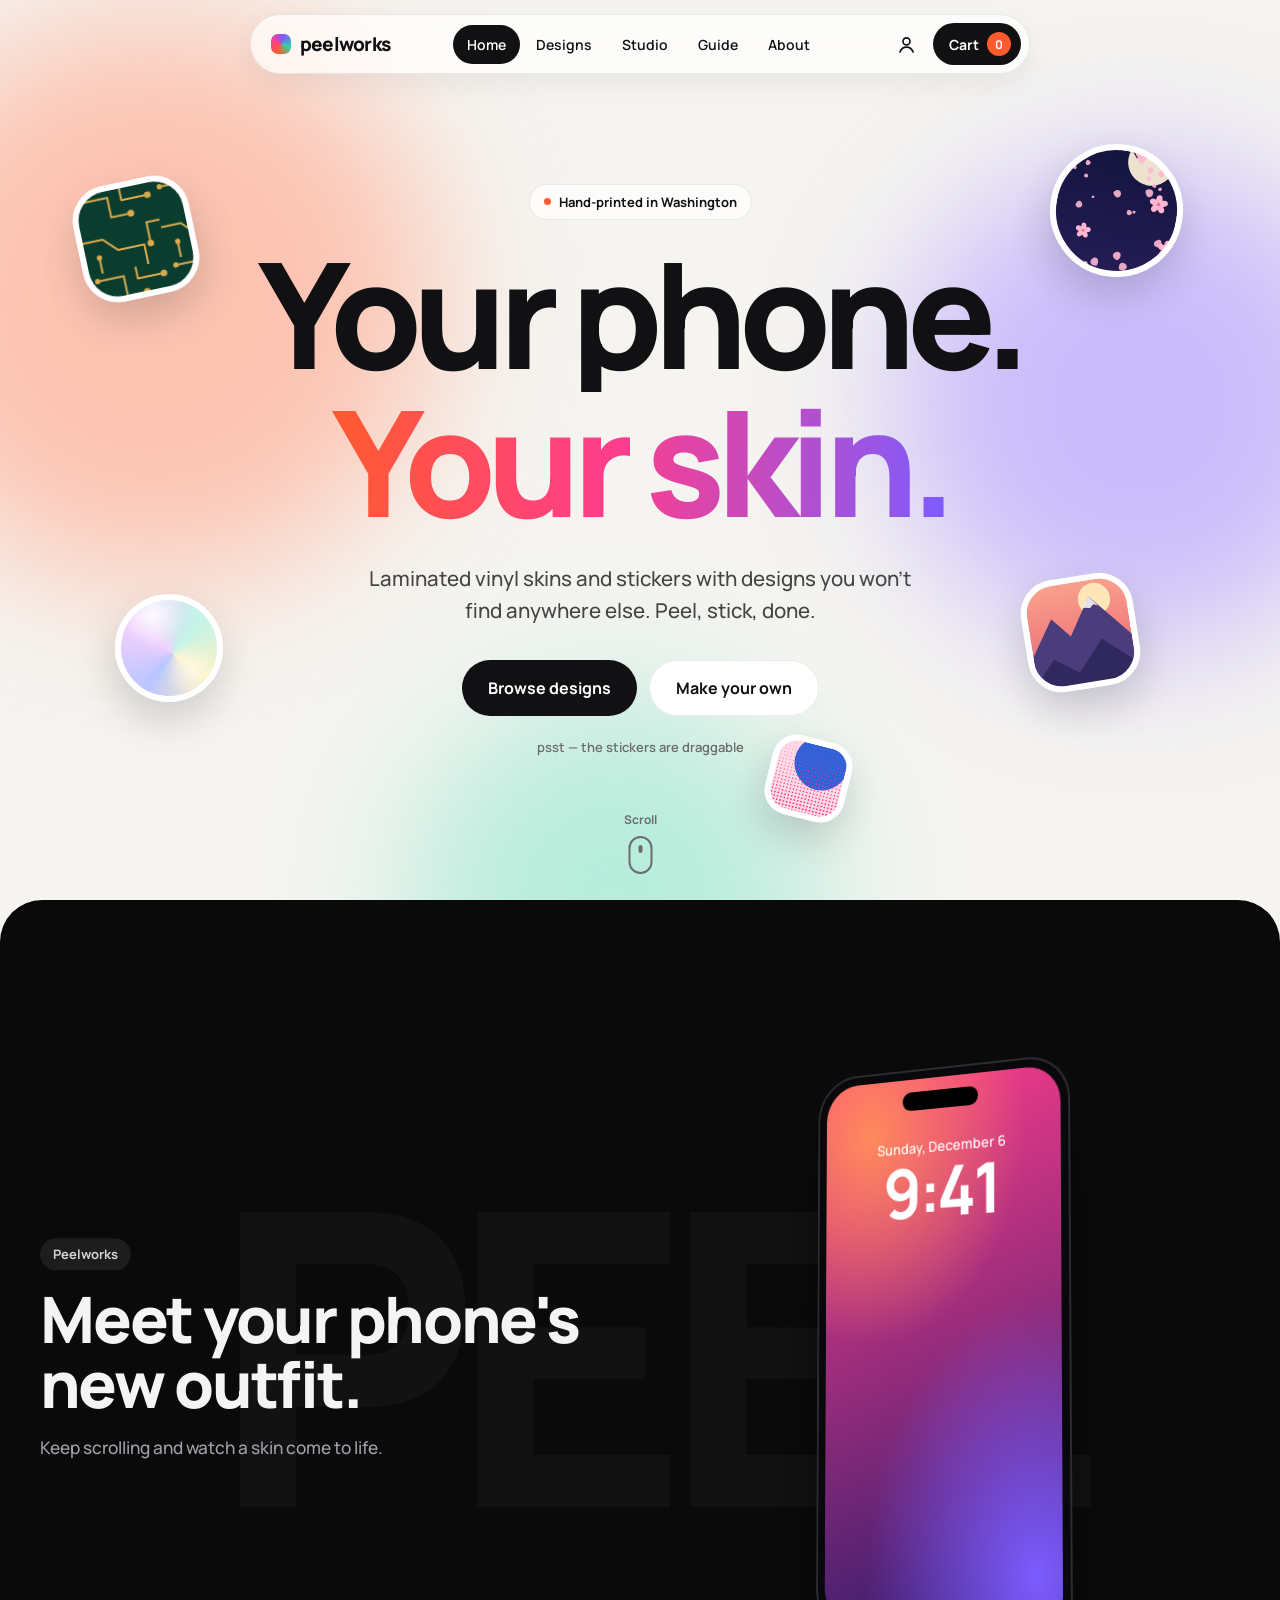
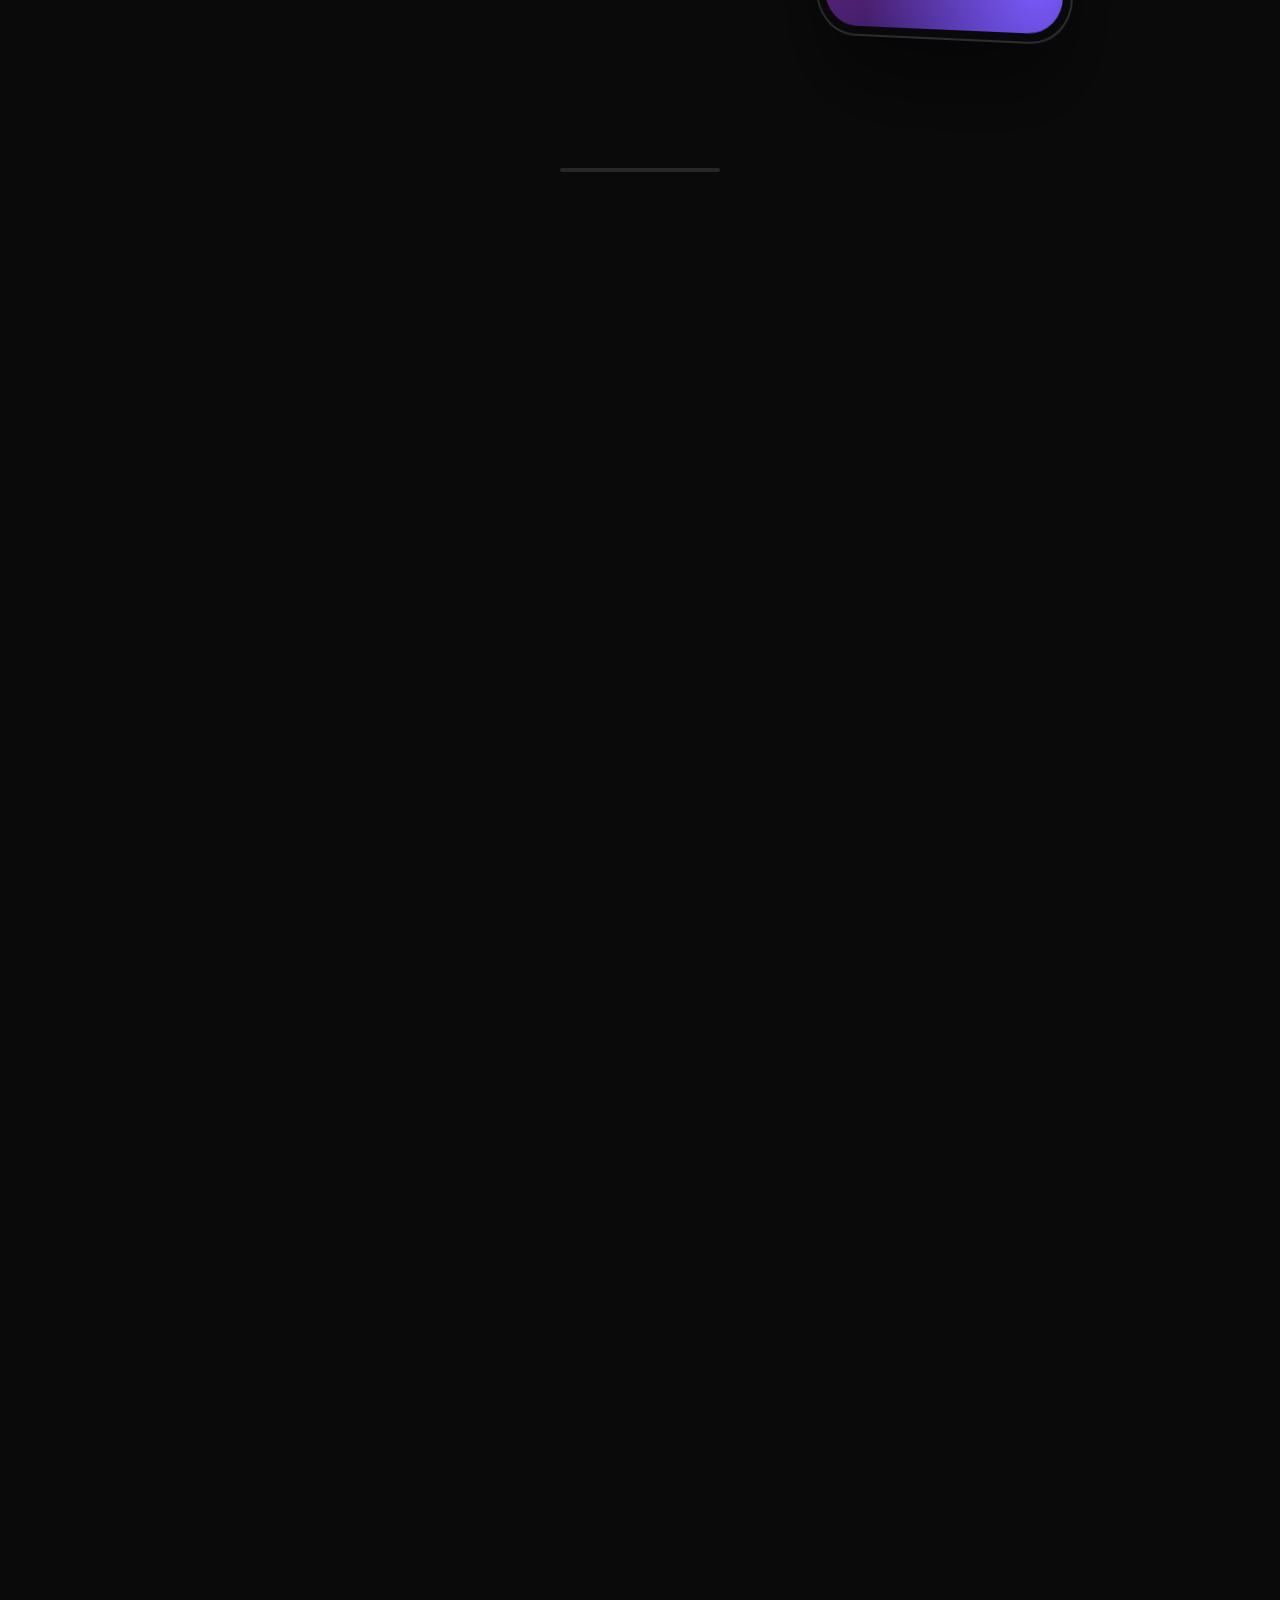
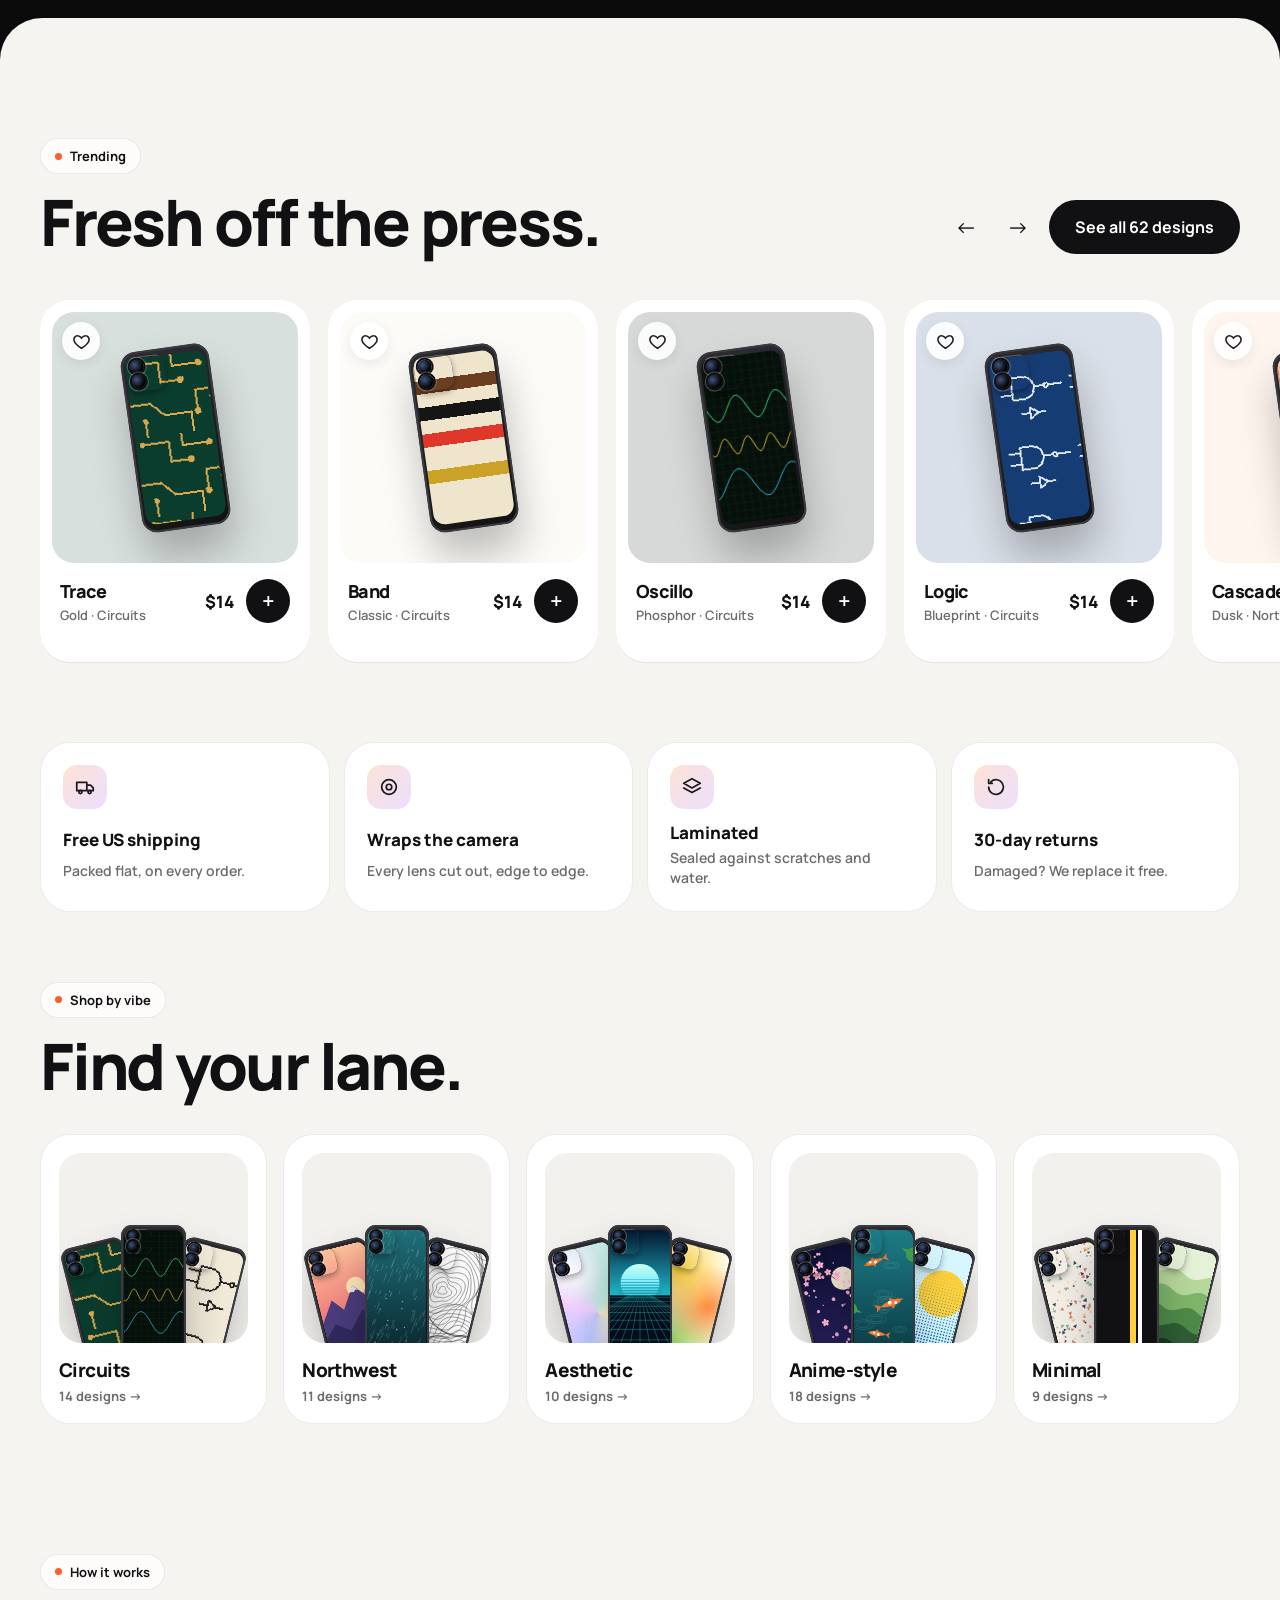
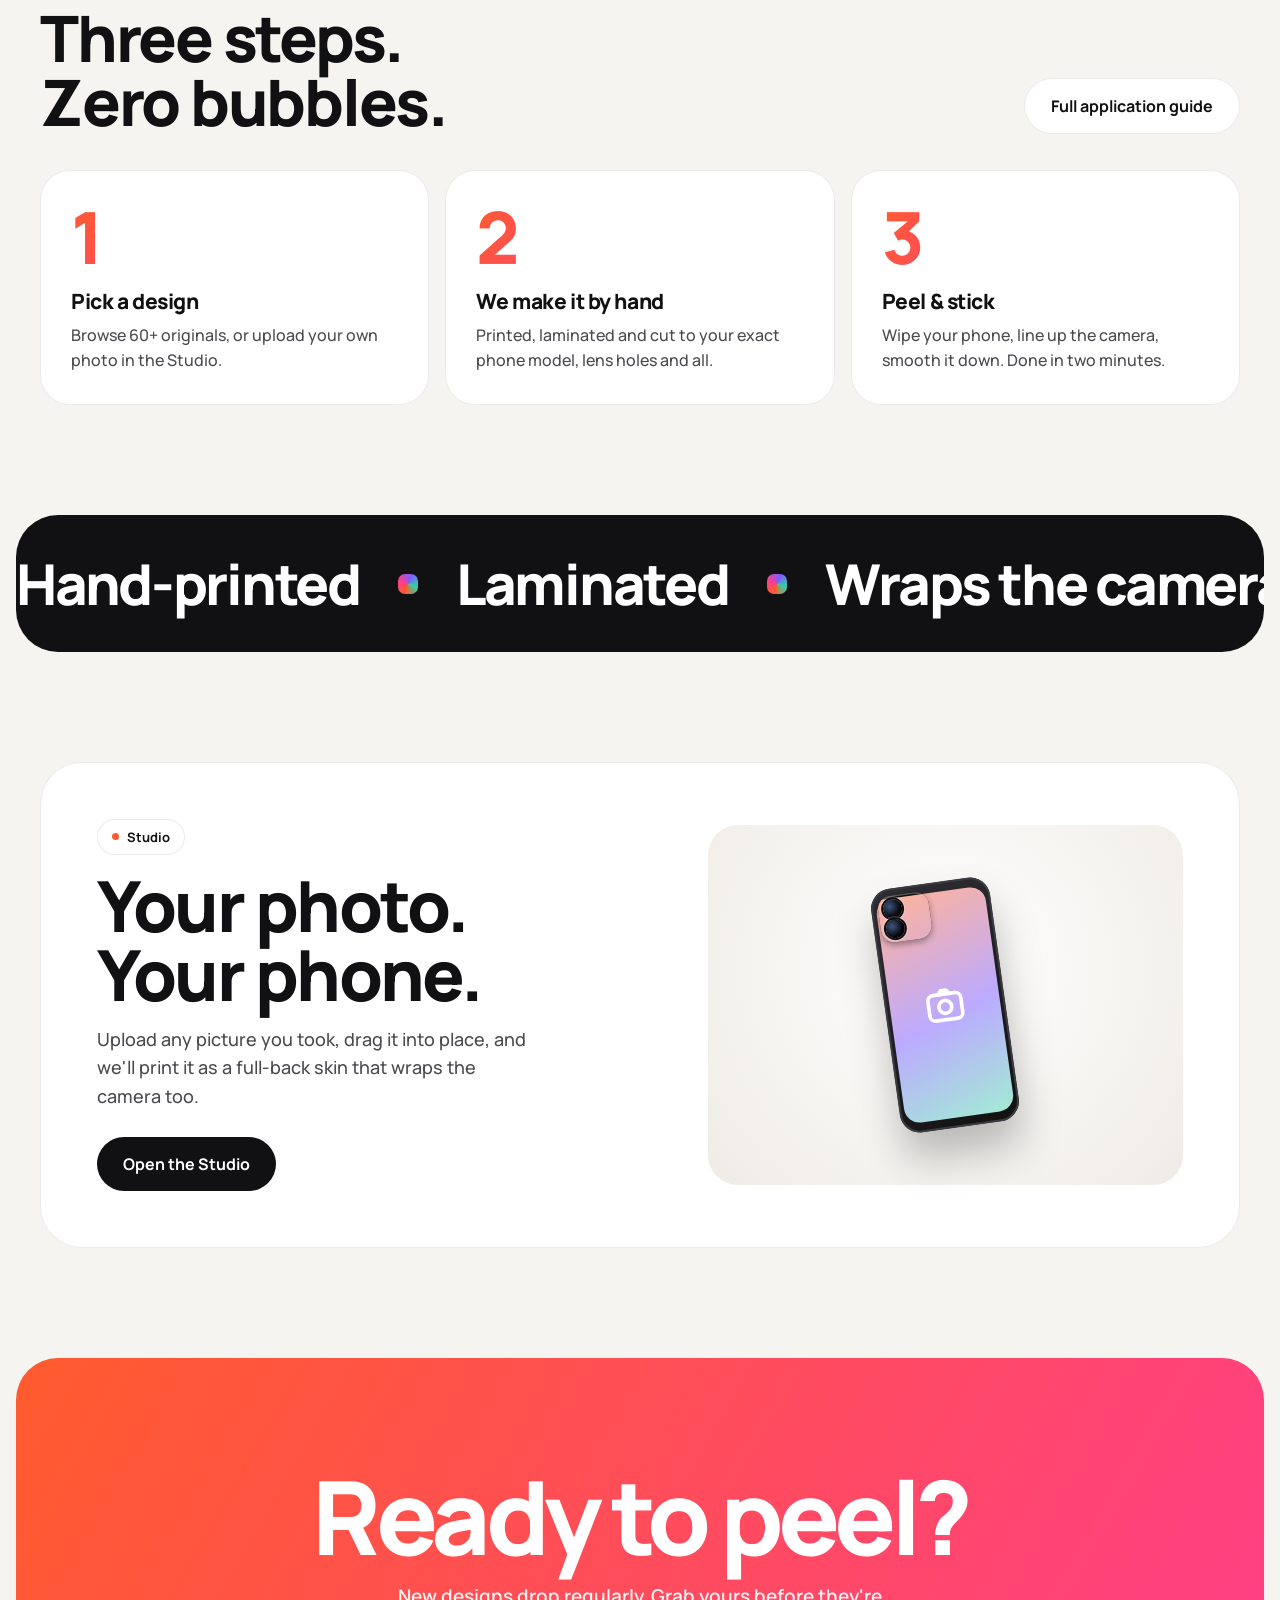
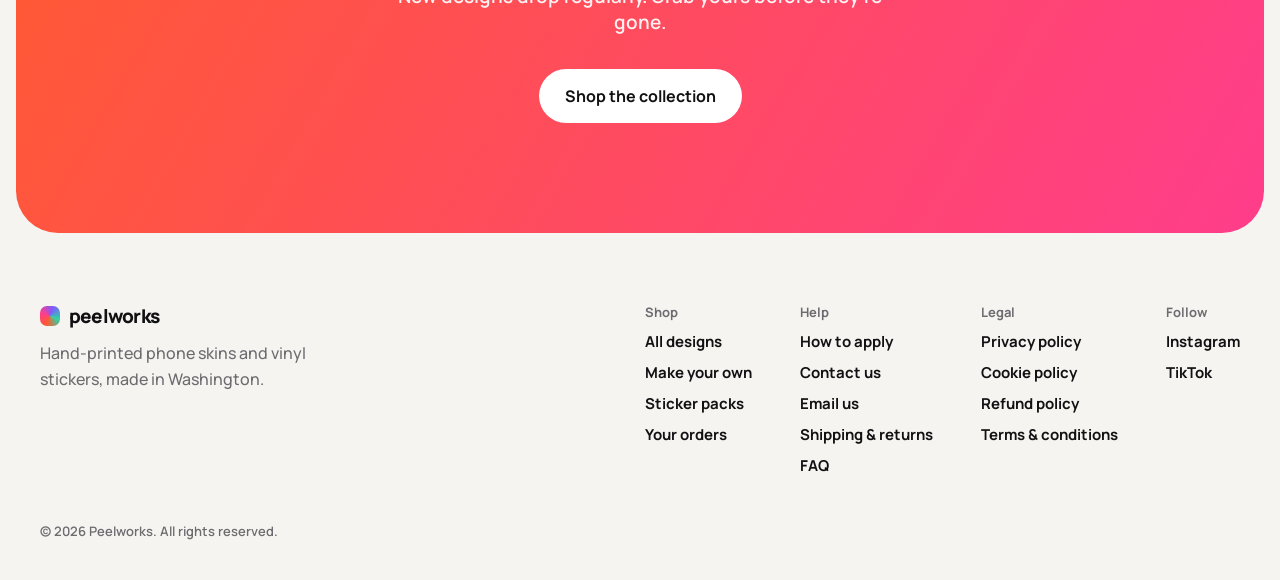
==== commit 4bca8a2e: "sign up and login" ====
--- a/index.html
+++ b/index.html
@@ -9,6 +9,19 @@
 <link rel="preconnect" href="https://fonts.gstatic.com" crossorigin>
 <link href="https://fonts.googleapis.com/css2?family=Manrope:wght@400;500;600;700;800&display=swap" rel="stylesheet">
 <link rel="icon" href="data:image/svg+xml,%3Csvg xmlns=%27http://www.w3.org/2000/svg%27 viewBox=%270 0 32 32%27%3E%3Cdefs%3E%3ClinearGradient id=%27g%27 x1=%270%27 y1=%270%27 x2=%271%27 y2=%271%27%3E%3Cstop offset=%270%27 stop-color=%27%23ff5b2e%27/%3E%3Cstop offset=%27.5%27 stop-color=%27%23ff3d8b%27/%3E%3Cstop offset=%271%27 stop-color=%27%237c5cff%27/%3E%3C/linearGradient%3E%3C/defs%3E%3Crect width=%2732%27 height=%2732%27 rx=%2710%27 fill=%27url(%23g)%27/%3E%3C/svg%3E">
+<meta name="theme-color" content="#f5f4f0">
+<link rel="canonical" href="https://peel-work.com/">
+<meta property="og:type" content="website">
+<meta property="og:site_name" content="Peelworks">
+<meta property="og:title" content="Peelworks — Phone Skins &amp; Stickers">
+<meta property="og:description" content="Hand-printed, laminated phone skins and vinyl stickers, made in Washington.">
+<meta property="og:url" content="https://peel-work.com/">
+<meta property="og:image" content="https://peel-work.com/assets/og.png">
+<meta property="og:image:width" content="1200">
+<meta property="og:image:height" content="630">
+<meta name="twitter:card" content="summary_large_image">
+<meta name="twitter:image" content="https://peel-work.com/assets/og.png">
+<script type="application/ld+json">{"@context": "https://schema.org", "@type": "OnlineStore", "name": "Peelworks", "url": "https://peel-work.com/", "logo": "https://peel-work.com/assets/og.png", "description": "Hand-printed, laminated phone skins and vinyl stickers, made in Washington.", "email": "jatinkumarpyara@gmail.com", "areaServed": "US", "hasMerchantReturnPolicy": {"@type": "MerchantReturnPolicy", "applicableCountry": "US", "merchantReturnDays": 30, "returnPolicyCategory": "https://schema.org/MerchantReturnFiniteReturnWindow"}}</script>
 <link rel="stylesheet" href="assets/style.css">
 </head>
 <body data-page="home">
@@ -69,17 +82,37 @@
       <div class="rail-ctrl">
         <button class="icon-btn rail-btn" data-dir="prev" aria-label="Scroll left">&larr;</button>
         <button class="icon-btn rail-btn" data-dir="next" aria-label="Scroll right">&rarr;</button>
-        <a href="designs.html" class="btn btn-dark magnetic">See all <span id="designCount"></span> designs</a>
+        <a href="designs.html" class="btn btn-dark magnetic"><span>See all <span id="designCount"></span> designs</span></a>
       </div>
     </div>
   </div>
   <div class="rail" id="rail"></div>
 </section>
 
+<section class="perks">
+  <div class="wrap perks-grid">
+    <div class="perk reveal"><span class="perk-ic"><svg viewBox="0 0 24 24"><path d="M3 7h11v9H3zM14 10h4l3 3v3h-7z"/><circle cx="7" cy="17.5" r="1.7"/><circle cx="17" cy="17.5" r="1.7"/></svg></span><b>Free US shipping</b><span>Packed flat, on every order.</span></div>
+    <div class="perk reveal" style="--d:.06s"><span class="perk-ic"><svg viewBox="0 0 24 24"><circle cx="12" cy="12" r="8"/><circle cx="12" cy="12" r="3"/></svg></span><b>Wraps the camera</b><span>Every lens cut out, edge to edge.</span></div>
+    <div class="perk reveal" style="--d:.12s"><span class="perk-ic"><svg viewBox="0 0 24 24"><path d="M12 3l9 5-9 5-9-5 9-5z"/><path d="M3 13l9 5 9-5"/></svg></span><b>Laminated</b><span>Sealed against scratches and water.</span></div>
+    <div class="perk reveal" style="--d:.18s"><span class="perk-ic"><svg viewBox="0 0 24 24"><path d="M4 12a8 8 0 1 0 2.4-5.7M4 4v4h4"/></svg></span><b>30-day returns</b><span>Damaged? We replace it free.</span></div>
+  </div>
+</section>
+
 <section class="home-cats">
   <div class="wrap">
     <div class="section-head reveal"><div><span class="eyebrow">Shop by vibe</span><h2>Find your lane.</h2></div></div>
     <div class="cats" id="cats"></div>
+  </div>
+</section>
+
+<section class="how">
+  <div class="wrap">
+    <div class="section-head reveal"><div><span class="eyebrow">How it works</span><h2>Three steps.<br>Zero bubbles.</h2></div><a href="guide.html" class="btn btn-light magnetic">Full application guide</a></div>
+    <div class="how-grid">
+      <div class="how-step reveal"><span class="how-n">1</span><b>Pick a design</b><p>Browse 60+ originals, or upload your own photo in the Studio.</p></div>
+      <div class="how-step reveal" style="--d:.08s"><span class="how-n">2</span><b>We make it by hand</b><p>Printed, laminated and cut to your exact phone model, lens holes and all.</p></div>
+      <div class="how-step reveal" style="--d:.16s"><span class="how-n">3</span><b>Peel &amp; stick</b><p>Wipe your phone, line up the camera, smooth it down. Done in two minutes.</p></div>
+    </div>
   </div>
 </section>
 
--- a/assets/style.css
+++ b/assets/style.css
@@ -15,7 +15,7 @@
 
 /* ---------- Nav ---------- */
 .nav{position:fixed;top:14px;left:50%;transform:translateX(-50%);z-index:60;display:flex;align-items:center;justify-content:space-between;gap:8px;width:min(780px,100% - 24px);padding:8px 8px 8px 20px;border-radius:999px;background:rgba(255,255,255,.72);backdrop-filter:blur(18px) saturate(1.5);-webkit-backdrop-filter:blur(18px) saturate(1.5);border:1px solid var(--line);box-shadow:0 10px 30px rgba(0,0,0,.06);transition:background .4s,color .4s,border-color .4s}
-.nav.on-dark{background:rgba(24,24,27,.6);color:#fff;border-color:rgba(255,255,255,.1)}
+.nav.on-dark{background:rgba(18,18,20,.82);color:#fff;border-color:rgba(255,255,255,.12);box-shadow:0 10px 30px rgba(0,0,0,.25)}
 .logo{display:flex;align-items:center;gap:9px;font-weight:800;font-size:19px;letter-spacing:-.04em}
 .logo-mark{width:20px;height:20px;border-radius:7px;background:conic-gradient(from 200deg,#ff5b2e,#ff3d8b,#7c5cff,#2fd3a6,#ff5b2e)}
 .nav-links{display:flex;gap:2px}
@@ -458,3 +458,266 @@
 .lost-inner .link-btn{margin-top:20px}
 .lost-inner .lost-path{margin-top:22px;font-size:12px;color:var(--muted);font-weight:600;word-break:break-all;max-width:90vw}
 .try-grid>*{min-width:0}
+
+/* checkout page */
+.co-page{padding:120px 0 100px;min-height:80vh}
+.co-back{display:inline-block;font-weight:700;color:var(--muted);margin-bottom:22px}
+.co-back:hover{color:var(--ink)}
+.co-grid{display:grid;grid-template-columns:1fr 1.15fr;gap:28px;align-items:start}
+.co-grid>*{min-width:0}
+.co-summary,.co-pay{padding:30px;border-radius:var(--r-xl);background:#fff;border:1px solid var(--line)}
+.co-summary{position:sticky;top:100px}
+.co-summary h1{font-size:clamp(38px,4.5vw,56px);font-weight:800;letter-spacing:-.04em;margin:14px 0 18px}
+.co-lines{display:grid;gap:10px}
+.co-line{display:grid;grid-template-columns:52px 1fr auto auto;gap:12px;align-items:center;padding:10px;border-radius:var(--r);background:#f6f5f2}
+.co-line .ci-thumb{width:52px;height:52px;border-radius:15px;border:3px solid #fff;display:block}
+.co-line small{display:block;color:var(--muted);font-size:12px;font-weight:600;margin-top:2px}
+.co-qty{color:var(--muted);font-weight:700;font-size:14px}
+.co-totals{display:grid;gap:8px;margin-top:18px;padding-top:16px;border-top:1px solid var(--line)}
+.co-totals div{display:flex;justify-content:space-between;font-weight:700}
+.co-note{margin-top:12px;color:var(--muted);font-size:13px;font-weight:600}
+.co-loading{display:flex;align-items:center;gap:12px;padding:30px 4px;color:var(--muted);font-weight:700}
+#checkout-form{min-height:40px}
+.co-error{margin-top:14px;padding:12px 16px;border-radius:var(--r-sm);background:#fdecef;color:#b3123a;font-weight:700;font-size:14px}
+.co-pay .secure-note{display:flex;align-items:center;justify-content:center;gap:6px;margin-top:18px}
+.co-pay .lock{width:14px;height:14px}
+.co-state{max-width:560px;margin:40px auto;text-align:center;display:grid;justify-items:center}
+.co-icon{width:84px;height:84px;border-radius:28px;display:grid;place-items:center;font-size:34px;font-weight:800;color:#fff;background:linear-gradient(120deg,#ff5b2e,#ff3d8b,#7c5cff);margin-bottom:22px}
+.co-state h1{font-size:clamp(34px,5vw,56px);font-weight:800;letter-spacing:-.04em;margin-bottom:12px}
+.co-state p{font-size:18px;color:#4a4a4f;line-height:1.55;font-weight:500}
+.co-state .hero-ctas{margin-top:28px}
+@media(max-width:860px){.co-grid{grid-template-columns:1fr}.co-summary{position:static}.co-summary,.co-pay{padding:20px}}
+
+/* legal & help pages */
+.legal-head{padding-bottom:30px}
+.legal-head .page-title{font-size:clamp(44px,7vw,92px)}
+.legal-updated{margin-top:14px;color:var(--muted);font-weight:700;font-size:14px}
+.legal{padding:20px 0 110px}
+.legal-grid{display:grid;grid-template-columns:240px 1fr;gap:48px;align-items:start}
+.legal-grid>*{min-width:0}
+.legal-toc{position:sticky;top:100px;display:grid;gap:4px;padding:20px;border-radius:var(--r-lg);background:#fff;border:1px solid var(--line)}
+.legal-toc b{font-size:12px;text-transform:uppercase;letter-spacing:.08em;color:var(--muted);margin:2px 0 6px}
+.legal-toc a{padding:7px 10px;border-radius:10px;font-weight:700;font-size:14px;color:#3a3a3f}
+.legal-toc a:hover{background:var(--bg);color:var(--ink)}
+.legal-toc-sep{height:1px;background:var(--line);margin:12px 0}
+.legal-body{display:grid;gap:16px;max-width:760px}
+.legal-sec{padding:28px 30px;border-radius:var(--r-lg);background:#fff;border:1px solid var(--line);scroll-margin-top:100px}
+.legal-sec h2{font-size:24px;font-weight:800;letter-spacing:-.03em;margin-bottom:12px}
+.legal-sec p,.legal-sec li{font-size:16px;line-height:1.7;color:#45454a;font-weight:500}
+.legal-sec p+p,.legal-sec p+ul,.legal-sec ul+p,.legal-sec div+p,.legal-sec p+div{margin-top:12px}
+.legal-sec ul{padding-left:22px;display:grid;gap:6px}
+.legal-sec a,.co-note a{color:var(--ink);font-weight:700;text-decoration:underline;text-underline-offset:3px}
+.legal-sec b{color:var(--ink)}
+.legal-table{overflow-x:auto;border-radius:var(--r);border:1px solid var(--line)}
+.legal-table table{width:100%;border-collapse:collapse;font-size:15px}
+.legal-table th,.legal-table td{text-align:left;padding:12px 14px;border-bottom:1px solid var(--line);vertical-align:top;line-height:1.5}
+.legal-table th{background:#f6f5f2;font-weight:800}
+.legal-table tr:last-child td{border-bottom:0}
+.legal-table code{font-size:13px;background:#f2f1ed;padding:2px 6px;border-radius:6px}
+.contact-cards{display:grid;grid-template-columns:repeat(3,1fr);gap:14px}
+.contact-card{display:grid;gap:4px;padding:24px;border-radius:var(--r-lg);background:#fff;border:1px solid var(--line);transition:transform .4s var(--ease),box-shadow .3s}
+.contact-card:hover{transform:translateY(-4px);box-shadow:0 18px 40px rgba(0,0,0,.08)}
+.contact-card b{font-size:18px;font-weight:800;margin-top:8px}
+.contact-card span:not(.cc-icon){font-weight:700;color:#3a3a3f;word-break:break-word}
+.contact-card small{color:var(--muted);font-weight:600;font-size:13px}
+.cc-icon{width:44px;height:44px;border-radius:14px;display:grid;place-items:center;background:var(--bg);font-size:20px;font-weight:800}
+@media(max-width:900px){.legal-grid{grid-template-columns:1fr;gap:20px}.legal-toc{display:none}.contact-cards{grid-template-columns:1fr}.legal-sec{padding:22px 20px}}
+
+/* email chooser */
+.mailx{position:fixed;inset:0;z-index:130;display:grid;place-items:center;padding:16px;visibility:hidden;pointer-events:none}
+.mailx.open{visibility:visible;pointer-events:auto}
+.mailx-backdrop{position:absolute;inset:0;background:rgba(10,10,12,.4);backdrop-filter:blur(4px);-webkit-backdrop-filter:blur(4px);opacity:0;transition:opacity .3s}
+.mailx.open .mailx-backdrop{opacity:1}
+.mailx-panel{position:relative;width:min(400px,100%);padding:28px;border-radius:var(--r-xl);background:#fff;box-shadow:0 30px 80px rgba(0,0,0,.3);transform:translateY(20px) scale(.97);opacity:0;transition:transform .45s var(--ease),opacity .3s}
+.mailx.open .mailx-panel{transform:none;opacity:1}
+.mailx-close{position:absolute;top:14px;right:14px}
+.mailx-panel h3{font-size:26px;font-weight:800;letter-spacing:-.03em}
+.mailx-addr{margin:6px 0 20px;font-weight:700;color:var(--muted);word-break:break-all}
+.mailx-opts{display:grid;gap:8px}
+.mailx-opt{display:flex;align-items:center;gap:14px;width:100%;padding:12px 14px;border-radius:var(--r);background:var(--bg);font-weight:700;font-size:16px;text-align:left;transition:background .2s,transform .3s var(--ease)}
+.mailx-opt:hover{background:#ebe9e3;transform:translateX(3px)}
+.mx-ic{width:36px;height:36px;border-radius:12px;display:grid;place-items:center;background:#fff;font-weight:800;flex:none}
+
+/* ===== polish pass ===== */
+/* hide the closed cart drawer completely (its shadow used to peek in on the right edge) */
+.drawer{visibility:hidden;transition:transform .55s var(--ease),visibility 0s .55s}
+.drawer.open{visibility:visible;transition:transform .55s var(--ease),visibility 0s}
+:focus-visible{outline:3px solid #7c5cff;outline-offset:3px;border-radius:12px}
+::selection{background:#ffd3c4;color:#111}
+
+/* save (heart) buttons */
+.fav{position:absolute;top:22px;left:22px;z-index:2;width:38px;height:38px;border-radius:50%;display:grid;place-items:center;background:rgba(255,255,255,.88);backdrop-filter:blur(6px);-webkit-backdrop-filter:blur(6px);box-shadow:0 4px 12px rgba(0,0,0,.08);transition:transform .3s var(--ease),background .2s}
+.fav:hover{transform:scale(1.08)}
+.fav svg{width:19px;height:19px;fill:none;stroke:#1a1a1d;stroke-width:2;transition:fill .2s,stroke .2s}
+.fav.on svg{fill:#ff3d6e;stroke:#ff3d6e}
+.fav.fav-lg{position:static;width:44px;height:44px;background:#fff;border:1px solid var(--line);box-shadow:none}
+.chip-saved .chip-count{display:inline-grid;place-items:center;min-width:20px;height:20px;margin-left:4px;padding:0 6px;border-radius:999px;background:#ff3d6e;color:#fff;font-size:11px}
+.chip-saved.active .chip-count{background:#fff;color:#111}
+.no-results span{color:var(--muted);font-weight:600}
+
+/* quick view header tools */
+.qv-top{display:flex;align-items:center;justify-content:space-between;width:100%;gap:12px}
+.qv-tools{display:flex;gap:8px}
+.share-btn{background:#fff;border:1px solid var(--line)}
+.share-btn svg{width:18px;height:18px;fill:none;stroke:currentColor;stroke-width:2;stroke-linecap:round;stroke-linejoin:round}
+.model-help{display:inline-block;margin-top:8px;font-size:13px;font-weight:700;color:var(--muted);text-decoration:underline;text-underline-offset:3px}
+.model-help:hover{color:var(--ink)}
+
+/* trust badges */
+.trust{list-style:none;display:flex;flex-wrap:wrap;gap:8px 16px;margin:6px 0 14px}
+.trust li{display:flex;align-items:center;gap:7px;font-size:13px;font-weight:700;color:#4a4a4f}
+.trust svg{width:17px;height:17px;fill:none;stroke:#2fa36b;stroke-width:2;stroke-linecap:round;stroke-linejoin:round;flex:none}
+
+/* recently viewed */
+.recent{margin-bottom:8px}
+.recent-head{display:flex;justify-content:space-between;align-items:center;margin:4px 4px 10px;font-size:14px}
+.recent-row{display:flex;gap:10px;overflow-x:auto;padding:4px 2px 10px;scrollbar-width:none}
+.recent-row::-webkit-scrollbar{display:none}
+.recent-item{flex:none;display:flex;align-items:center;gap:10px;padding:8px 14px 8px 8px;border-radius:18px;background:#fff;border:1px solid var(--line);text-align:left;transition:transform .3s var(--ease),box-shadow .3s}
+.recent-item:hover{transform:translateY(-2px);box-shadow:0 10px 22px rgba(0,0,0,.07)}
+.recent-item .mini-phone{width:26px;transform:none;box-shadow:0 6px 10px rgba(0,0,0,.2)}
+.recent-item span:last-child{font-weight:800;font-size:13px;line-height:1.2}
+.recent-item small{display:block;color:var(--muted);font-weight:600;font-size:11px}
+
+/* cart upsell */
+.cart-upsell{display:grid;grid-template-columns:44px 1fr auto;gap:12px;align-items:center;margin:0 16px 10px;padding:10px 12px;border-radius:var(--r);border:1.5px dashed #d9d6cf}
+.cart-upsell[hidden]{display:none}
+.up-thumb{width:44px;height:44px;border-radius:14px;border:3px solid #fff;box-shadow:0 4px 10px rgba(0,0,0,.1)}
+.cart-upsell b{font-size:14px;font-weight:800}
+.cart-upsell small{display:block;color:var(--muted);font-size:12px;font-weight:600}
+.up-add{padding:9px 13px;border-radius:999px;background:var(--ink);color:#fff;font-weight:800;font-size:13px;white-space:nowrap}
+
+/* home: perks + how it works */
+.perks{padding:10px 0 30px}
+.perks-grid{display:grid;grid-template-columns:repeat(4,1fr);gap:14px}
+.perk{display:grid;gap:4px;padding:22px;border-radius:var(--r-lg);background:#fff;border:1px solid var(--line)}
+.perk b{font-size:17px;font-weight:800;margin-top:8px}
+.perk span:not(.perk-ic){color:var(--muted);font-weight:600;font-size:14px;line-height:1.45}
+.perk-ic{width:44px;height:44px;border-radius:14px;display:grid;place-items:center;background:linear-gradient(135deg,#ffe2d6,#eadfff)}
+.perk-ic svg{width:22px;height:22px;fill:none;stroke:#1a1a1d;stroke-width:1.9;stroke-linecap:round;stroke-linejoin:round}
+.how{padding:30px 0 110px}
+.how-grid{display:grid;grid-template-columns:repeat(3,1fr);gap:16px}
+.how-step{position:relative;padding:30px;border-radius:var(--r-lg);background:#fff;border:1px solid var(--line);overflow:hidden}
+.how-n{display:block;font-size:72px;font-weight:800;letter-spacing:-.06em;line-height:1;background:linear-gradient(120deg,#ff5b2e,#ff3d8b,#7c5cff);-webkit-background-clip:text;background-clip:text;color:transparent;margin-bottom:14px}
+.how-step b{font-size:21px;font-weight:800;letter-spacing:-.02em}
+.how-step p{margin-top:8px;color:#4a4a4f;line-height:1.6;font-weight:500}
+@media(max-width:900px){.perks-grid{grid-template-columns:1fr 1fr}.how-grid{grid-template-columns:1fr}}
+@media(max-width:480px){.perk{padding:16px}.perk b{font-size:15px}}
+
+/* application guide */
+.g-need{display:flex;flex-wrap:wrap;align-items:center;gap:8px;margin-top:26px}
+.g-need b{font-size:14px;margin-right:4px}
+.g-need span{padding:8px 13px;border-radius:999px;background:rgba(255,255,255,.8);border:1px solid var(--line);font-weight:700;font-size:13px}
+.guide{padding:10px 0 110px}
+.g-tip{max-width:860px;padding:16px 20px;border-radius:var(--r);background:#fff7e6;border:1px solid #f5e1b5;color:#5c4718;font-weight:600;line-height:1.55;margin-bottom:22px}
+.g-steps{display:grid;grid-template-columns:repeat(3,1fr);gap:16px}
+.g-step{display:grid;gap:14px;padding:18px;border-radius:var(--r-lg);background:#fff;border:1px solid var(--line)}
+.g-art{height:170px;border-radius:var(--r);background:radial-gradient(circle at 50% 40%,#fff,#f0eee8);display:grid;place-items:center;color:#1a1a1d}
+.g-art svg{width:150px;height:150px}
+.g-n{font-size:12px;font-weight:800;color:var(--accent);text-transform:uppercase;letter-spacing:.08em}
+.g-step h3{font-size:21px;font-weight:800;letter-spacing:-.02em;margin:4px 0 6px}
+.g-step p{color:#4a4a4f;line-height:1.6;font-weight:500;font-size:15px}
+.g-cols{display:grid;grid-template-columns:repeat(3,1fr);gap:16px;margin-top:40px}
+.g-box{padding:26px;border-radius:var(--r-lg);background:#fff;border:1px solid var(--line)}
+.g-box h2{font-size:22px;font-weight:800;letter-spacing:-.03em;margin-bottom:12px}
+.g-box ul{padding-left:20px;display:grid;gap:8px}
+.g-box li{color:#4a4a4f;line-height:1.6;font-weight:500;font-size:15px}
+.g-box b{color:var(--ink)}
+.g-help{display:flex;justify-content:space-between;align-items:center;gap:24px;flex-wrap:wrap;margin-top:40px;padding:30px;border-radius:var(--r-xl);background:var(--ink);color:#fff}
+.g-help h2{font-size:28px;font-weight:800;letter-spacing:-.03em}
+.g-help p{color:#c9c9cf;margin-top:6px;font-weight:500}
+.g-help .btn-dark{background:#fff;color:#111}
+.g-help .btn-light{background:transparent;color:#fff;border-color:rgba(255,255,255,.3)}
+.g-help .hero-ctas{margin:0}
+@media(max-width:1000px){.g-steps,.g-cols{grid-template-columns:1fr 1fr}}
+@media(max-width:640px){.g-steps,.g-cols{grid-template-columns:1fr}.g-art{height:140px}}
+.qv-top{padding-right:52px}@media(max-width:820px){.qv-top{padding-right:0}}
+.g-step{align-content:start}
+
+/* nav account button */
+.acct-btn{position:relative;width:40px;height:40px;flex:none;border-radius:999px;display:grid;place-items:center;transition:background .2s}
+.acct-btn:hover,.acct-btn.active{background:rgba(128,128,128,.15)}
+.acct-btn svg{width:21px;height:21px;fill:none;stroke:currentColor;stroke-width:1.9;stroke-linecap:round}
+.acct-initial{display:none}
+.acct-btn.signed-in svg{display:none}
+.acct-btn.signed-in .acct-initial{display:grid;place-items:center;width:32px;height:32px;border-radius:999px;color:#fff;font-weight:800;font-size:14px;background:linear-gradient(135deg,#ff5b2e,#ff3d8b 55%,#7c5cff)}
+.nav-end{display:flex;align-items:center;gap:6px}
+@media(max-width:720px){.acct-btn{width:34px;height:34px}.nav-end{gap:3px}.acct-btn svg{width:19px;height:19px}.acct-btn.signed-in .acct-initial{width:28px;height:28px;font-size:13px}}
+@media(max-width:440px){.nav{gap:2px;padding-left:12px}.nav-links{gap:0}.nav-links a{padding:8px 6px;font-size:12.5px}.cart-btn{gap:6px;padding:7px 7px 7px 11px}.cart-count{min-width:22px;height:22px}}
+@media(max-width:360px){.nav-links .nl-guide{display:none}}
+@media(max-width:330px){.nav-links .nl-about{display:none}}
+
+/* account page */
+.acc-page{padding:130px 0 110px;min-height:80vh}
+.acc-auth{display:grid;grid-template-columns:1.05fr 1fr;gap:56px;align-items:center}
+.acc-intro h1,.acc-top h1{font-size:clamp(46px,6.5vw,88px);font-weight:800;letter-spacing:-.05em;line-height:.95;margin:14px 0 20px}
+.acc-intro p{font-size:18px;line-height:1.55;color:#4a4a4f;font-weight:500;max-width:470px}
+.acc-perks{list-style:none;padding:0;margin:26px 0 0;display:grid;gap:12px}
+.acc-perks li{display:flex;align-items:center;gap:12px;font-weight:700}
+.acc-perks li::before{content:"";width:22px;height:22px;flex:none;border-radius:8px;background:linear-gradient(135deg,#ff5b2e,#ff3d8b,#7c5cff) center/100%,#000;-webkit-mask:url("data:image/svg+xml,%3Csvg xmlns='http://www.w3.org/2000/svg' viewBox='0 0 22 22'%3E%3Crect width='22' height='22' rx='8'/%3E%3C/svg%3E")}
+.acc-card{background:#fff;border:1px solid var(--line);border-radius:32px;padding:28px;box-shadow:0 30px 70px rgba(0,0,0,.07)}
+.acc-tabs{display:grid;grid-template-columns:1fr 1fr;gap:4px;padding:4px;border-radius:999px;background:#f1f0ec;margin-bottom:24px}
+.acc-tabs button{padding:12px;border-radius:999px;font-weight:700;font-size:14px;color:var(--muted);transition:background .25s,color .25s}
+.acc-tabs button[aria-selected="true"]{background:#fff;color:var(--ink);box-shadow:0 4px 14px rgba(0,0,0,.08)}
+.acc-tabs.hide{display:none}
+.acc-form{display:grid;gap:14px}
+.acc-form h2{font-size:26px;font-weight:800;letter-spacing:-.03em}
+.acc-help{color:var(--muted);font-weight:600;margin-top:-6px}
+.acc-field{display:grid;gap:7px;font-weight:700;font-size:14px}
+.acc-field em{font-style:normal;color:var(--muted);font-weight:600;font-size:12px;margin-left:6px}
+.acc-field input,.acc-verify-form input{width:100%;padding:15px 18px;border-radius:16px;border:1.5px solid var(--line);background:#fafaf8;font:inherit;font-size:16px;font-weight:600;color:var(--ink);transition:border-color .2s,box-shadow .2s,background .2s}
+.acc-field input:focus,.acc-verify-form input:focus{outline:0;border-color:#7c5cff;background:#fff;box-shadow:0 0 0 4px rgba(124,92,255,.15)}
+.acc-form .btn{margin-top:6px}
+.btn.full{width:100%}
+.btn[disabled]{opacity:.6;pointer-events:none}
+.acc-alt{justify-self:center;background:none;border:0;cursor:pointer}
+.acc-msg{padding:12px 16px;border-radius:14px;background:#fdecef;color:#b3123a;font-weight:700;font-size:14px}
+.acc-msg.ok{background:#e8f8ef;color:#0f7a43}
+.acc-fine{font-size:13px;color:var(--muted);font-weight:600;text-align:center}
+.acc-fine a{text-decoration:underline}
+.acc-top{display:flex;justify-content:space-between;align-items:flex-end;gap:24px;flex-wrap:wrap;margin-bottom:30px}
+.acc-top h1{margin-bottom:8px;word-break:break-word}
+.acc-email{color:var(--muted);font-weight:700}
+.acc-top-btns{display:flex;gap:10px;flex-wrap:wrap}
+.acc-top-btns .btn{padding:13px 22px;font-size:15px}
+.acc-verify{display:grid;grid-template-columns:1fr auto;gap:20px;align-items:center;padding:22px 24px;border-radius:24px;background:linear-gradient(120deg,rgba(255,91,46,.1),rgba(255,61,139,.1),rgba(124,92,255,.12));border:1px solid rgba(124,92,255,.2);margin-bottom:30px}
+.acc-verify b{font-size:18px}
+.acc-verify p{color:#4a4a4f;font-weight:500;margin-top:4px;line-height:1.5}
+.acc-verify-form{display:flex;flex-wrap:wrap;gap:10px;align-items:center;justify-content:flex-end}
+.acc-verify-form input{width:150px;letter-spacing:.3em;text-align:center;font-weight:800}
+.acc-verify-form .btn{padding:14px 22px}
+.acc-verify-form .acc-msg{flex-basis:100%}
+.acc-orders-head{display:flex;align-items:baseline;gap:12px;margin-bottom:16px}
+.acc-orders-head h2{font-size:30px;font-weight:800;letter-spacing:-.03em}
+.acc-count{color:var(--muted);font-weight:700}
+.acc-orders{display:grid;gap:14px}
+.order{background:#fff;border:1px solid var(--line);border-radius:26px;padding:22px 24px}
+.order-head{display:flex;flex-wrap:wrap;gap:8px 16px;align-items:center}
+.order-ref{margin-right:auto}
+.order-ref{font-weight:800;font-size:17px;letter-spacing:-.01em}
+.order-ref small{display:block;color:var(--muted);font-weight:600;font-size:13px;letter-spacing:0;margin-top:2px}
+.order-total{font-weight:800;font-size:18px}
+.order-badge{padding:6px 12px;border-radius:999px;font-weight:800;font-size:12px;text-transform:uppercase;letter-spacing:.06em;background:#f1f0ec}
+.order-badge.shipped,.order-badge.delivered{background:#e8f8ef;color:#0f7a43}
+.order-badge.making{background:#efeaff;color:#5a3ee0}
+.order-badge.refunded,.order-badge.canceled{background:#fdecef;color:#b3123a}
+.order-items{list-style:none;padding:0;margin:16px 0 0;display:grid;gap:6px}
+.order-items li{display:flex;gap:10px;font-weight:600;color:#3a3a3f}
+.order-items li b{color:var(--muted);min-width:28px}
+.track{display:grid;grid-template-columns:repeat(4,1fr);margin:22px 0 4px;position:relative}
+.track::before{content:"";position:absolute;left:12.5%;right:12.5%;top:9px;height:3px;border-radius:3px;background:#eceae5}
+.track .bar{position:absolute;left:12.5%;top:9px;height:3px;border-radius:3px;background:linear-gradient(90deg,#ff5b2e,#ff3d8b,#7c5cff);width:calc(var(--p) * 75%)}
+.track span{position:relative;display:grid;justify-items:center;gap:8px;font-size:12px;font-weight:700;color:var(--muted);text-align:center}
+.track span::before{content:"";width:21px;height:21px;border-radius:999px;background:#fff;border:3px solid #eceae5;box-sizing:border-box}
+.track span.done{color:var(--ink)}
+.track span.done::before{border-color:transparent;background:linear-gradient(135deg,#ff5b2e,#ff3d8b,#7c5cff)}
+.order-note{margin-top:14px;padding:12px 16px;border-radius:14px;background:#f6f5f2;font-weight:600;font-size:14px;color:#3a3a3f}
+.order-note a{text-decoration:underline;font-weight:800}
+.acc-empty{text-align:center;padding:50px 20px;border:2px dashed var(--line);border-radius:26px}
+.acc-empty b{display:block;font-size:22px;letter-spacing:-.02em;margin-bottom:6px}
+.acc-empty p{color:var(--muted);font-weight:600;margin-bottom:20px}
+.acc-help-line{margin-top:26px}
+@media(max-width:860px){.acc-auth{grid-template-columns:1fr;gap:30px}.acc-perks{display:none}.acc-verify{grid-template-columns:1fr}.acc-verify-form{justify-content:flex-start}}
+@media(max-width:520px){.acc-page{padding-top:110px}.acc-card{padding:20px;border-radius:26px}.order{padding:18px}.track span{font-size:11px}.acc-top-btns{width:100%}.acc-top-btns .btn{flex:1}}
+.co-who{padding:12px 14px;border-radius:14px;background:#f6f5f2}
+.co-who a{text-decoration:underline;font-weight:800}
